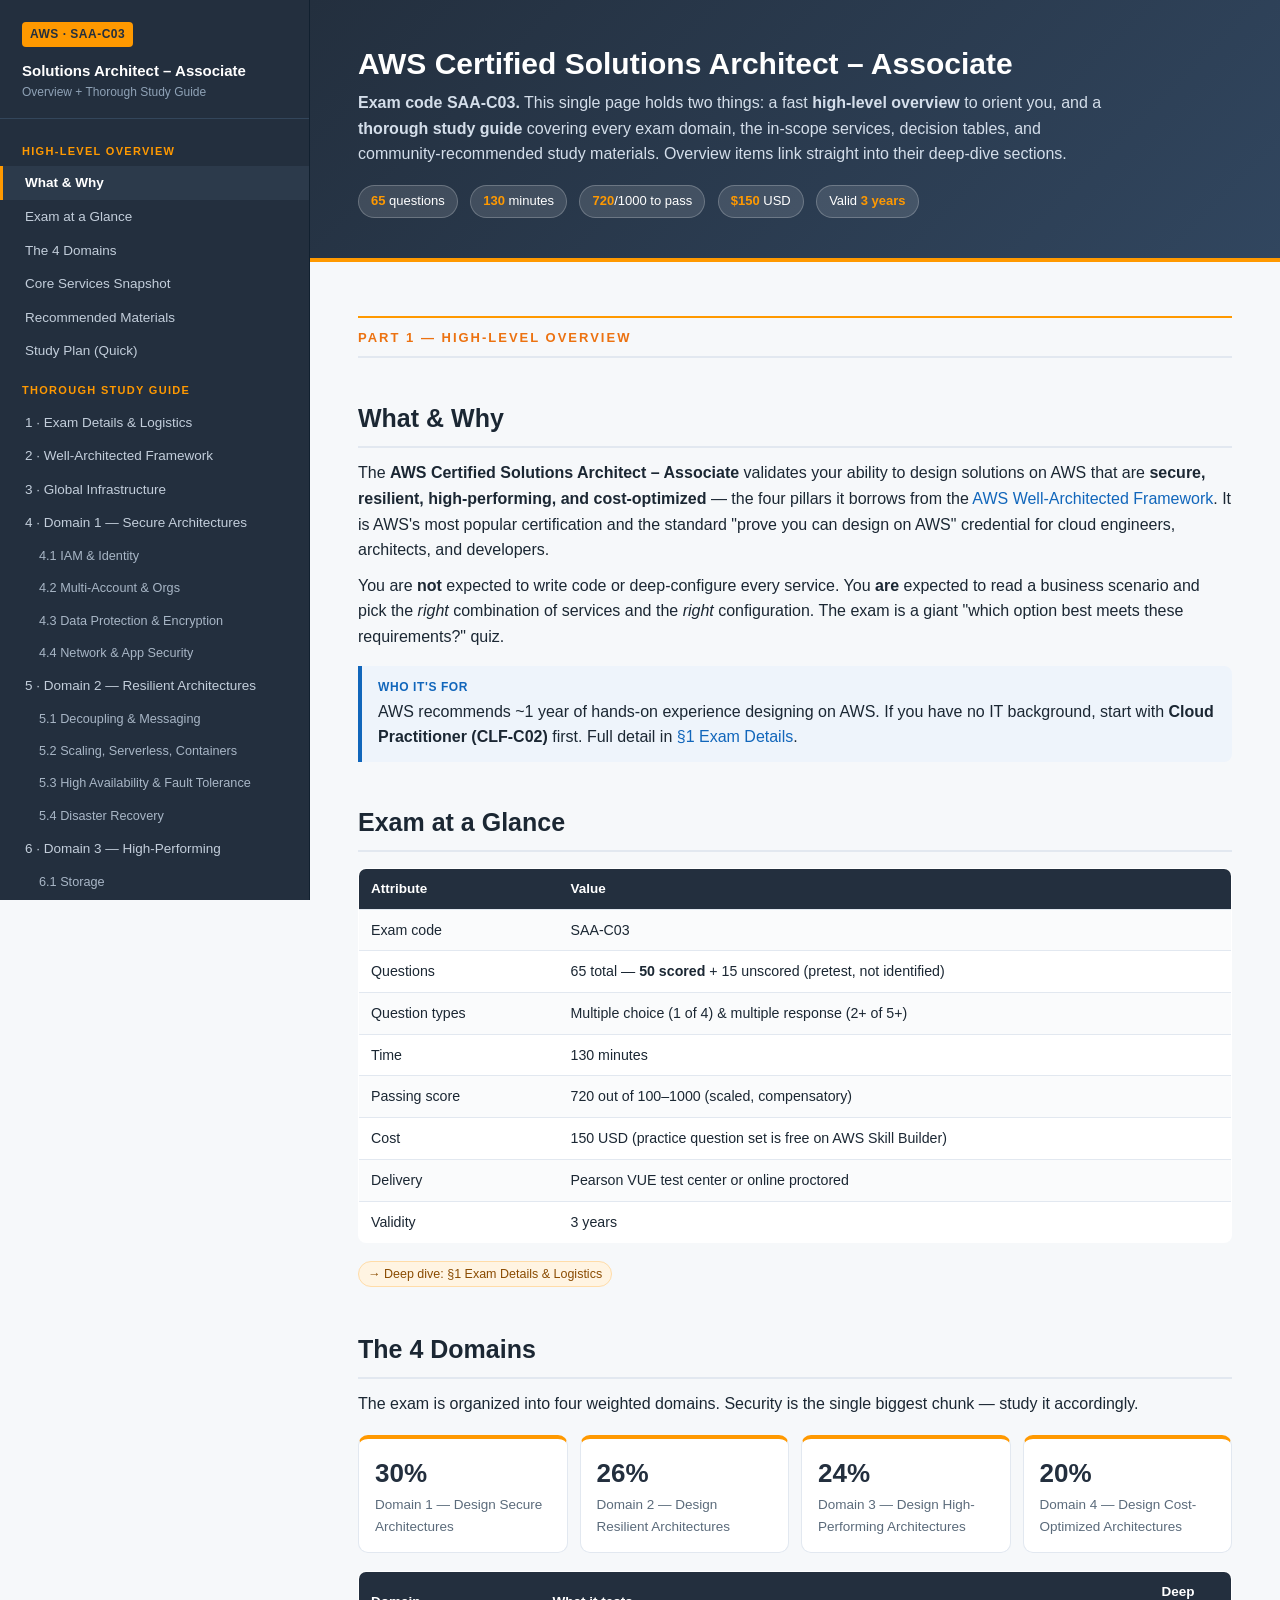
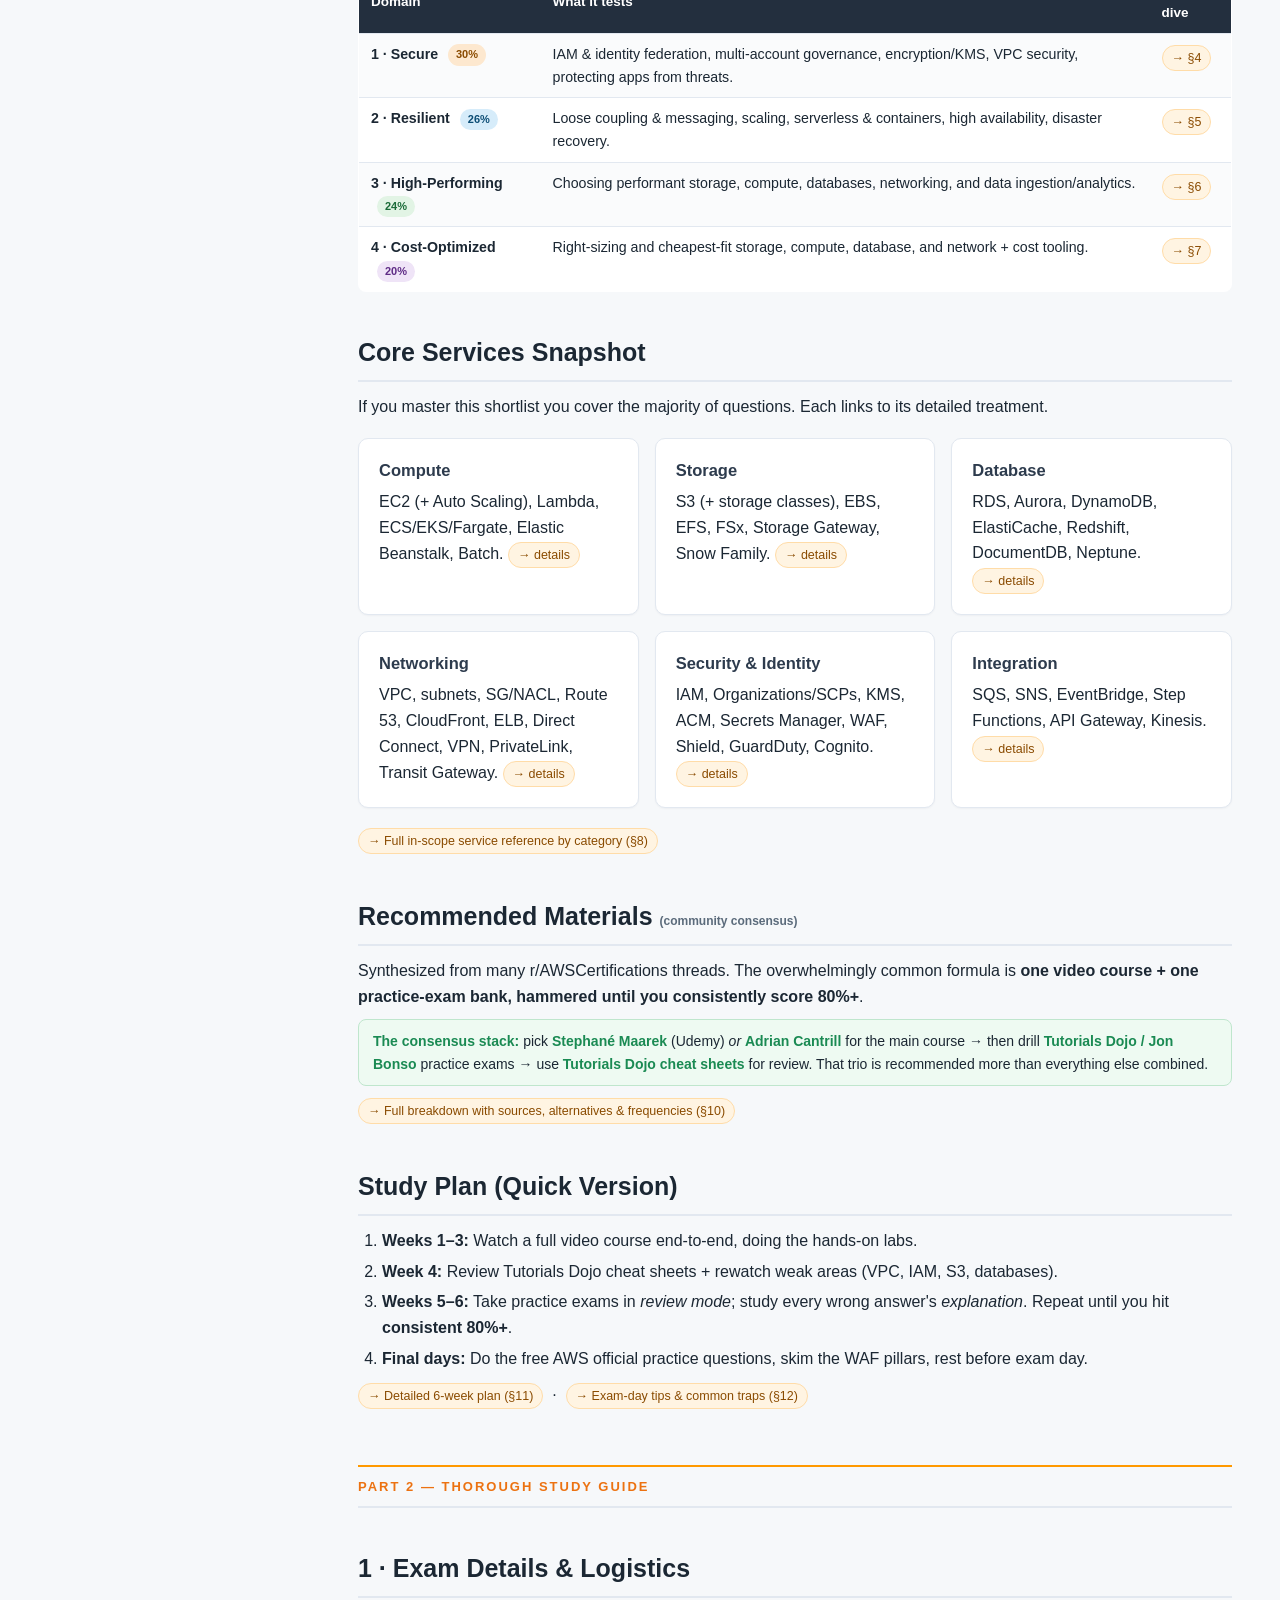
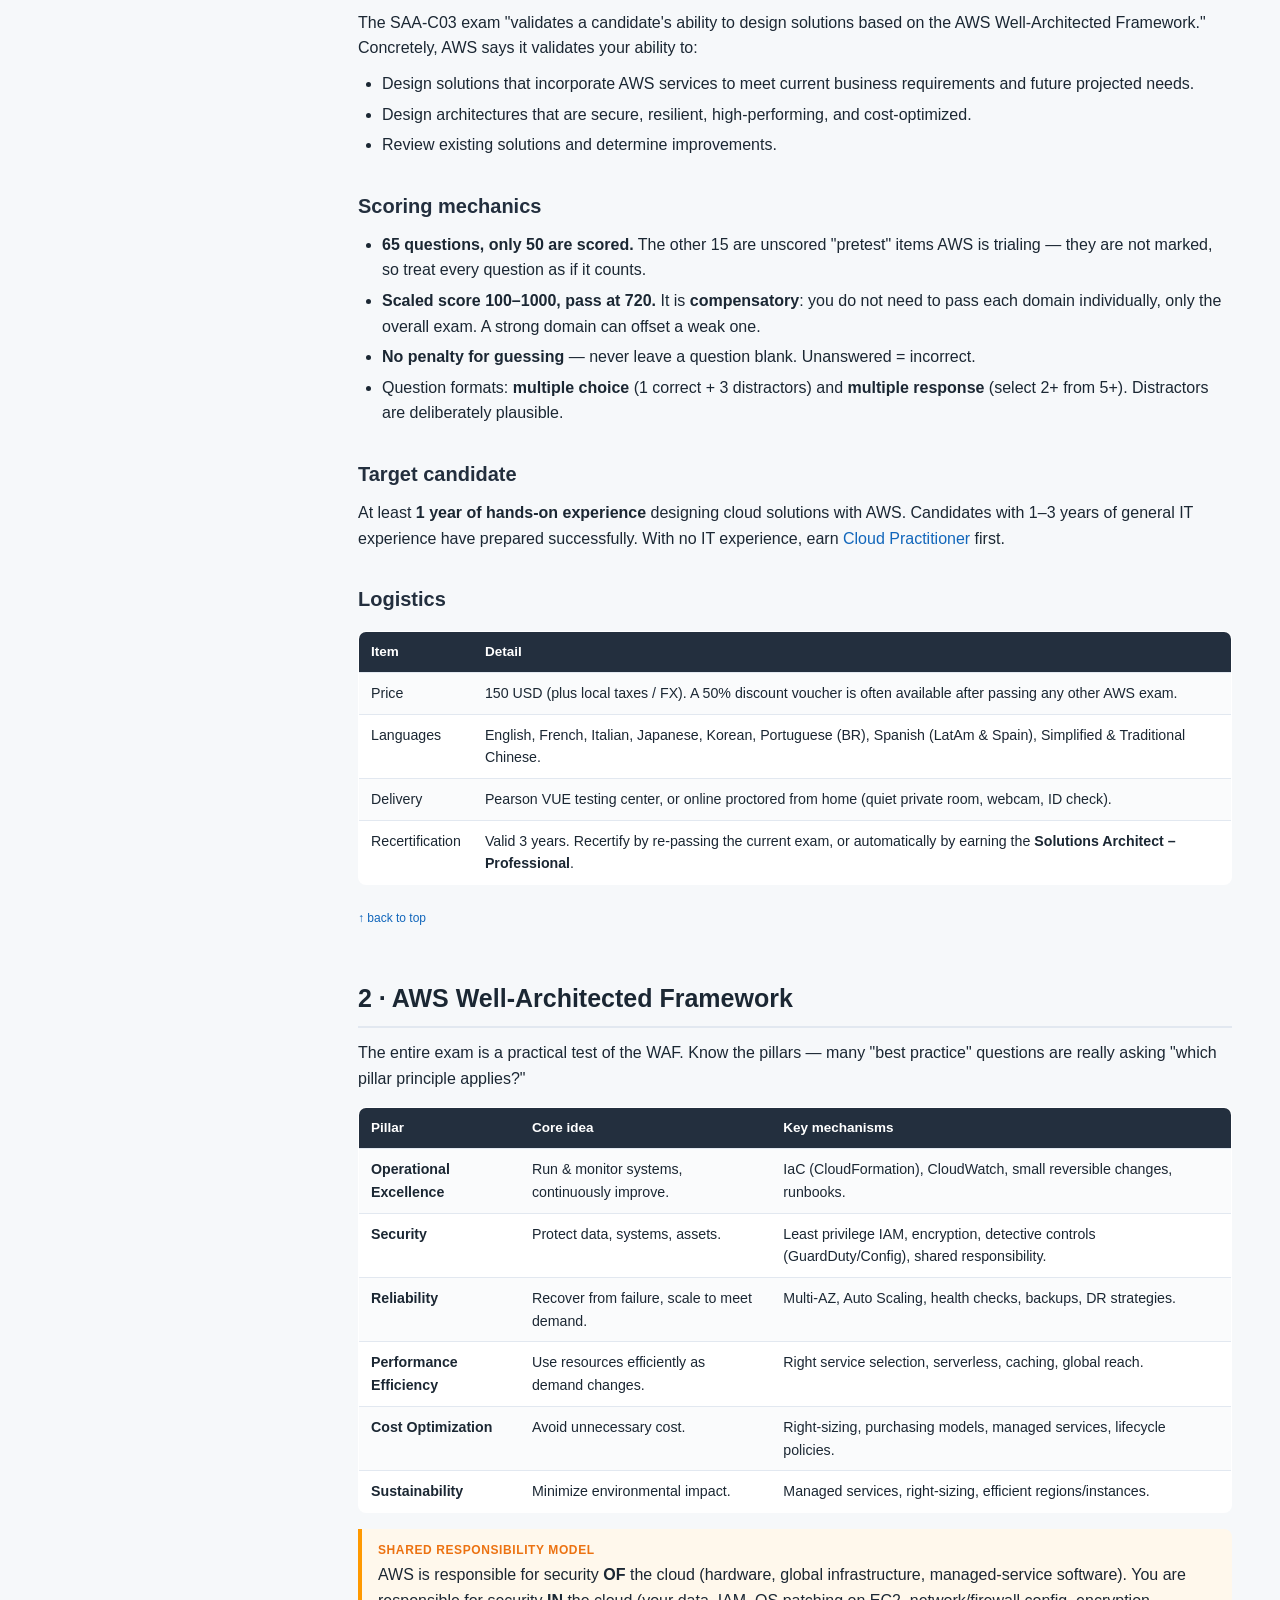
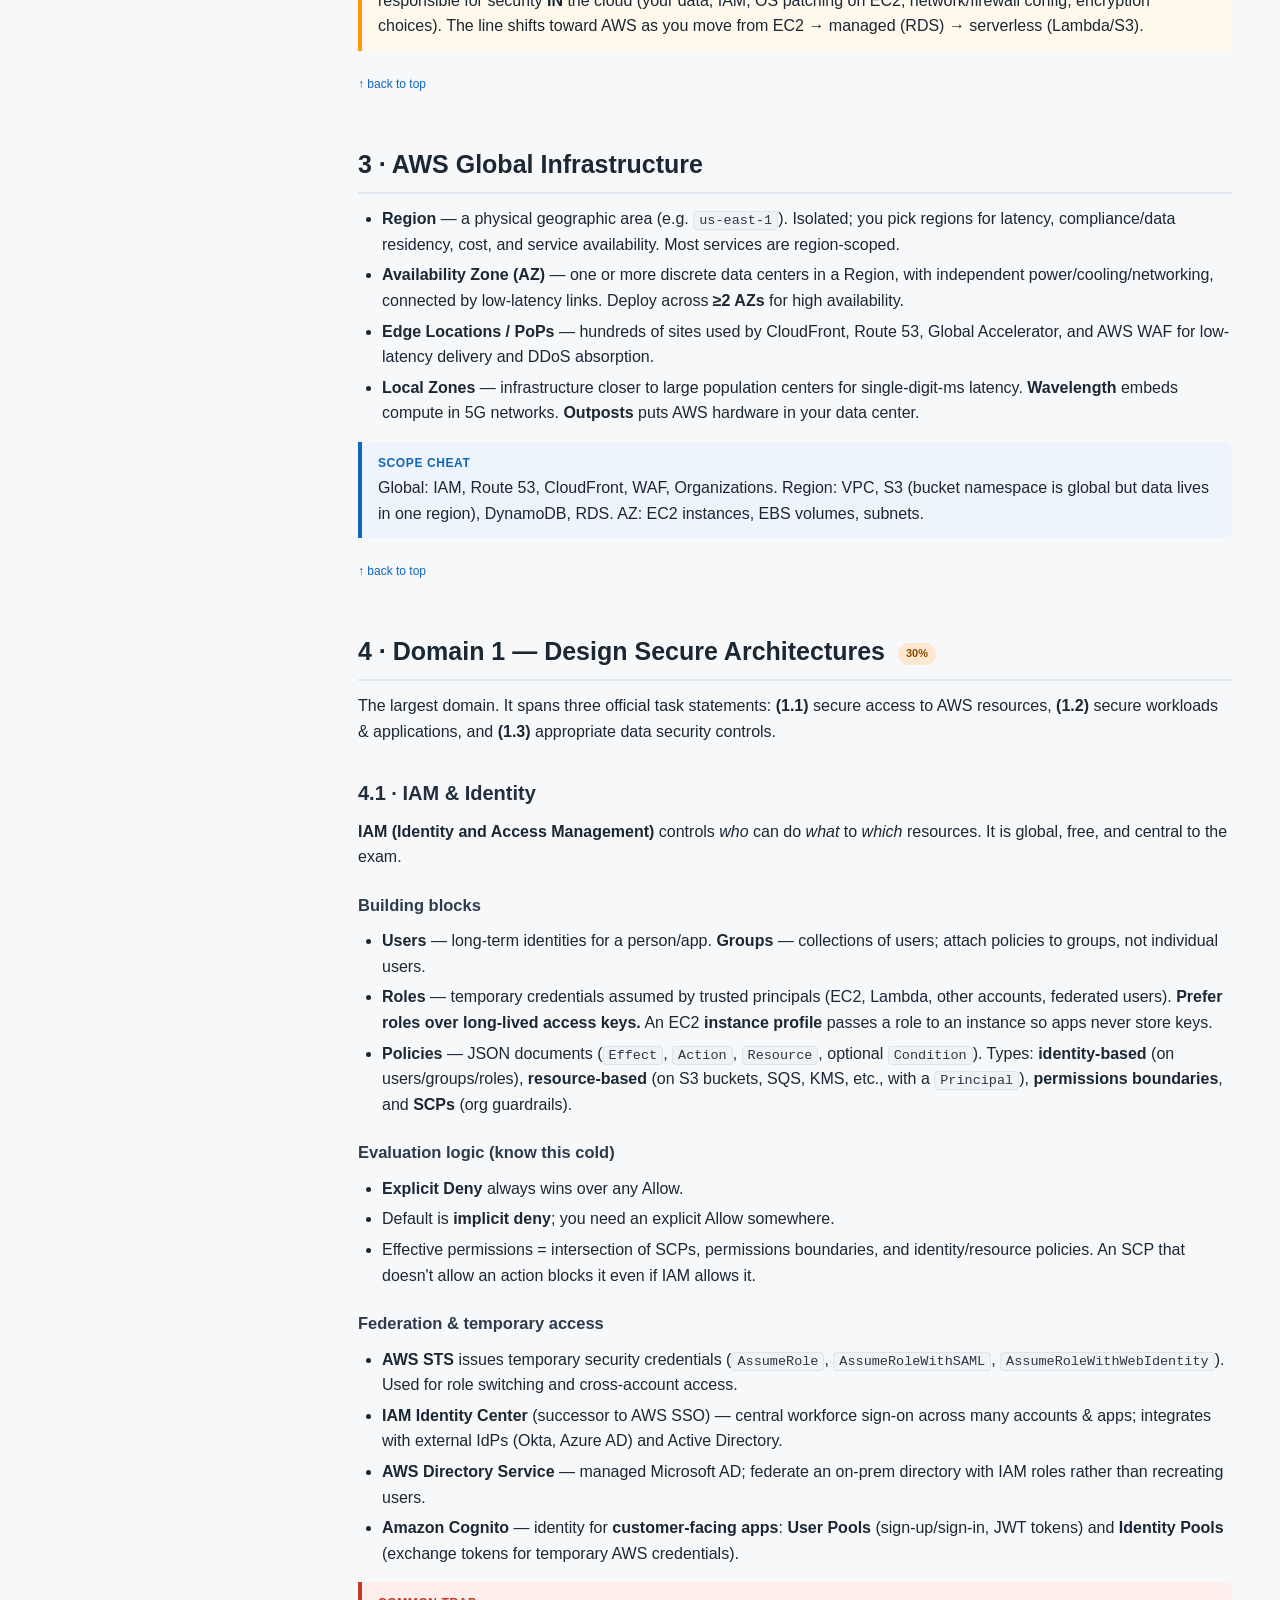
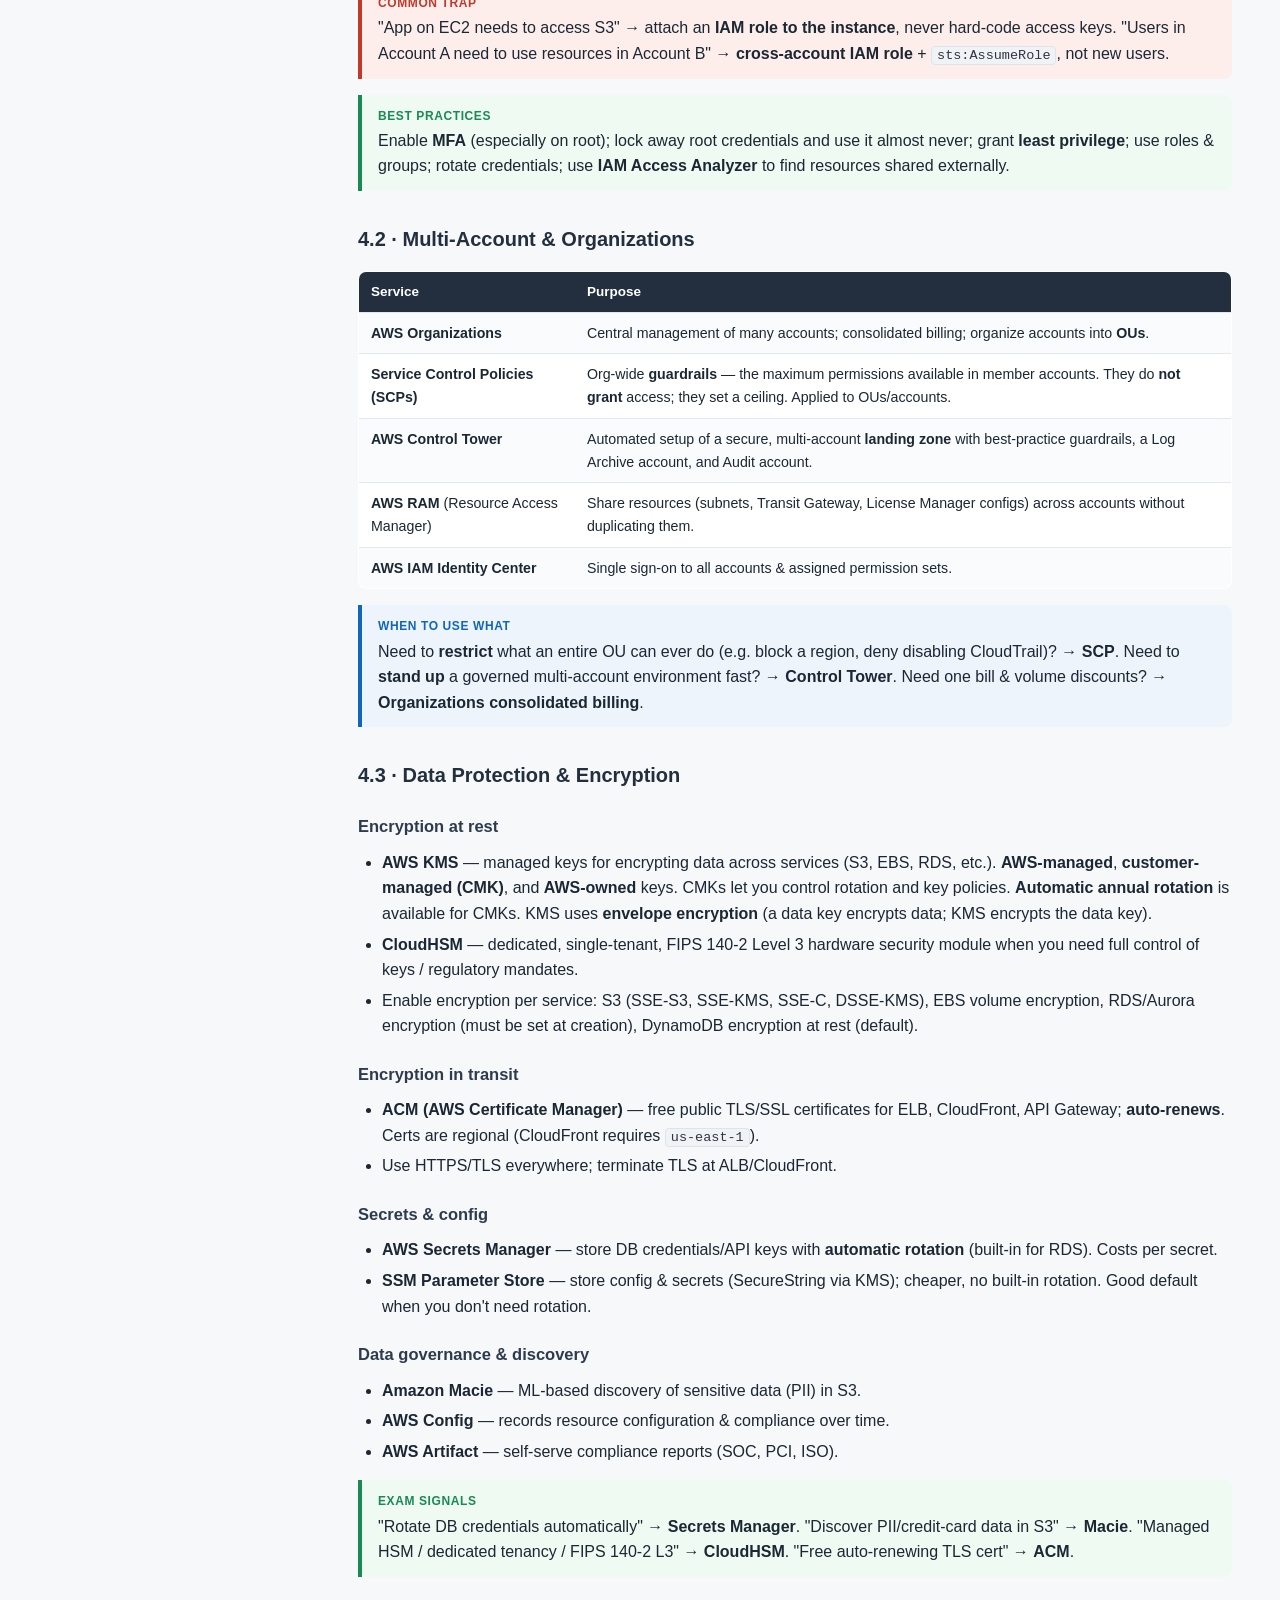
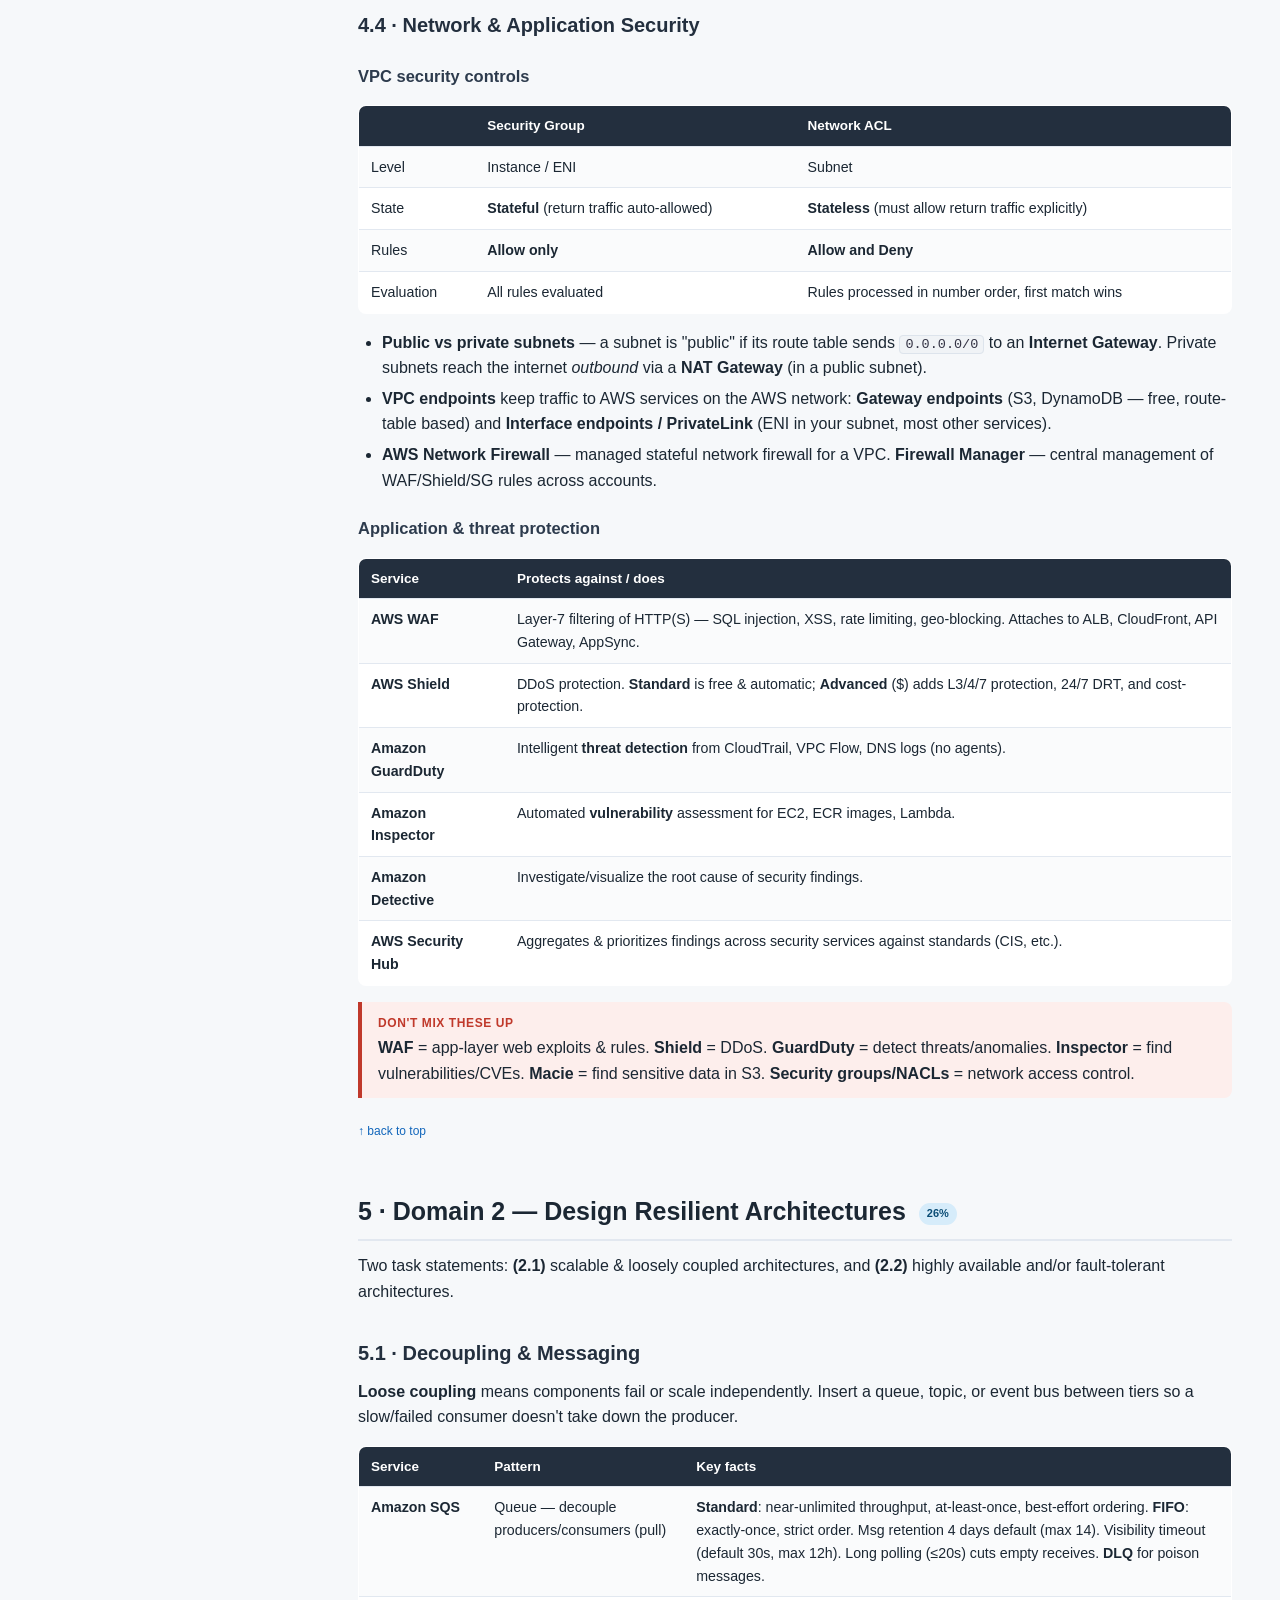
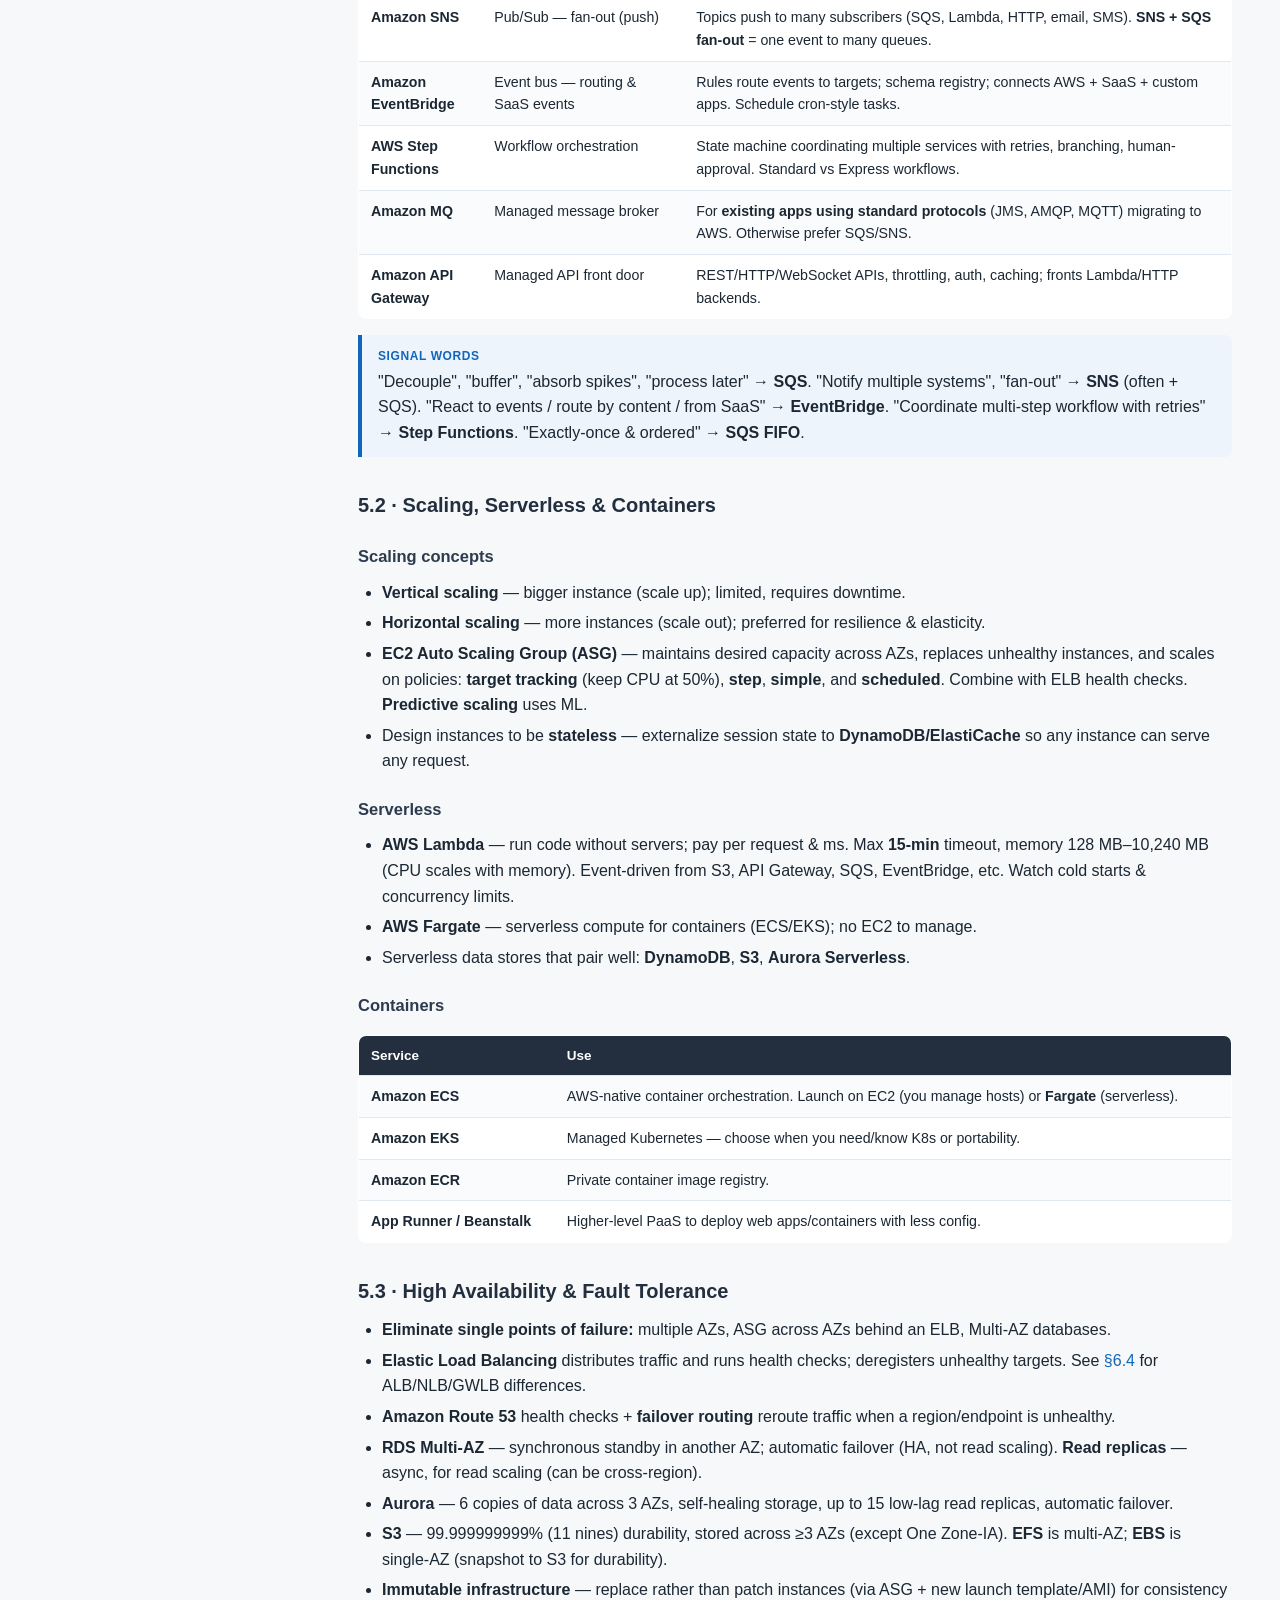
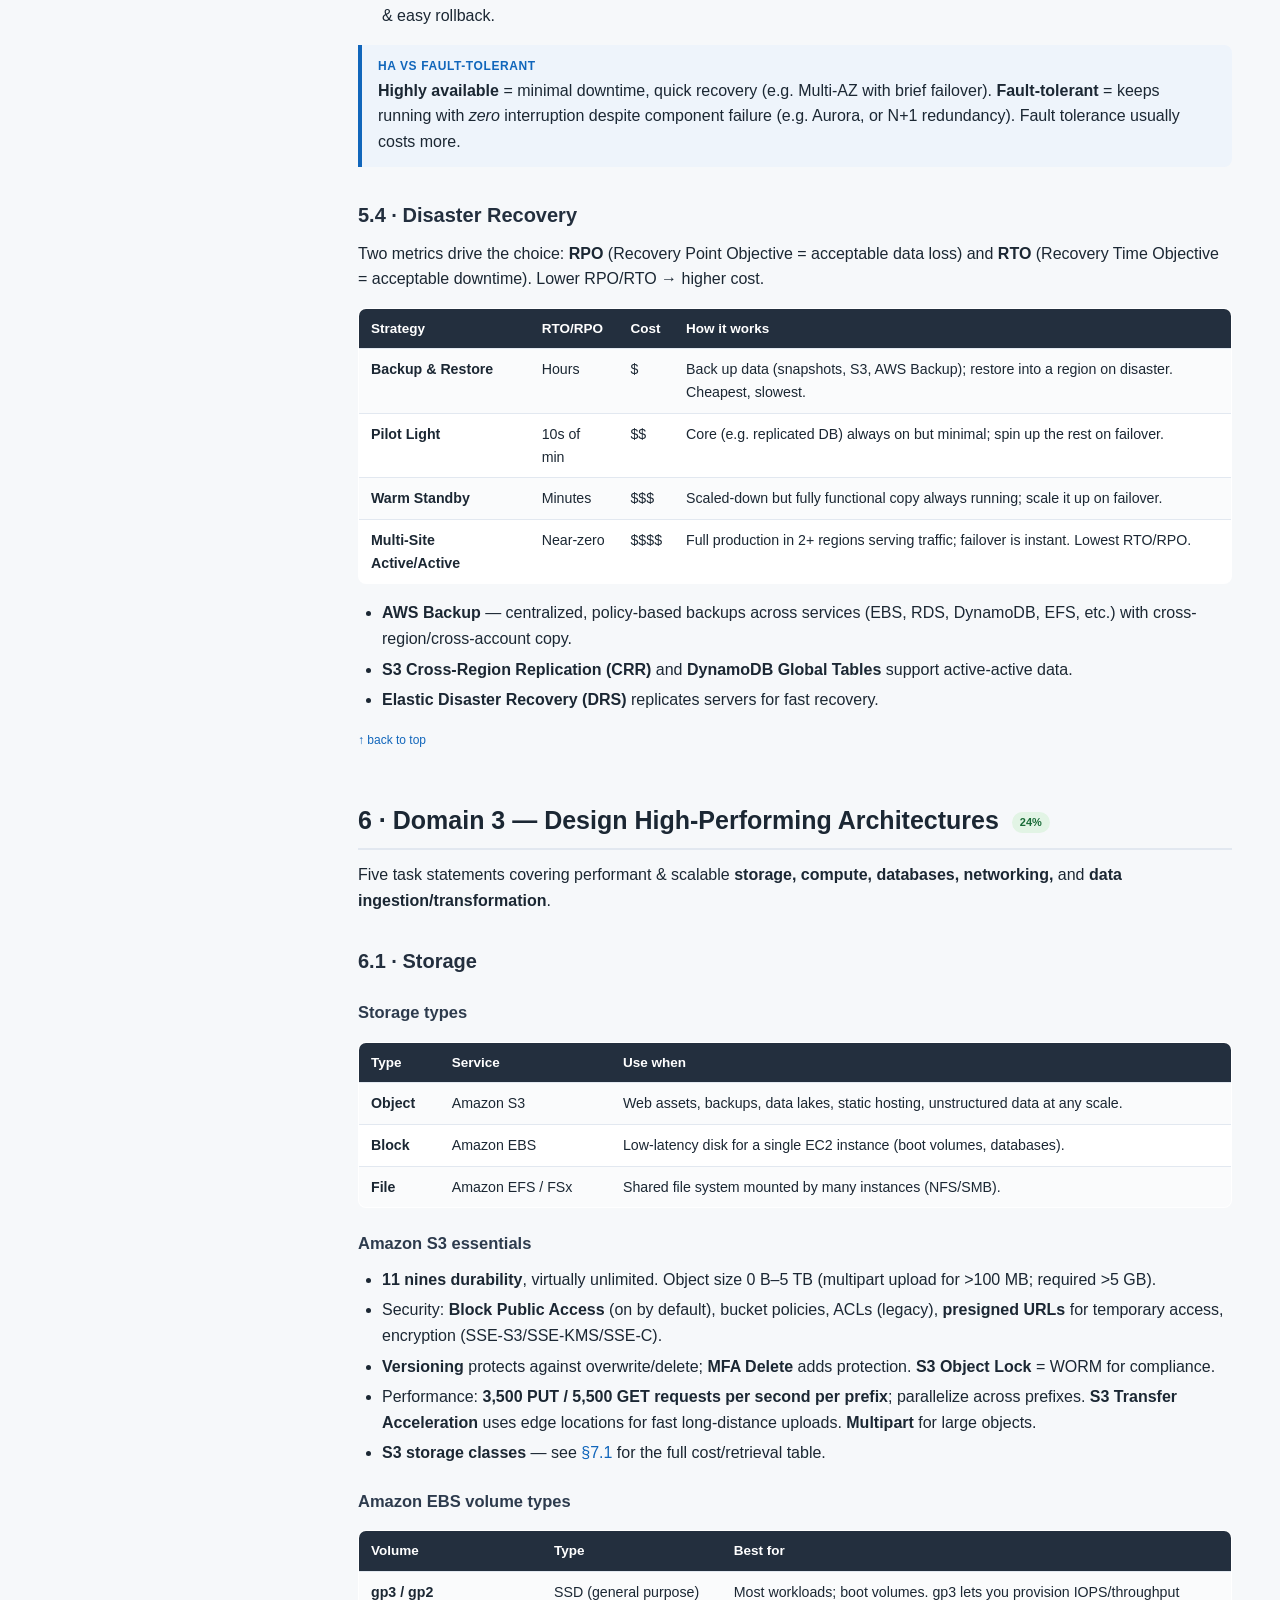
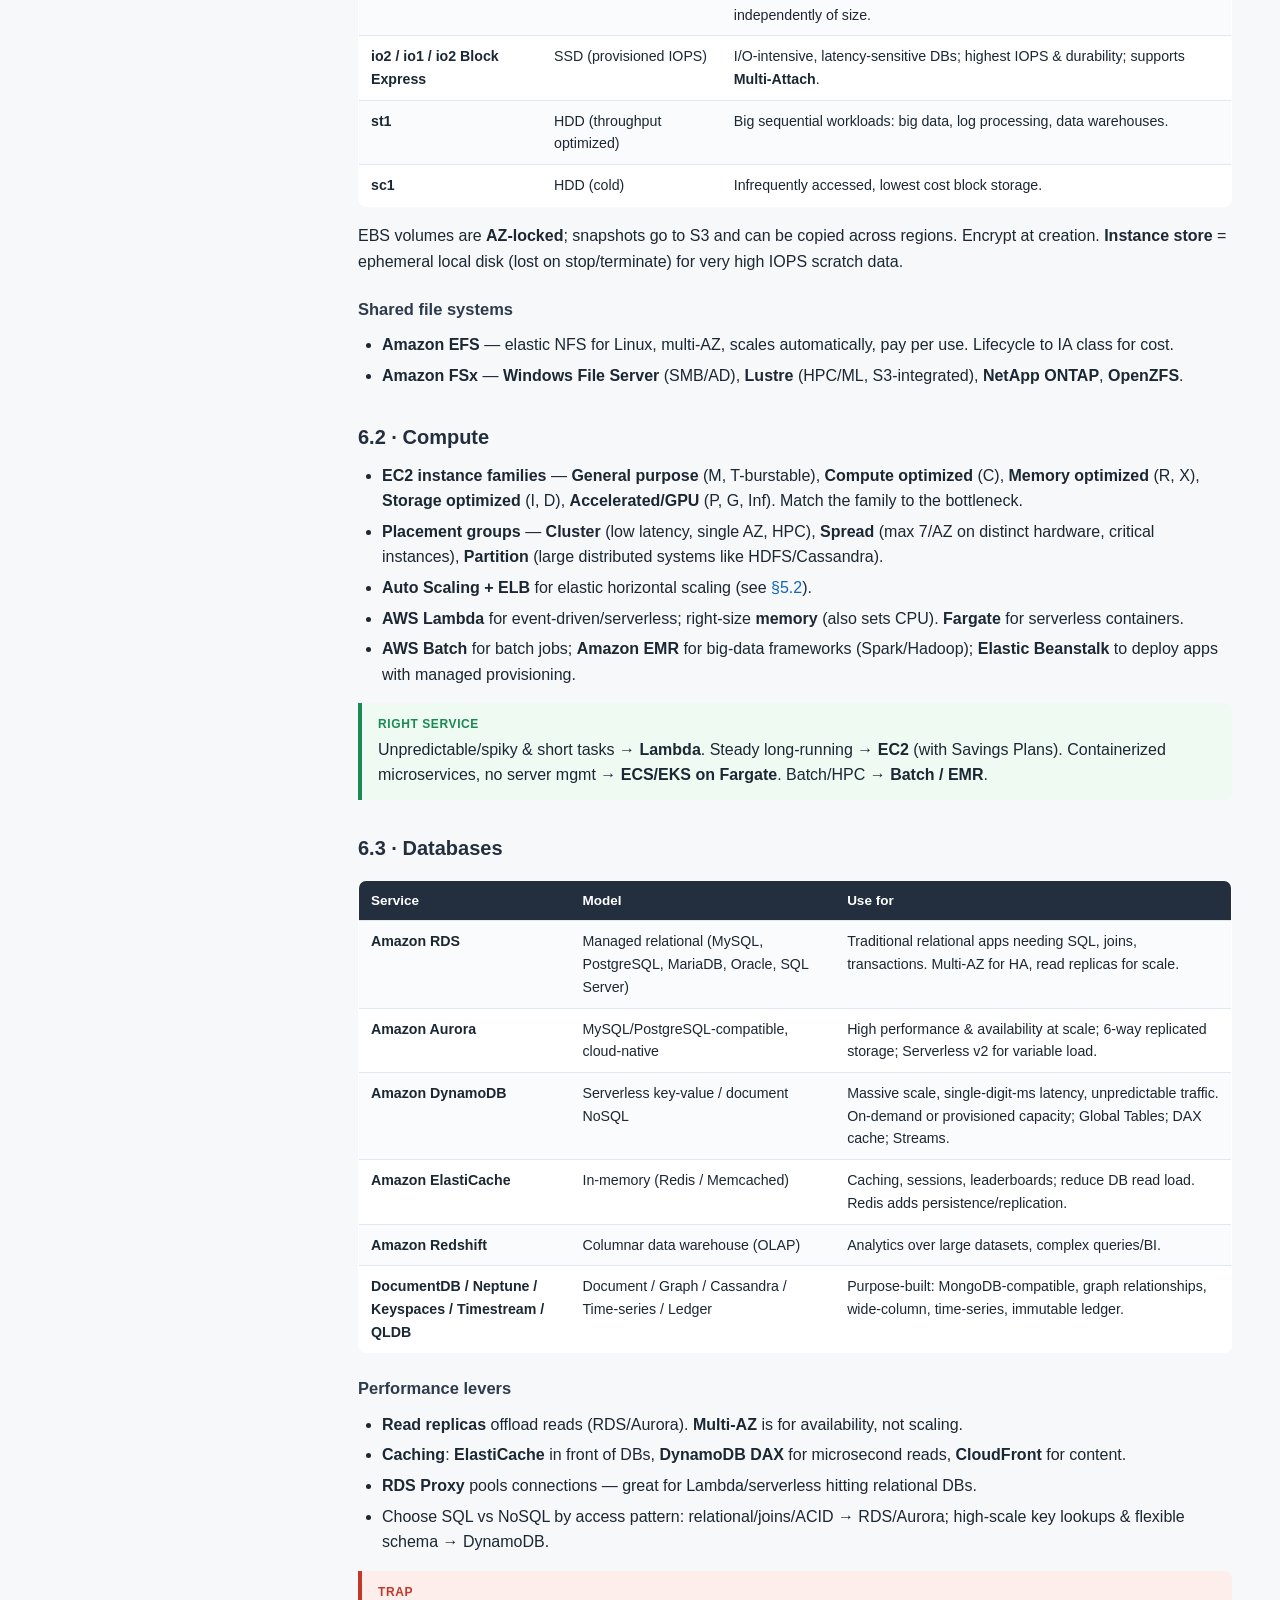
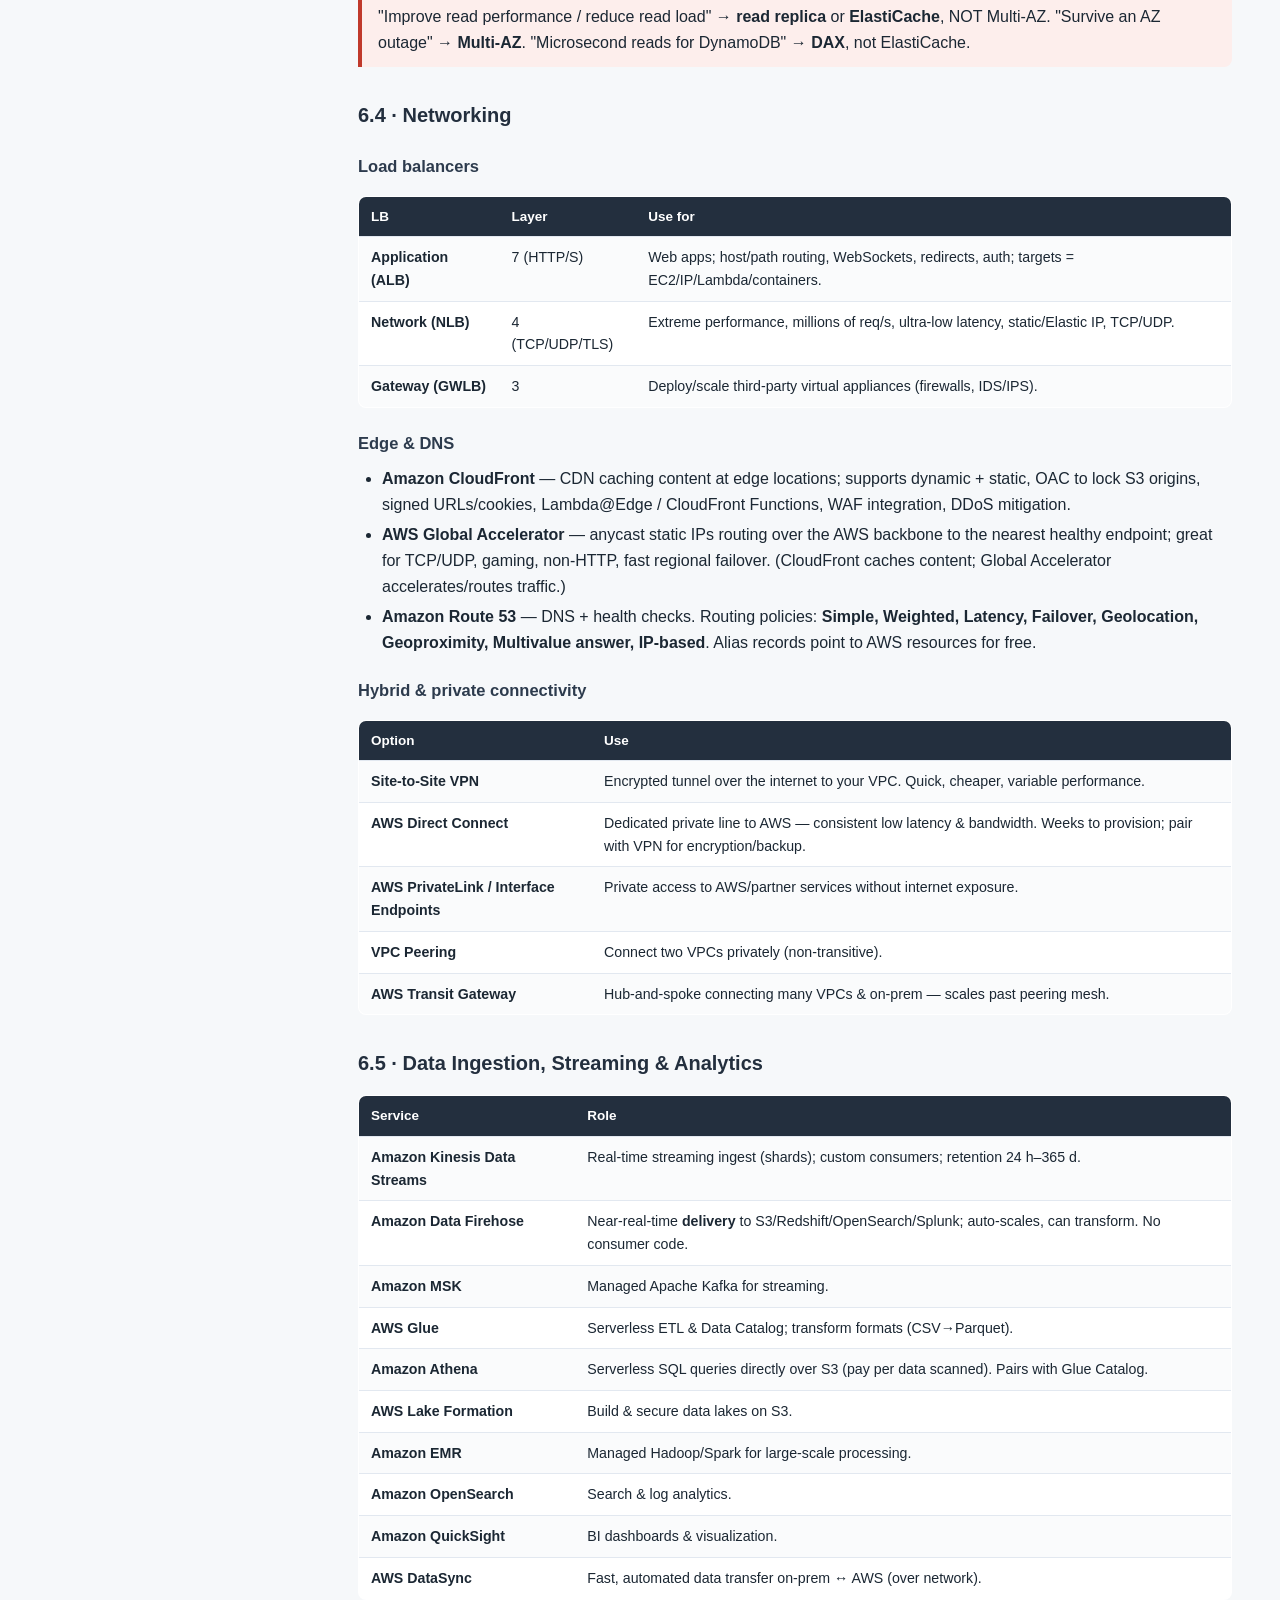
==== index.html @ f679c482 "Add AWS SAA-C03 study guide (overview + thorough guide) Single self-contained index.html with a fixe" ====
<!DOCTYPE html>
<html lang="en">
<head>
<meta charset="UTF-8">
<meta name="viewport" content="width=device-width, initial-scale=1.0">
<title>AWS Certified Solutions Architect – Associate (SAA-C03) — Study Guide</title>
<style>
  :root{
    --aws-navy:#232F3E;
    --aws-navy-2:#2d3b4d;
    --aws-orange:#FF9900;
    --aws-orange-d:#EC7211;
    --ink:#1b2733;
    --muted:#5b6b7b;
    --line:#e2e8f0;
    --bg:#f6f8fa;
    --card:#ffffff;
    --sidebar-w:310px;
    --accent-blue:#1166bb;
    --good:#1a8a53;
    --warn:#b4690e;
    --bad:#c0392b;
    --code-bg:#f0f3f6;
  }
  *{box-sizing:border-box;}
  html{scroll-behavior:smooth;}
  body{
    margin:0;
    font-family:-apple-system,BlinkMacSystemFont,"Segoe UI",Roboto,Helvetica,Arial,sans-serif;
    color:var(--ink);
    background:var(--bg);
    line-height:1.6;
    font-size:16px;
  }
  a{color:var(--accent-blue);text-decoration:none;}
  a:hover{text-decoration:underline;}

  /* ---------- Layout ---------- */
  .layout{display:flex;align-items:flex-start;}
  .sidebar{
    width:var(--sidebar-w);
    min-width:var(--sidebar-w);
    height:100vh;
    position:sticky;
    top:0;
    overflow-y:auto;
    background:var(--aws-navy);
    color:#cfd8e3;
    padding:0 0 40px 0;
    border-right:1px solid #11202f;
  }
  .sidebar::-webkit-scrollbar{width:9px;}
  .sidebar::-webkit-scrollbar-thumb{background:#46586c;border-radius:8px;}
  .sidebar::-webkit-scrollbar-track{background:transparent;}

  .brand{
    padding:20px 22px 16px 22px;
    border-bottom:1px solid #33465b;
    position:sticky;top:0;background:var(--aws-navy);z-index:3;
  }
  .brand .logo{
    display:inline-block;background:var(--aws-orange);color:var(--aws-navy);
    font-weight:800;font-size:12px;letter-spacing:.5px;padding:3px 8px;border-radius:4px;margin-bottom:8px;
  }
  .brand h1{font-size:15px;margin:6px 0 2px 0;color:#fff;line-height:1.3;}
  .brand .sub{font-size:12px;color:#8fa2b6;}

  .toc{padding:10px 0;}
  .toc .group-label{
    font-size:11px;text-transform:uppercase;letter-spacing:1.3px;color:var(--aws-orange);
    padding:14px 22px 6px 22px;font-weight:700;
  }
  .toc a{
    display:block;color:#c3cedb;padding:6px 22px 6px 22px;font-size:13.5px;
    border-left:3px solid transparent;text-decoration:none;transition:all .12s ease;
  }
  .toc a:hover{background:#2c3a4b;color:#fff;text-decoration:none;}
  .toc a.lvl2{padding-left:36px;font-size:12.7px;color:#a8b6c6;}
  .toc a.lvl3{padding-left:50px;font-size:12.3px;color:#93a2b4;}
  .toc a.active{
    background:#2c3a4b;color:#fff;border-left:3px solid var(--aws-orange);font-weight:600;
  }

  /* ---------- Content ---------- */
  .content{
    flex:1;
    min-width:0;
    padding:0 48px 120px 48px;
    max-width:1080px;
    margin:0 auto;
  }
  .hero{
    background:linear-gradient(135deg,var(--aws-navy) 0%,#31465f 100%);
    color:#fff;margin:0 -48px 34px -48px;padding:46px 48px 40px 48px;
    border-bottom:4px solid var(--aws-orange);
  }
  .hero h1{margin:0 0 8px 0;font-size:30px;line-height:1.2;}
  .hero p{margin:6px 0 0 0;color:#d4deea;max-width:760px;}
  .hero .pill{
    display:inline-block;margin-top:18px;margin-right:8px;background:rgba(255,255,255,.12);
    border:1px solid rgba(255,255,255,.22);padding:5px 12px;border-radius:20px;font-size:13px;
  }
  .hero .pill b{color:var(--aws-orange);}

  section{scroll-margin-top:18px;}
  h2.part{
    font-size:13px;letter-spacing:2px;text-transform:uppercase;color:var(--aws-orange-d);
    border-top:2px solid var(--aws-orange);padding-top:10px;margin-top:54px;font-weight:800;
  }
  h2{font-size:25px;margin:40px 0 12px 0;padding-bottom:8px;border-bottom:2px solid var(--line);scroll-margin-top:18px;}
  h3{font-size:20px;margin:32px 0 10px 0;color:var(--aws-navy);scroll-margin-top:18px;}
  h4{font-size:16.5px;margin:22px 0 6px 0;color:var(--aws-navy-2);}
  p{margin:10px 0;}

  ul,ol{margin:10px 0;padding-left:24px;}
  li{margin:5px 0;}

  code{background:var(--code-bg);border:1px solid #dde4ec;border-radius:4px;padding:1px 5px;font-size:13.5px;
    font-family:"SFMono-Regular",Consolas,"Liberation Mono",Menlo,monospace;color:#334;}

  table{border-collapse:collapse;width:100%;margin:16px 0;font-size:14.2px;background:var(--card);
    border:1px solid var(--line);border-radius:8px;overflow:hidden;}
  th{background:var(--aws-navy);color:#fff;text-align:left;padding:9px 12px;font-weight:600;font-size:13.5px;}
  td{padding:9px 12px;border-top:1px solid var(--line);vertical-align:top;}
  tr:nth-child(even) td{background:#fafbfc;}
  table code{font-size:12.8px;}

  .card{background:var(--card);border:1px solid var(--line);border-radius:10px;padding:18px 20px;margin:16px 0;
    box-shadow:0 1px 2px rgba(16,24,40,.04);}

  .grid{display:grid;gap:16px;grid-template-columns:repeat(auto-fill,minmax(250px,1fr));margin:18px 0;}
  .grid .card{margin:0;}
  .grid .card h4{margin-top:0;}

  .callout{border-left:4px solid var(--aws-orange);background:#fff8ec;padding:12px 16px;border-radius:0 8px 8px 0;margin:16px 0;}
  .callout.tip{border-left-color:var(--good);background:#eefaf2;}
  .callout.trap{border-left-color:var(--bad);background:#fdeeec;}
  .callout.note{border-left-color:var(--accent-blue);background:#eef4fb;}
  .callout .lbl{font-weight:700;font-size:12px;letter-spacing:.6px;text-transform:uppercase;display:block;margin-bottom:2px;}
  .callout.tip .lbl{color:var(--good);}
  .callout.trap .lbl{color:var(--bad);}
  .callout.note .lbl{color:var(--accent-blue);}
  .callout .lbl.orange{color:var(--aws-orange-d);}

  .domain-band{display:flex;flex-wrap:wrap;gap:12px;margin:18px 0;}
  .domain-band .db{flex:1;min-width:180px;background:var(--card);border:1px solid var(--line);border-top:4px solid var(--aws-orange);
    border-radius:10px;padding:14px 16px;}
  .domain-band .db .pct{font-size:26px;font-weight:800;color:var(--aws-navy);}
  .domain-band .db .nm{font-size:13.5px;color:var(--muted);}

  .tag{display:inline-block;font-size:11px;font-weight:700;padding:2px 8px;border-radius:20px;margin-left:6px;vertical-align:middle;}
  .tag.d1{background:#fde8cf;color:#8a4b00;}
  .tag.d2{background:#d6ecfa;color:#0b4d75;}
  .tag.d3{background:#e2f4e5;color:#1a6b38;}
  .tag.d4{background:#efe4f7;color:#5f2c86;}

  .backtop{font-size:12px;color:var(--muted);margin-top:8px;display:inline-block;}
  .jump{font-size:12.5px;background:#fff4e2;border:1px solid #ffdca8;color:#8a4b00;padding:2px 9px;border-radius:20px;
    display:inline-block;margin:2px 0;}
  .jump:hover{background:#ffe9c9;text-decoration:none;}

  .kbd{font-size:12px;color:var(--muted);}
  .two-col{display:grid;grid-template-columns:1fr 1fr;gap:16px;}
  @media(max-width:1100px){.two-col{grid-template-columns:1fr;}}

  .legend{font-size:12.5px;color:var(--muted);margin:6px 0 0 0;}
  .star{color:var(--aws-orange);}
  hr.soft{border:none;border-top:1px dashed var(--line);margin:30px 0;}

  .toc-toggle{display:none;}
  @media(max-width:900px){
    .layout{flex-direction:column;}
    .sidebar{position:relative;width:100%;min-width:0;height:auto;max-height:none;border-right:none;}
    .content{padding:0 20px 80px 20px;}
    .hero{margin:0 -20px 24px -20px;padding:32px 20px;}
    .two-col{grid-template-columns:1fr;}
  }
  .footer{margin-top:60px;padding-top:20px;border-top:1px solid var(--line);color:var(--muted);font-size:13px;}
  .rank{display:inline-block;background:var(--aws-orange);color:#fff;font-weight:800;border-radius:6px;
    padding:1px 8px;font-size:12px;margin-right:6px;}
  .consensus{background:#eefaf2;border:1px solid #bfe6cd;border-radius:8px;padding:10px 14px;margin:10px 0;font-size:14px;}
  .consensus b{color:var(--good);}
</style>
</head>
<body>
<div class="layout">

  <!-- ============ SIDEBAR / TOC ============ -->
  <nav class="sidebar" id="sidebar">
    <div class="brand">
      <span class="logo">AWS · SAA-C03</span>
      <h1>Solutions Architect – Associate</h1>
      <div class="sub">Overview + Thorough Study Guide</div>
    </div>
    <div class="toc" id="toc">
      <div class="group-label">High-Level Overview</div>
      <a href="#ov-intro">What & Why</a>
      <a href="#ov-glance">Exam at a Glance</a>
      <a href="#ov-domains">The 4 Domains</a>
      <a href="#ov-services">Core Services Snapshot</a>
      <a href="#ov-materials">Recommended Materials</a>
      <a href="#ov-plan">Study Plan (Quick)</a>

      <div class="group-label">Thorough Study Guide</div>
      <a href="#t-exam">1 · Exam Details &amp; Logistics</a>
      <a href="#t-waf">2 · Well-Architected Framework</a>
      <a href="#t-global">3 · Global Infrastructure</a>

      <a href="#t-d1">4 · Domain 1 — Secure Architectures</a>
      <a href="#d1-iam" class="lvl2">4.1 IAM &amp; Identity</a>
      <a href="#d1-multi" class="lvl2">4.2 Multi-Account &amp; Orgs</a>
      <a href="#d1-data" class="lvl2">4.3 Data Protection &amp; Encryption</a>
      <a href="#d1-net" class="lvl2">4.4 Network &amp; App Security</a>

      <a href="#t-d2">5 · Domain 2 — Resilient Architectures</a>
      <a href="#d2-decouple" class="lvl2">5.1 Decoupling &amp; Messaging</a>
      <a href="#d2-scale" class="lvl2">5.2 Scaling, Serverless, Containers</a>
      <a href="#d2-ha" class="lvl2">5.3 High Availability &amp; Fault Tolerance</a>
      <a href="#d2-dr" class="lvl2">5.4 Disaster Recovery</a>

      <a href="#t-d3">6 · Domain 3 — High-Performing</a>
      <a href="#d3-storage" class="lvl2">6.1 Storage</a>
      <a href="#d3-compute" class="lvl2">6.2 Compute</a>
      <a href="#d3-db" class="lvl2">6.3 Databases</a>
      <a href="#d3-net" class="lvl2">6.4 Networking</a>
      <a href="#d3-data" class="lvl2">6.5 Data Ingestion &amp; Analytics</a>

      <a href="#t-d4">7 · Domain 4 — Cost-Optimized</a>
      <a href="#d4-storage" class="lvl2">7.1 Storage Cost</a>
      <a href="#d4-compute" class="lvl2">7.2 Compute Cost</a>
      <a href="#d4-db" class="lvl2">7.3 Database Cost</a>
      <a href="#d4-net" class="lvl2">7.4 Network Cost</a>
      <a href="#d4-tools" class="lvl2">7.5 Cost Management Tools</a>

      <a href="#t-ref">8 · Service Reference</a>
      <a href="#t-decision">9 · Decision Guides &amp; Tables</a>
      <a href="#t-materials">10 · Study Materials (Reddit)</a>
      <a href="#t-plan">11 · Full Study Plan</a>
      <a href="#t-tips">12 · Exam-Day Tips &amp; Traps</a>
    </div>
  </nav>

  <!-- ============ MAIN CONTENT ============ -->
  <main class="content">

    <div class="hero">
      <h1>AWS Certified Solutions Architect – Associate</h1>
      <p><b>Exam code SAA-C03.</b> This single page holds two things: a fast <b>high-level overview</b> to orient you, and a <b>thorough study guide</b> covering every exam domain, the in-scope services, decision tables, and community-recommended study materials. Overview items link straight into their deep-dive sections.</p>
      <span class="pill"><b>65</b> questions</span>
      <span class="pill"><b>130</b> minutes</span>
      <span class="pill"><b>720</b>/1000 to pass</span>
      <span class="pill"><b>$150</b> USD</span>
      <span class="pill">Valid <b>3 years</b></span>
    </div>

    <!-- ==================================================== -->
    <!-- ====================  OVERVIEW  ===================== -->
    <!-- ==================================================== -->
    <h2 class="part">Part 1 — High-Level Overview</h2>

    <section id="ov-intro">
      <h2>What &amp; Why</h2>
      <p>The <b>AWS Certified Solutions Architect – Associate</b> validates your ability to design solutions on AWS that are <b>secure, resilient, high-performing, and cost-optimized</b> — the four pillars it borrows from the <a href="#t-waf">AWS Well-Architected Framework</a>. It is AWS's most popular certification and the standard "prove you can design on AWS" credential for cloud engineers, architects, and developers.</p>
      <p>You are <b>not</b> expected to write code or deep-configure every service. You <b>are</b> expected to read a business scenario and pick the <i>right</i> combination of services and the <i>right</i> configuration. The exam is a giant "which option best meets these requirements?" quiz.</p>
      <div class="callout note"><span class="lbl">Who it's for</span> AWS recommends ~1 year of hands-on experience designing on AWS. If you have no IT background, start with <b>Cloud Practitioner (CLF-C02)</b> first. Full detail in <a href="#t-exam">§1 Exam Details</a>.</div>
    </section>

    <section id="ov-glance">
      <h2>Exam at a Glance</h2>
      <table>
        <tr><th>Attribute</th><th>Value</th></tr>
        <tr><td>Exam code</td><td>SAA-C03</td></tr>
        <tr><td>Questions</td><td>65 total — <b>50 scored</b> + 15 unscored (pretest, not identified)</td></tr>
        <tr><td>Question types</td><td>Multiple choice (1 of 4) &amp; multiple response (2+ of 5+)</td></tr>
        <tr><td>Time</td><td>130 minutes</td></tr>
        <tr><td>Passing score</td><td>720 out of 100–1000 (scaled, compensatory)</td></tr>
        <tr><td>Cost</td><td>150 USD (practice question set is free on AWS Skill Builder)</td></tr>
        <tr><td>Delivery</td><td>Pearson VUE test center or online proctored</td></tr>
        <tr><td>Validity</td><td>3 years</td></tr>
      </table>
      <p><a class="jump" href="#t-exam">→ Deep dive: §1 Exam Details &amp; Logistics</a></p>
    </section>

    <section id="ov-domains">
      <h2>The 4 Domains</h2>
      <p>The exam is organized into four weighted domains. Security is the single biggest chunk — study it accordingly.</p>
      <div class="domain-band">
        <div class="db"><div class="pct">30%</div><div class="nm">Domain 1 — Design Secure Architectures</div></div>
        <div class="db"><div class="pct">26%</div><div class="nm">Domain 2 — Design Resilient Architectures</div></div>
        <div class="db"><div class="pct">24%</div><div class="nm">Domain 3 — Design High-Performing Architectures</div></div>
        <div class="db"><div class="pct">20%</div><div class="nm">Domain 4 — Design Cost-Optimized Architectures</div></div>
      </div>
      <table>
        <tr><th>Domain</th><th>What it tests</th><th>Deep dive</th></tr>
        <tr><td><b>1 · Secure</b> <span class="tag d1">30%</span></td><td>IAM &amp; identity federation, multi-account governance, encryption/KMS, VPC security, protecting apps from threats.</td><td><a class="jump" href="#t-d1">→ §4</a></td></tr>
        <tr><td><b>2 · Resilient</b> <span class="tag d2">26%</span></td><td>Loose coupling &amp; messaging, scaling, serverless &amp; containers, high availability, disaster recovery.</td><td><a class="jump" href="#t-d2">→ §5</a></td></tr>
        <tr><td><b>3 · High-Performing</b> <span class="tag d3">24%</span></td><td>Choosing performant storage, compute, databases, networking, and data ingestion/analytics.</td><td><a class="jump" href="#t-d3">→ §6</a></td></tr>
        <tr><td><b>4 · Cost-Optimized</b> <span class="tag d4">20%</span></td><td>Right-sizing and cheapest-fit storage, compute, database, and network + cost tooling.</td><td><a class="jump" href="#t-d4">→ §7</a></td></tr>
      </table>
    </section>

    <section id="ov-services">
      <h2>Core Services Snapshot</h2>
      <p>If you master this shortlist you cover the majority of questions. Each links to its detailed treatment.</p>
      <div class="grid">
        <div class="card"><h4>Compute</h4>EC2 (+ Auto Scaling), Lambda, ECS/EKS/Fargate, Elastic Beanstalk, Batch. <a class="jump" href="#d3-compute">→ details</a></div>
        <div class="card"><h4>Storage</h4>S3 (+ storage classes), EBS, EFS, FSx, Storage Gateway, Snow Family. <a class="jump" href="#d3-storage">→ details</a></div>
        <div class="card"><h4>Database</h4>RDS, Aurora, DynamoDB, ElastiCache, Redshift, DocumentDB, Neptune. <a class="jump" href="#d3-db">→ details</a></div>
        <div class="card"><h4>Networking</h4>VPC, subnets, SG/NACL, Route 53, CloudFront, ELB, Direct Connect, VPN, PrivateLink, Transit Gateway. <a class="jump" href="#d3-net">→ details</a></div>
        <div class="card"><h4>Security &amp; Identity</h4>IAM, Organizations/SCPs, KMS, ACM, Secrets Manager, WAF, Shield, GuardDuty, Cognito. <a class="jump" href="#t-d1">→ details</a></div>
        <div class="card"><h4>Integration</h4>SQS, SNS, EventBridge, Step Functions, API Gateway, Kinesis. <a class="jump" href="#d2-decouple">→ details</a></div>
      </div>
      <p><a class="jump" href="#t-ref">→ Full in-scope service reference by category (§8)</a></p>
    </section>

    <section id="ov-materials">
      <h2>Recommended Materials <span class="kbd">(community consensus)</span></h2>
      <p>Synthesized from many r/AWSCertifications threads. The overwhelmingly common formula is <b>one video course + one practice-exam bank, hammered until you consistently score 80%+</b>.</p>
      <div class="consensus"><b>The consensus stack:</b> pick <b>Stephané Maarek</b> (Udemy) <i>or</i> <b>Adrian Cantrill</b> for the main course → then drill <b>Tutorials Dojo / Jon Bonso</b> practice exams → use <b>Tutorials Dojo cheat sheets</b> for review. That trio is recommended more than everything else combined.</div>
      <p><a class="jump" href="#t-materials">→ Full breakdown with sources, alternatives &amp; frequencies (§10)</a></p>
    </section>

    <section id="ov-plan">
      <h2>Study Plan (Quick Version)</h2>
      <ol>
        <li><b>Weeks 1–3:</b> Watch a full video course end-to-end, doing the hands-on labs.</li>
        <li><b>Week 4:</b> Review Tutorials Dojo cheat sheets + rewatch weak areas (VPC, IAM, S3, databases).</li>
        <li><b>Weeks 5–6:</b> Take practice exams in <i>review mode</i>; study every wrong answer's <i>explanation</i>. Repeat until you hit <b>consistent 80%+</b>.</li>
        <li><b>Final days:</b> Do the free AWS official practice questions, skim the WAF pillars, rest before exam day.</li>
      </ol>
      <p><a class="jump" href="#t-plan">→ Detailed 6-week plan (§11)</a> &nbsp;·&nbsp; <a class="jump" href="#t-tips">→ Exam-day tips &amp; common traps (§12)</a></p>
    </section>


    <!-- ==================================================== -->
    <!-- ================  THOROUGH GUIDE  =================== -->
    <!-- ==================================================== -->
    <h2 class="part">Part 2 — Thorough Study Guide</h2>

    <!-- ---------- 1 EXAM DETAILS ---------- -->
    <section id="t-exam">
      <h2>1 · Exam Details &amp; Logistics</h2>
      <p>The SAA-C03 exam "validates a candidate's ability to design solutions based on the AWS Well-Architected Framework." Concretely, AWS says it validates your ability to:</p>
      <ul>
        <li>Design solutions that incorporate AWS services to meet current business requirements and future projected needs.</li>
        <li>Design architectures that are secure, resilient, high-performing, and cost-optimized.</li>
        <li>Review existing solutions and determine improvements.</li>
      </ul>
      <h3>Scoring mechanics</h3>
      <ul>
        <li><b>65 questions, only 50 are scored.</b> The other 15 are unscored "pretest" items AWS is trialing — they are not marked, so treat every question as if it counts.</li>
        <li><b>Scaled score 100–1000, pass at 720.</b> It is <b>compensatory</b>: you do not need to pass each domain individually, only the overall exam. A strong domain can offset a weak one.</li>
        <li><b>No penalty for guessing</b> — never leave a question blank. Unanswered = incorrect.</li>
        <li>Question formats: <b>multiple choice</b> (1 correct + 3 distractors) and <b>multiple response</b> (select 2+ from 5+). Distractors are deliberately plausible.</li>
      </ul>
      <h3>Target candidate</h3>
      <p>At least <b>1 year of hands-on experience</b> designing cloud solutions with AWS. Candidates with 1–3 years of general IT experience have prepared successfully. With no IT experience, earn <a href="https://aws.amazon.com/certification/certified-cloud-practitioner/">Cloud Practitioner</a> first.</p>
      <h3>Logistics</h3>
      <table>
        <tr><th>Item</th><th>Detail</th></tr>
        <tr><td>Price</td><td>150 USD (plus local taxes / FX). A 50% discount voucher is often available after passing any other AWS exam.</td></tr>
        <tr><td>Languages</td><td>English, French, Italian, Japanese, Korean, Portuguese (BR), Spanish (LatAm &amp; Spain), Simplified &amp; Traditional Chinese.</td></tr>
        <tr><td>Delivery</td><td>Pearson VUE testing center, or online proctored from home (quiet private room, webcam, ID check).</td></tr>
        <tr><td>Recertification</td><td>Valid 3 years. Recertify by re-passing the current exam, or automatically by earning the <b>Solutions Architect – Professional</b>.</td></tr>
      </table>
      <p class="backtop"><a href="#top">↑ back to top</a></p>
    </section>

    <!-- ---------- 2 WAF ---------- -->
    <section id="t-waf">
      <h2>2 · AWS Well-Architected Framework</h2>
      <p>The entire exam is a practical test of the WAF. Know the pillars — many "best practice" questions are really asking "which pillar principle applies?"</p>
      <table>
        <tr><th>Pillar</th><th>Core idea</th><th>Key mechanisms</th></tr>
        <tr><td><b>Operational Excellence</b></td><td>Run &amp; monitor systems, continuously improve.</td><td>IaC (CloudFormation), CloudWatch, small reversible changes, runbooks.</td></tr>
        <tr><td><b>Security</b></td><td>Protect data, systems, assets.</td><td>Least privilege IAM, encryption, detective controls (GuardDuty/Config), shared responsibility.</td></tr>
        <tr><td><b>Reliability</b></td><td>Recover from failure, scale to meet demand.</td><td>Multi-AZ, Auto Scaling, health checks, backups, DR strategies.</td></tr>
        <tr><td><b>Performance Efficiency</b></td><td>Use resources efficiently as demand changes.</td><td>Right service selection, serverless, caching, global reach.</td></tr>
        <tr><td><b>Cost Optimization</b></td><td>Avoid unnecessary cost.</td><td>Right-sizing, purchasing models, managed services, lifecycle policies.</td></tr>
        <tr><td><b>Sustainability</b></td><td>Minimize environmental impact.</td><td>Managed services, right-sizing, efficient regions/instances.</td></tr>
      </table>
      <div class="callout"><span class="lbl orange">Shared Responsibility Model</span> AWS is responsible for security <b>OF</b> the cloud (hardware, global infrastructure, managed-service software). You are responsible for security <b>IN</b> the cloud (your data, IAM, OS patching on EC2, network/firewall config, encryption choices). The line shifts toward AWS as you move from EC2 → managed (RDS) → serverless (Lambda/S3).</div>
      <p class="backtop"><a href="#top">↑ back to top</a></p>
    </section>

    <!-- ---------- 3 GLOBAL INFRA ---------- -->
    <section id="t-global">
      <h2>3 · AWS Global Infrastructure</h2>
      <ul>
        <li><b>Region</b> — a physical geographic area (e.g. <code>us-east-1</code>). Isolated; you pick regions for latency, compliance/data residency, cost, and service availability. Most services are region-scoped.</li>
        <li><b>Availability Zone (AZ)</b> — one or more discrete data centers in a Region, with independent power/cooling/networking, connected by low-latency links. Deploy across <b>≥2 AZs</b> for high availability.</li>
        <li><b>Edge Locations / PoPs</b> — hundreds of sites used by CloudFront, Route 53, Global Accelerator, and AWS WAF for low-latency delivery and DDoS absorption.</li>
        <li><b>Local Zones</b> — infrastructure closer to large population centers for single-digit-ms latency. <b>Wavelength</b> embeds compute in 5G networks. <b>Outposts</b> puts AWS hardware in your data center.</li>
      </ul>
      <div class="callout note"><span class="lbl">Scope cheat</span> Global: IAM, Route 53, CloudFront, WAF, Organizations. Region: VPC, S3 (bucket namespace is global but data lives in one region), DynamoDB, RDS. AZ: EC2 instances, EBS volumes, subnets.</div>
      <p class="backtop"><a href="#top">↑ back to top</a></p>
    </section>

    <!-- ================= DOMAIN 1 ================= -->
    <section id="t-d1">
      <h2>4 · Domain 1 — Design Secure Architectures <span class="tag d1">30%</span></h2>
      <p>The largest domain. It spans three official task statements: <b>(1.1)</b> secure access to AWS resources, <b>(1.2)</b> secure workloads &amp; applications, and <b>(1.3)</b> appropriate data security controls.</p>

      <!-- 4.1 IAM -->
      <h3 id="d1-iam">4.1 · IAM &amp; Identity</h3>
      <p><b>IAM (Identity and Access Management)</b> controls <i>who</i> can do <i>what</i> to <i>which</i> resources. It is global, free, and central to the exam.</p>
      <h4>Building blocks</h4>
      <ul>
        <li><b>Users</b> — long-term identities for a person/app. <b>Groups</b> — collections of users; attach policies to groups, not individual users.</li>
        <li><b>Roles</b> — temporary credentials assumed by trusted principals (EC2, Lambda, other accounts, federated users). <b>Prefer roles over long-lived access keys.</b> An EC2 <b>instance profile</b> passes a role to an instance so apps never store keys.</li>
        <li><b>Policies</b> — JSON documents (<code>Effect</code>, <code>Action</code>, <code>Resource</code>, optional <code>Condition</code>). Types: <b>identity-based</b> (on users/groups/roles), <b>resource-based</b> (on S3 buckets, SQS, KMS, etc., with a <code>Principal</code>), <b>permissions boundaries</b>, and <b>SCPs</b> (org guardrails).</li>
      </ul>
      <h4>Evaluation logic (know this cold)</h4>
      <ul>
        <li><b>Explicit Deny</b> always wins over any Allow.</li>
        <li>Default is <b>implicit deny</b>; you need an explicit Allow somewhere.</li>
        <li>Effective permissions = intersection of SCPs, permissions boundaries, and identity/resource policies. An SCP that doesn't allow an action blocks it even if IAM allows it.</li>
      </ul>
      <h4>Federation &amp; temporary access</h4>
      <ul>
        <li><b>AWS STS</b> issues temporary security credentials (<code>AssumeRole</code>, <code>AssumeRoleWithSAML</code>, <code>AssumeRoleWithWebIdentity</code>). Used for role switching and cross-account access.</li>
        <li><b>IAM Identity Center</b> (successor to AWS SSO) — central workforce sign-on across many accounts &amp; apps; integrates with external IdPs (Okta, Azure AD) and Active Directory.</li>
        <li><b>AWS Directory Service</b> — managed Microsoft AD; federate an on-prem directory with IAM roles rather than recreating users.</li>
        <li><b>Amazon Cognito</b> — identity for <b>customer-facing apps</b>: <b>User Pools</b> (sign-up/sign-in, JWT tokens) and <b>Identity Pools</b> (exchange tokens for temporary AWS credentials).</li>
      </ul>
      <div class="callout trap"><span class="lbl">Common trap</span> "App on EC2 needs to access S3" → attach an <b>IAM role to the instance</b>, never hard-code access keys. "Users in Account A need to use resources in Account B" → <b>cross-account IAM role</b> + <code>sts:AssumeRole</code>, not new users.</div>
      <div class="callout tip"><span class="lbl">Best practices</span> Enable <b>MFA</b> (especially on root); lock away root credentials and use it almost never; grant <b>least privilege</b>; use roles &amp; groups; rotate credentials; use <b>IAM Access Analyzer</b> to find resources shared externally.</div>

      <!-- 4.2 Multi-account -->
      <h3 id="d1-multi">4.2 · Multi-Account &amp; Organizations</h3>
      <table>
        <tr><th>Service</th><th>Purpose</th></tr>
        <tr><td><b>AWS Organizations</b></td><td>Central management of many accounts; consolidated billing; organize accounts into <b>OUs</b>.</td></tr>
        <tr><td><b>Service Control Policies (SCPs)</b></td><td>Org-wide <b>guardrails</b> — the maximum permissions available in member accounts. They do <b>not grant</b> access; they set a ceiling. Applied to OUs/accounts.</td></tr>
        <tr><td><b>AWS Control Tower</b></td><td>Automated setup of a secure, multi-account <b>landing zone</b> with best-practice guardrails, a Log Archive account, and Audit account.</td></tr>
        <tr><td><b>AWS RAM</b> (Resource Access Manager)</td><td>Share resources (subnets, Transit Gateway, License Manager configs) across accounts without duplicating them.</td></tr>
        <tr><td><b>AWS IAM Identity Center</b></td><td>Single sign-on to all accounts &amp; assigned permission sets.</td></tr>
      </table>
      <div class="callout note"><span class="lbl">When to use what</span> Need to <b>restrict</b> what an entire OU can ever do (e.g. block a region, deny disabling CloudTrail)? → <b>SCP</b>. Need to <b>stand up</b> a governed multi-account environment fast? → <b>Control Tower</b>. Need one bill &amp; volume discounts? → <b>Organizations consolidated billing</b>.</div>

      <!-- 4.3 Data protection -->
      <h3 id="d1-data">4.3 · Data Protection &amp; Encryption</h3>
      <h4>Encryption at rest</h4>
      <ul>
        <li><b>AWS KMS</b> — managed keys for encrypting data across services (S3, EBS, RDS, etc.). <b>AWS-managed</b>, <b>customer-managed (CMK)</b>, and <b>AWS-owned</b> keys. CMKs let you control rotation and key policies. <b>Automatic annual rotation</b> is available for CMKs. KMS uses <b>envelope encryption</b> (a data key encrypts data; KMS encrypts the data key).</li>
        <li><b>CloudHSM</b> — dedicated, single-tenant, FIPS 140-2 Level 3 hardware security module when you need full control of keys / regulatory mandates.</li>
        <li>Enable encryption per service: S3 (SSE-S3, SSE-KMS, SSE-C, DSSE-KMS), EBS volume encryption, RDS/Aurora encryption (must be set at creation), DynamoDB encryption at rest (default).</li>
      </ul>
      <h4>Encryption in transit</h4>
      <ul>
        <li><b>ACM (AWS Certificate Manager)</b> — free public TLS/SSL certificates for ELB, CloudFront, API Gateway; <b>auto-renews</b>. Certs are regional (CloudFront requires <code>us-east-1</code>).</li>
        <li>Use HTTPS/TLS everywhere; terminate TLS at ALB/CloudFront.</li>
      </ul>
      <h4>Secrets &amp; config</h4>
      <ul>
        <li><b>AWS Secrets Manager</b> — store DB credentials/API keys with <b>automatic rotation</b> (built-in for RDS). Costs per secret.</li>
        <li><b>SSM Parameter Store</b> — store config &amp; secrets (SecureString via KMS); cheaper, no built-in rotation. Good default when you don't need rotation.</li>
      </ul>
      <h4>Data governance &amp; discovery</h4>
      <ul>
        <li><b>Amazon Macie</b> — ML-based discovery of sensitive data (PII) in S3.</li>
        <li><b>AWS Config</b> — records resource configuration &amp; compliance over time.</li>
        <li><b>AWS Artifact</b> — self-serve compliance reports (SOC, PCI, ISO).</li>
      </ul>
      <div class="callout tip"><span class="lbl">Exam signals</span> "Rotate DB credentials automatically" → <b>Secrets Manager</b>. "Discover PII/credit-card data in S3" → <b>Macie</b>. "Managed HSM / dedicated tenancy / FIPS 140-2 L3" → <b>CloudHSM</b>. "Free auto-renewing TLS cert" → <b>ACM</b>.</div>

      <!-- 4.4 Network security -->
      <h3 id="d1-net">4.4 · Network &amp; Application Security</h3>
      <h4>VPC security controls</h4>
      <table>
        <tr><th></th><th>Security Group</th><th>Network ACL</th></tr>
        <tr><td>Level</td><td>Instance / ENI</td><td>Subnet</td></tr>
        <tr><td>State</td><td><b>Stateful</b> (return traffic auto-allowed)</td><td><b>Stateless</b> (must allow return traffic explicitly)</td></tr>
        <tr><td>Rules</td><td><b>Allow only</b></td><td><b>Allow and Deny</b></td></tr>
        <tr><td>Evaluation</td><td>All rules evaluated</td><td>Rules processed in number order, first match wins</td></tr>
      </table>
      <ul>
        <li><b>Public vs private subnets</b> — a subnet is "public" if its route table sends <code>0.0.0.0/0</code> to an <b>Internet Gateway</b>. Private subnets reach the internet <i>outbound</i> via a <b>NAT Gateway</b> (in a public subnet).</li>
        <li><b>VPC endpoints</b> keep traffic to AWS services on the AWS network: <b>Gateway endpoints</b> (S3, DynamoDB — free, route-table based) and <b>Interface endpoints / PrivateLink</b> (ENI in your subnet, most other services).</li>
        <li><b>AWS Network Firewall</b> — managed stateful network firewall for a VPC. <b>Firewall Manager</b> — central management of WAF/Shield/SG rules across accounts.</li>
      </ul>
      <h4>Application &amp; threat protection</h4>
      <table>
        <tr><th>Service</th><th>Protects against / does</th></tr>
        <tr><td><b>AWS WAF</b></td><td>Layer-7 filtering of HTTP(S) — SQL injection, XSS, rate limiting, geo-blocking. Attaches to ALB, CloudFront, API Gateway, AppSync.</td></tr>
        <tr><td><b>AWS Shield</b></td><td>DDoS protection. <b>Standard</b> is free &amp; automatic; <b>Advanced</b> ($) adds L3/4/7 protection, 24/7 DRT, and cost-protection.</td></tr>
        <tr><td><b>Amazon GuardDuty</b></td><td>Intelligent <b>threat detection</b> from CloudTrail, VPC Flow, DNS logs (no agents).</td></tr>
        <tr><td><b>Amazon Inspector</b></td><td>Automated <b>vulnerability</b> assessment for EC2, ECR images, Lambda.</td></tr>
        <tr><td><b>Amazon Detective</b></td><td>Investigate/visualize the root cause of security findings.</td></tr>
        <tr><td><b>AWS Security Hub</b></td><td>Aggregates &amp; prioritizes findings across security services against standards (CIS, etc.).</td></tr>
      </table>
      <div class="callout trap"><span class="lbl">Don't mix these up</span> <b>WAF</b> = app-layer web exploits &amp; rules. <b>Shield</b> = DDoS. <b>GuardDuty</b> = detect threats/anomalies. <b>Inspector</b> = find vulnerabilities/CVEs. <b>Macie</b> = find sensitive data in S3. <b>Security groups/NACLs</b> = network access control.</div>
      <p class="backtop"><a href="#top">↑ back to top</a></p>
    </section>

    <!-- ================= DOMAIN 2 ================= -->
    <section id="t-d2">
      <h2>5 · Domain 2 — Design Resilient Architectures <span class="tag d2">26%</span></h2>
      <p>Two task statements: <b>(2.1)</b> scalable &amp; loosely coupled architectures, and <b>(2.2)</b> highly available and/or fault-tolerant architectures.</p>

      <!-- 5.1 decoupling -->
      <h3 id="d2-decouple">5.1 · Decoupling &amp; Messaging</h3>
      <p><b>Loose coupling</b> means components fail or scale independently. Insert a queue, topic, or event bus between tiers so a slow/failed consumer doesn't take down the producer.</p>
      <table>
        <tr><th>Service</th><th>Pattern</th><th>Key facts</th></tr>
        <tr><td><b>Amazon SQS</b></td><td>Queue — decouple producers/consumers (pull)</td><td><b>Standard</b>: near-unlimited throughput, at-least-once, best-effort ordering. <b>FIFO</b>: exactly-once, strict order. Msg retention 4 days default (max 14). Visibility timeout (default 30s, max 12h). Long polling (≤20s) cuts empty receives. <b>DLQ</b> for poison messages.</td></tr>
        <tr><td><b>Amazon SNS</b></td><td>Pub/Sub — fan-out (push)</td><td>Topics push to many subscribers (SQS, Lambda, HTTP, email, SMS). <b>SNS + SQS fan-out</b> = one event to many queues.</td></tr>
        <tr><td><b>Amazon EventBridge</b></td><td>Event bus — routing &amp; SaaS events</td><td>Rules route events to targets; schema registry; connects AWS + SaaS + custom apps. Schedule cron-style tasks.</td></tr>
        <tr><td><b>AWS Step Functions</b></td><td>Workflow orchestration</td><td>State machine coordinating multiple services with retries, branching, human-approval. Standard vs Express workflows.</td></tr>
        <tr><td><b>Amazon MQ</b></td><td>Managed message broker</td><td>For <b>existing apps using standard protocols</b> (JMS, AMQP, MQTT) migrating to AWS. Otherwise prefer SQS/SNS.</td></tr>
        <tr><td><b>Amazon API Gateway</b></td><td>Managed API front door</td><td>REST/HTTP/WebSocket APIs, throttling, auth, caching; fronts Lambda/HTTP backends.</td></tr>
      </table>
      <div class="callout note"><span class="lbl">Signal words</span> "Decouple", "buffer", "absorb spikes", "process later" → <b>SQS</b>. "Notify multiple systems", "fan-out" → <b>SNS</b> (often + SQS). "React to events / route by content / from SaaS" → <b>EventBridge</b>. "Coordinate multi-step workflow with retries" → <b>Step Functions</b>. "Exactly-once &amp; ordered" → <b>SQS FIFO</b>.</div>

      <!-- 5.2 scaling -->
      <h3 id="d2-scale">5.2 · Scaling, Serverless &amp; Containers</h3>
      <h4>Scaling concepts</h4>
      <ul>
        <li><b>Vertical scaling</b> — bigger instance (scale up); limited, requires downtime.</li>
        <li><b>Horizontal scaling</b> — more instances (scale out); preferred for resilience &amp; elasticity.</li>
        <li><b>EC2 Auto Scaling Group (ASG)</b> — maintains desired capacity across AZs, replaces unhealthy instances, and scales on policies: <b>target tracking</b> (keep CPU at 50%), <b>step</b>, <b>simple</b>, and <b>scheduled</b>. Combine with ELB health checks. <b>Predictive scaling</b> uses ML.</li>
        <li>Design instances to be <b>stateless</b> — externalize session state to <b>DynamoDB/ElastiCache</b> so any instance can serve any request.</li>
      </ul>
      <h4>Serverless</h4>
      <ul>
        <li><b>AWS Lambda</b> — run code without servers; pay per request &amp; ms. Max <b>15-min</b> timeout, memory 128 MB–10,240 MB (CPU scales with memory). Event-driven from S3, API Gateway, SQS, EventBridge, etc. Watch cold starts &amp; concurrency limits.</li>
        <li><b>AWS Fargate</b> — serverless compute for containers (ECS/EKS); no EC2 to manage.</li>
        <li>Serverless data stores that pair well: <b>DynamoDB</b>, <b>S3</b>, <b>Aurora Serverless</b>.</li>
      </ul>
      <h4>Containers</h4>
      <table>
        <tr><th>Service</th><th>Use</th></tr>
        <tr><td><b>Amazon ECS</b></td><td>AWS-native container orchestration. Launch on EC2 (you manage hosts) or <b>Fargate</b> (serverless).</td></tr>
        <tr><td><b>Amazon EKS</b></td><td>Managed Kubernetes — choose when you need/​know K8s or portability.</td></tr>
        <tr><td><b>Amazon ECR</b></td><td>Private container image registry.</td></tr>
        <tr><td><b>App Runner / Beanstalk</b></td><td>Higher-level PaaS to deploy web apps/containers with less config.</td></tr>
      </table>

      <!-- 5.3 HA -->
      <h3 id="d2-ha">5.3 · High Availability &amp; Fault Tolerance</h3>
      <ul>
        <li><b>Eliminate single points of failure:</b> multiple AZs, ASG across AZs behind an ELB, Multi-AZ databases.</li>
        <li><b>Elastic Load Balancing</b> distributes traffic and runs health checks; deregisters unhealthy targets. See <a href="#d3-net">§6.4</a> for ALB/NLB/GWLB differences.</li>
        <li><b>Amazon Route 53</b> health checks + <b>failover routing</b> reroute traffic when a region/endpoint is unhealthy.</li>
        <li><b>RDS Multi-AZ</b> — synchronous standby in another AZ; automatic failover (HA, not read scaling). <b>Read replicas</b> — async, for read scaling (can be cross-region).</li>
        <li><b>Aurora</b> — 6 copies of data across 3 AZs, self-healing storage, up to 15 low-lag read replicas, automatic failover.</li>
        <li><b>S3</b> — 99.999999999% (11 nines) durability, stored across ≥3 AZs (except One Zone-IA). <b>EFS</b> is multi-AZ; <b>EBS</b> is single-AZ (snapshot to S3 for durability).</li>
        <li><b>Immutable infrastructure</b> — replace rather than patch instances (via ASG + new launch template/AMI) for consistency &amp; easy rollback.</li>
      </ul>
      <div class="callout note"><span class="lbl">HA vs Fault-tolerant</span> <b>Highly available</b> = minimal downtime, quick recovery (e.g. Multi-AZ with brief failover). <b>Fault-tolerant</b> = keeps running with <i>zero</i> interruption despite component failure (e.g. Aurora, or N+1 redundancy). Fault tolerance usually costs more.</div>

      <!-- 5.4 DR -->
      <h3 id="d2-dr">5.4 · Disaster Recovery</h3>
      <p>Two metrics drive the choice: <b>RPO</b> (Recovery Point Objective = acceptable data loss) and <b>RTO</b> (Recovery Time Objective = acceptable downtime). Lower RPO/RTO → higher cost.</p>
      <table>
        <tr><th>Strategy</th><th>RTO/RPO</th><th>Cost</th><th>How it works</th></tr>
        <tr><td><b>Backup &amp; Restore</b></td><td>Hours</td><td>$</td><td>Back up data (snapshots, S3, AWS Backup); restore into a region on disaster. Cheapest, slowest.</td></tr>
        <tr><td><b>Pilot Light</b></td><td>10s of min</td><td>$$</td><td>Core (e.g. replicated DB) always on but minimal; spin up the rest on failover.</td></tr>
        <tr><td><b>Warm Standby</b></td><td>Minutes</td><td>$$$</td><td>Scaled-down but fully functional copy always running; scale it up on failover.</td></tr>
        <tr><td><b>Multi-Site Active/Active</b></td><td>Near-zero</td><td>$$$$</td><td>Full production in 2+ regions serving traffic; failover is instant. Lowest RTO/RPO.</td></tr>
      </table>
      <ul>
        <li><b>AWS Backup</b> — centralized, policy-based backups across services (EBS, RDS, DynamoDB, EFS, etc.) with cross-region/cross-account copy.</li>
        <li><b>S3 Cross-Region Replication (CRR)</b> and <b>DynamoDB Global Tables</b> support active-active data.</li>
        <li><b>Elastic Disaster Recovery (DRS)</b> replicates servers for fast recovery.</li>
      </ul>
      <p class="backtop"><a href="#top">↑ back to top</a></p>
    </section>

    <!-- ================= DOMAIN 3 ================= -->
    <section id="t-d3">
      <h2>6 · Domain 3 — Design High-Performing Architectures <span class="tag d3">24%</span></h2>
      <p>Five task statements covering performant &amp; scalable <b>storage, compute, databases, networking,</b> and <b>data ingestion/transformation</b>.</p>

      <!-- 6.1 storage -->
      <h3 id="d3-storage">6.1 · Storage</h3>
      <h4>Storage types</h4>
      <table>
        <tr><th>Type</th><th>Service</th><th>Use when</th></tr>
        <tr><td><b>Object</b></td><td>Amazon S3</td><td>Web assets, backups, data lakes, static hosting, unstructured data at any scale.</td></tr>
        <tr><td><b>Block</b></td><td>Amazon EBS</td><td>Low-latency disk for a single EC2 instance (boot volumes, databases).</td></tr>
        <tr><td><b>File</b></td><td>Amazon EFS / FSx</td><td>Shared file system mounted by many instances (NFS/SMB).</td></tr>
      </table>
      <h4>Amazon S3 essentials</h4>
      <ul>
        <li><b>11 nines durability</b>, virtually unlimited. Object size 0 B–5 TB (multipart upload for &gt;100 MB; required &gt;5 GB).</li>
        <li>Security: <b>Block Public Access</b> (on by default), bucket policies, ACLs (legacy), <b>presigned URLs</b> for temporary access, encryption (SSE-S3/SSE-KMS/SSE-C).</li>
        <li><b>Versioning</b> protects against overwrite/delete; <b>MFA Delete</b> adds protection. <b>S3 Object Lock</b> = WORM for compliance.</li>
        <li>Performance: <b>3,500 PUT / 5,500 GET requests per second per prefix</b>; parallelize across prefixes. <b>S3 Transfer Acceleration</b> uses edge locations for fast long-distance uploads. <b>Multipart</b> for large objects.</li>
        <li><b>S3 storage classes</b> — see <a href="#d4-storage">§7.1</a> for the full cost/retrieval table.</li>
      </ul>
      <h4>Amazon EBS volume types</h4>
      <table>
        <tr><th>Volume</th><th>Type</th><th>Best for</th></tr>
        <tr><td><b>gp3 / gp2</b></td><td>SSD (general purpose)</td><td>Most workloads; boot volumes. gp3 lets you provision IOPS/throughput independently of size.</td></tr>
        <tr><td><b>io2 / io1 / io2 Block Express</b></td><td>SSD (provisioned IOPS)</td><td>I/O-intensive, latency-sensitive DBs; highest IOPS &amp; durability; supports <b>Multi-Attach</b>.</td></tr>
        <tr><td><b>st1</b></td><td>HDD (throughput optimized)</td><td>Big sequential workloads: big data, log processing, data warehouses.</td></tr>
        <tr><td><b>sc1</b></td><td>HDD (cold)</td><td>Infrequently accessed, lowest cost block storage.</td></tr>
      </table>
      <p>EBS volumes are <b>AZ-locked</b>; snapshots go to S3 and can be copied across regions. Encrypt at creation. <b>Instance store</b> = ephemeral local disk (lost on stop/terminate) for very high IOPS scratch data.</p>
      <h4>Shared file systems</h4>
      <ul>
        <li><b>Amazon EFS</b> — elastic NFS for Linux, multi-AZ, scales automatically, pay per use. Lifecycle to IA class for cost.</li>
        <li><b>Amazon FSx</b> — <b>Windows File Server</b> (SMB/AD), <b>Lustre</b> (HPC/ML, S3-integrated), <b>NetApp ONTAP</b>, <b>OpenZFS</b>.</li>
      </ul>

      <!-- 6.2 compute -->
      <h3 id="d3-compute">6.2 · Compute</h3>
      <ul>
        <li><b>EC2 instance families</b> — <b>General purpose</b> (M, T-burstable), <b>Compute optimized</b> (C), <b>Memory optimized</b> (R, X), <b>Storage optimized</b> (I, D), <b>Accelerated/GPU</b> (P, G, Inf). Match the family to the bottleneck.</li>
        <li><b>Placement groups</b> — <b>Cluster</b> (low latency, single AZ, HPC), <b>Spread</b> (max 7/AZ on distinct hardware, critical instances), <b>Partition</b> (large distributed systems like HDFS/Cassandra).</li>
        <li><b>Auto Scaling + ELB</b> for elastic horizontal scaling (see <a href="#d2-scale">§5.2</a>).</li>
        <li><b>AWS Lambda</b> for event-driven/serverless; right-size <b>memory</b> (also sets CPU). <b>Fargate</b> for serverless containers.</li>
        <li><b>AWS Batch</b> for batch jobs; <b>Amazon EMR</b> for big-data frameworks (Spark/Hadoop); <b>Elastic Beanstalk</b> to deploy apps with managed provisioning.</li>
      </ul>
      <div class="callout tip"><span class="lbl">Right service</span> Unpredictable/spiky &amp; short tasks → <b>Lambda</b>. Steady long-running → <b>EC2</b> (with Savings Plans). Containerized microservices, no server mgmt → <b>ECS/EKS on Fargate</b>. Batch/HPC → <b>Batch / EMR</b>.</div>

      <!-- 6.3 databases -->
      <h3 id="d3-db">6.3 · Databases</h3>
      <table>
        <tr><th>Service</th><th>Model</th><th>Use for</th></tr>
        <tr><td><b>Amazon RDS</b></td><td>Managed relational (MySQL, PostgreSQL, MariaDB, Oracle, SQL Server)</td><td>Traditional relational apps needing SQL, joins, transactions. Multi-AZ for HA, read replicas for scale.</td></tr>
        <tr><td><b>Amazon Aurora</b></td><td>MySQL/PostgreSQL-compatible, cloud-native</td><td>High performance &amp; availability at scale; 6-way replicated storage; Serverless v2 for variable load.</td></tr>
        <tr><td><b>Amazon DynamoDB</b></td><td>Serverless key-value / document NoSQL</td><td>Massive scale, single-digit-ms latency, unpredictable traffic. On-demand or provisioned capacity; Global Tables; DAX cache; Streams.</td></tr>
        <tr><td><b>Amazon ElastiCache</b></td><td>In-memory (Redis / Memcached)</td><td>Caching, sessions, leaderboards; reduce DB read load. Redis adds persistence/replication.</td></tr>
        <tr><td><b>Amazon Redshift</b></td><td>Columnar data warehouse (OLAP)</td><td>Analytics over large datasets, complex queries/BI.</td></tr>
        <tr><td><b>DocumentDB / Neptune / Keyspaces / Timestream / QLDB</b></td><td>Document / Graph / Cassandra / Time-series / Ledger</td><td>Purpose-built: MongoDB-compatible, graph relationships, wide-column, time-series, immutable ledger.</td></tr>
      </table>
      <h4>Performance levers</h4>
      <ul>
        <li><b>Read replicas</b> offload reads (RDS/Aurora). <b>Multi-AZ</b> is for availability, not scaling.</li>
        <li><b>Caching</b>: <b>ElastiCache</b> in front of DBs, <b>DynamoDB DAX</b> for microsecond reads, <b>CloudFront</b> for content.</li>
        <li><b>RDS Proxy</b> pools connections — great for Lambda/serverless hitting relational DBs.</li>
        <li>Choose SQL vs NoSQL by access pattern: relational/joins/ACID → RDS/Aurora; high-scale key lookups &amp; flexible schema → DynamoDB.</li>
      </ul>
      <div class="callout trap"><span class="lbl">Trap</span> "Improve read performance / reduce read load" → <b>read replica</b> or <b>ElastiCache</b>, NOT Multi-AZ. "Survive an AZ outage" → <b>Multi-AZ</b>. "Microsecond reads for DynamoDB" → <b>DAX</b>, not ElastiCache.</div>

      <!-- 6.4 networking -->
      <h3 id="d3-net">6.4 · Networking</h3>
      <h4>Load balancers</h4>
      <table>
        <tr><th>LB</th><th>Layer</th><th>Use for</th></tr>
        <tr><td><b>Application (ALB)</b></td><td>7 (HTTP/S)</td><td>Web apps; host/path routing, WebSockets, redirects, auth; targets = EC2/IP/Lambda/containers.</td></tr>
        <tr><td><b>Network (NLB)</b></td><td>4 (TCP/UDP/TLS)</td><td>Extreme performance, millions of req/s, ultra-low latency, static/Elastic IP, TCP/UDP.</td></tr>
        <tr><td><b>Gateway (GWLB)</b></td><td>3</td><td>Deploy/scale third-party virtual appliances (firewalls, IDS/IPS).</td></tr>
      </table>
      <h4>Edge &amp; DNS</h4>
      <ul>
        <li><b>Amazon CloudFront</b> — CDN caching content at edge locations; supports dynamic + static, OAC to lock S3 origins, signed URLs/cookies, Lambda@Edge / CloudFront Functions, WAF integration, DDoS mitigation.</li>
        <li><b>AWS Global Accelerator</b> — anycast static IPs routing over the AWS backbone to the nearest healthy endpoint; great for TCP/UDP, gaming, non-HTTP, fast regional failover. (CloudFront caches content; Global Accelerator accelerates/routes traffic.)</li>
        <li><b>Amazon Route 53</b> — DNS + health checks. Routing policies: <b>Simple, Weighted, Latency, Failover, Geolocation, Geoproximity, Multivalue answer, IP-based</b>. Alias records point to AWS resources for free.</li>
      </ul>
      <h4>Hybrid &amp; private connectivity</h4>
      <table>
        <tr><th>Option</th><th>Use</th></tr>
        <tr><td><b>Site-to-Site VPN</b></td><td>Encrypted tunnel over the internet to your VPC. Quick, cheaper, variable performance.</td></tr>
        <tr><td><b>AWS Direct Connect</b></td><td>Dedicated private line to AWS — consistent low latency &amp; bandwidth. Weeks to provision; pair with VPN for encryption/backup.</td></tr>
        <tr><td><b>AWS PrivateLink / Interface Endpoints</b></td><td>Private access to AWS/partner services without internet exposure.</td></tr>
        <tr><td><b>VPC Peering</b></td><td>Connect two VPCs privately (non-transitive).</td></tr>
        <tr><td><b>AWS Transit Gateway</b></td><td>Hub-and-spoke connecting many VPCs &amp; on-prem — scales past peering mesh.</td></tr>
      </table>

      <!-- 6.5 data -->
      <h3 id="d3-data">6.5 · Data Ingestion, Streaming &amp; Analytics</h3>
      <table>
        <tr><th>Service</th><th>Role</th></tr>
        <tr><td><b>Amazon Kinesis Data Streams</b></td><td>Real-time streaming ingest (shards); custom consumers; retention 24 h–365 d.</td></tr>
        <tr><td><b>Amazon Data Firehose</b></td><td>Near-real-time <b>delivery</b> to S3/Redshift/OpenSearch/Splunk; auto-scales, can transform. No consumer code.</td></tr>
        <tr><td><b>Amazon MSK</b></td><td>Managed Apache Kafka for streaming.</td></tr>
        <tr><td><b>AWS Glue</b></td><td>Serverless ETL &amp; Data Catalog; transform formats (CSV→Parquet).</td></tr>
        <tr><td><b>Amazon Athena</b></td><td>Serverless SQL queries directly over S3 (pay per data scanned). Pairs with Glue Catalog.</td></tr>
        <tr><td><b>AWS Lake Formation</b></td><td>Build &amp; secure data lakes on S3.</td></tr>
        <tr><td><b>Amazon EMR</b></td><td>Managed Hadoop/Spark for large-scale processing.</td></tr>
        <tr><td><b>Amazon OpenSearch</b></td><td>Search &amp; log analytics.</td></tr>
        <tr><td><b>Amazon QuickSight</b></td><td>BI dashboards &amp; visualization.</td></tr>
        <tr><td><b>AWS DataSync</b></td><td>Fast, automated data transfer on-prem ↔ AWS (over network).</td></tr>
      </table>
      <div class="callout note"><span class="lbl">Streaming signals</span> "Deliver streaming data to S3 with no code" → <b>Firehose</b>. "Real-time processing with custom consumers / replay" → <b>Kinesis Data Streams</b>. "Query S3 with SQL, no servers" → <b>Athena</b>. "Serverless ETL" → <b>Glue</b>.</div>
      <p class="backtop"><a href="#top">↑ back to top</a></p>
    </section>

    <!-- ================= DOMAIN 4 ================= -->
    <section id="t-d4">
      <h2>7 · Domain 4 — Design Cost-Optimized Architectures <span class="tag d4">20%</span></h2>
      <p>Four task statements — cost-optimize <b>storage, compute, database,</b> and <b>network</b> — plus the cost-management tooling that spans all of them.</p>

      <!-- 7.1 storage cost -->
      <h3 id="d4-storage">7.1 · Storage Cost Optimization</h3>
      <h4>S3 storage classes</h4>
      <table>
        <tr><th>Class</th><th>Use / access</th><th>Retrieval</th></tr>
        <tr><td><b>S3 Standard</b></td><td>Frequent access, hot data</td><td>ms</td></tr>
        <tr><td><b>S3 Intelligent-Tiering</b></td><td><b>Unknown/changing</b> access — auto-moves objects between tiers; small monitoring fee, no retrieval fees</td><td>ms</td></tr>
        <tr><td><b>S3 Standard-IA</b></td><td>Infrequent but rapid access; multi-AZ</td><td>ms (+ retrieval fee)</td></tr>
        <tr><td><b>S3 One Zone-IA</b></td><td>Infrequent, <b>re-creatable</b> data; single AZ (cheaper, less durable)</td><td>ms (+ retrieval fee)</td></tr>
        <tr><td><b>Glacier Instant Retrieval</b></td><td>Archive needing millisecond access</td><td>ms</td></tr>
        <tr><td><b>Glacier Flexible Retrieval</b></td><td>Archive, rare access</td><td>min–hours (expedited/standard/bulk)</td></tr>
        <tr><td><b>Glacier Deep Archive</b></td><td>Lowest cost, long-term (7–10 yr)</td><td>~12–48 h</td></tr>
      </table>
      <ul>
        <li><b>Lifecycle policies</b> auto-transition objects to cheaper tiers and expire them on a schedule.</li>
        <li>Pick <b>Intelligent-Tiering</b> when access patterns are unknown/variable — it avoids retrieval-fee surprises.</li>
        <li><b>EBS/EFS</b>: use gp3 over gp2 (cheaper + tunable); EFS lifecycle to IA; delete unattached volumes &amp; old snapshots.</li>
        <li>Move data with the cheapest fit: <b>DataSync</b> (online), <b>Snow Family</b> (offline, large/limited-bandwidth), <b>Storage Gateway</b> (hybrid).</li>
      </ul>

      <!-- 7.2 compute cost -->
      <h3 id="d4-compute">7.2 · Compute Cost Optimization — Purchasing Options</h3>
      <table>
        <tr><th>Option</th><th>Discount</th><th>Best for</th></tr>
        <tr><td><b>On-Demand</b></td><td>—</td><td>Short-term, spiky, unpredictable, or dev/test. No commitment.</td></tr>
        <tr><td><b>Savings Plans</b></td><td>up to ~72%</td><td>Commit to $/hour for 1 or 3 yrs. <b>Compute SP</b> (flexible across EC2/Fargate/Lambda &amp; region) or <b>EC2 Instance SP</b> (deeper, family-locked).</td></tr>
        <tr><td><b>Reserved Instances</b></td><td>up to ~72%</td><td>Steady-state 1/3-yr commitment to specific instance attributes. Standard (max discount) vs Convertible (flexible).</td></tr>
        <tr><td><b>Spot Instances</b></td><td>up to ~90%</td><td>Fault-tolerant, interruptible, stateless (batch, CI, big data). 2-minute interruption notice.</td></tr>
        <tr><td><b>Dedicated Hosts / Instances</b></td><td>premium</td><td>Compliance, licensing (BYOL), isolation.</td></tr>
      </table>
      <ul>
        <li><b>Right-size</b> with <b>Compute Optimizer</b> &amp; CloudWatch; don't over-provision.</li>
        <li>Prefer <b>serverless/managed</b> (Lambda, Fargate) to pay only for use and drop idle capacity.</li>
        <li><b>Auto Scaling</b> to match demand; schedule non-prod to shut down off-hours; use <b>EC2 hibernation</b> where relevant.</li>
      </ul>
      <div class="callout tip"><span class="lbl">Purchasing signal</span> Steady 24/7 baseline → <b>Savings Plans / RIs</b>. Bursty, interruption-tolerant → <b>Spot</b>. Unknown/short-lived → <b>On-Demand</b>. Mix: baseline on RIs/SP + burst on Spot/On-Demand.</div>

      <!-- 7.3 db cost -->
      <h3 id="d4-db">7.3 · Database Cost Optimization</h3>
      <ul>
        <li>Use <b>Reserved Instances</b> for steady RDS/Redshift; <b>Aurora Serverless v2</b> or <b>DynamoDB on-demand</b> for variable/spiky load.</li>
        <li>Right-size instances, use appropriate storage (gp3), and set <b>backup/snapshot retention</b> policies to avoid runaway storage cost.</li>
        <li>Offload reads to <b>read replicas</b>/<b>caching</b> instead of a bigger primary.</li>
        <li>Pick the <b>right engine/type</b>: DynamoDB (serverless, pay-per-request) can be far cheaper than a large always-on RDS for key-value workloads; columnar (Redshift) for analytics; time-series (Timestream) for metrics.</li>
      </ul>

      <!-- 7.4 net cost -->
      <h3 id="d4-net">7.4 · Network Cost Optimization</h3>
      <ul>
        <li><b>Data transfer</b> is a top hidden cost. <b>Same-AZ private-IP traffic is free</b>; cross-AZ &amp; cross-region &amp; internet egress cost money. Keep chatty components in the same AZ where availability allows.</li>
        <li><b>VPC endpoints</b> (esp. free <b>Gateway endpoints</b> for S3/DynamoDB) avoid NAT Gateway data-processing charges and internet egress.</li>
        <li><b>NAT Gateway</b> costs per hour + per GB — a single shared NAT is cheaper but less HA than one-per-AZ; balance cost vs resilience.</li>
        <li><b>CloudFront</b> reduces origin egress cost and improves performance for repeat content.</li>
        <li><b>Direct Connect</b> can lower data-transfer rates vs internet for large sustained volumes.</li>
      </ul>

      <!-- 7.5 cost tools -->
      <h3 id="d4-tools">7.5 · Cost Management Tools</h3>
      <table>
        <tr><th>Tool</th><th>Purpose</th></tr>
        <tr><td><b>AWS Cost Explorer</b></td><td>Visualize &amp; analyze spend and usage trends; RI/SP recommendations.</td></tr>
        <tr><td><b>AWS Budgets</b></td><td>Set custom cost/usage budgets and alert when thresholds are exceeded/forecast to be.</td></tr>
        <tr><td><b>AWS Cost and Usage Report (CUR)</b></td><td>Most granular billing data → S3 for deep analysis (Athena/QuickSight).</td></tr>
        <tr><td><b>Cost Allocation Tags</b></td><td>Tag resources to break down cost by team/project/env.</td></tr>
        <tr><td><b>AWS Trusted Advisor</b></td><td>Checks across cost, performance, security, fault tolerance, limits (idle resources, underused RIs).</td></tr>
        <tr><td><b>Consolidated Billing (Organizations)</b></td><td>One bill for many accounts + volume/RI/SP sharing discounts.</td></tr>
      </table>
      <p class="backtop"><a href="#top">↑ back to top</a></p>
    </section>

    <!-- ================= 8 SERVICE REFERENCE ================= -->
    <section id="t-ref">
      <h2>8 · In-Scope Service Reference (by category)</h2>
      <p>The official SAA-C03 in-scope list. Focus first on the <span class="star">★</span> heavy-hitters that dominate questions.</p>
      <div class="two-col">
        <div class="card"><h4>Compute</h4>EC2 <span class="star">★</span>, EC2 Auto Scaling <span class="star">★</span>, Elastic Beanstalk, AWS Batch, Outposts, Wavelength, VMware Cloud on AWS, Serverless Application Repository.</div>
        <div class="card"><h4>Serverless &amp; Containers</h4>Lambda <span class="star">★</span>, Fargate <span class="star">★</span>, ECS <span class="star">★</span>, EKS, ECR, AppSync, ECS/EKS Anywhere &amp; Distro.</div>
        <div class="card"><h4>Storage</h4>S3 <span class="star">★</span>, EBS <span class="star">★</span>, EFS <span class="star">★</span>, FSx <span class="star">★</span>, S3 Glacier, Storage Gateway, AWS Backup.</div>
        <div class="card"><h4>Database</h4>RDS <span class="star">★</span>, Aurora <span class="star">★</span>, DynamoDB <span class="star">★</span>, ElastiCache <span class="star">★</span>, Redshift, DocumentDB, Neptune, Keyspaces.</div>
        <div class="card"><h4>Networking &amp; Content Delivery</h4>VPC <span class="star">★</span>, Route 53 <span class="star">★</span>, CloudFront <span class="star">★</span>, ELB <span class="star">★</span>, Direct Connect, Site-to-Site VPN, Client VPN, PrivateLink, Transit Gateway, Global Accelerator.</div>
        <div class="card"><h4>Security, Identity &amp; Compliance</h4>IAM <span class="star">★</span>, IAM Identity Center, Organizations <span class="star">★</span>, KMS <span class="star">★</span>, ACM, Secrets Manager <span class="star">★</span>, Cognito, WAF <span class="star">★</span>, Shield, GuardDuty, Inspector, Macie, Detective, Security Hub, Firewall Manager, Network Firewall, CloudHSM, Directory Service, RAM, Artifact, Audit Manager.</div>
        <div class="card"><h4>Application Integration</h4>SQS <span class="star">★</span>, SNS <span class="star">★</span>, EventBridge <span class="star">★</span>, Step Functions, Amazon MQ, AppFlow, AppSync.</div>
        <div class="card"><h4>Analytics</h4>Athena <span class="star">★</span>, Kinesis <span class="star">★</span>, Data Firehose, Glue <span class="star">★</span>, EMR, Redshift, Lake Formation, OpenSearch, MSK, QuickSight, Data Exchange.</div>
        <div class="card"><h4>Management &amp; Governance</h4>CloudWatch <span class="star">★</span>, CloudFormation <span class="star">★</span>, CloudTrail <span class="star">★</span>, Config, Organizations, Control Tower, Systems Manager, Trusted Advisor, Compute Optimizer, Service Catalog, License Manager, Health Dashboard, Well-Architected Tool, Managed Grafana/Prometheus.</div>
        <div class="card"><h4>Migration &amp; Transfer</h4>DataSync <span class="star">★</span>, Snow Family <span class="star">★</span>, DMS, Application Migration Service, Transfer Family.</div>
        <div class="card"><h4>Cost Management</h4>Cost Explorer, Budgets, Cost &amp; Usage Report, Savings Plans.</div>
        <div class="card"><h4>Front-End / ML / Media</h4>API Gateway <span class="star">★</span>, Amplify, Device Farm; Comprehend, Rekognition, Textract, Transcribe, Translate, Polly, Lex, Kendra, SageMaker; Elastic Transcoder, Kinesis Video Streams.</div>
      </div>
      <p class="backtop"><a href="#top">↑ back to top</a></p>
    </section>

    <!-- ================= 9 DECISION GUIDES ================= -->
    <section id="t-decision">
      <h2>9 · Decision Guides &amp; "Which Service?" Tables</h2>
      <p>The exam constantly asks you to choose between similar services. Memorize these discriminators.</p>

      <h4>Messaging / decoupling</h4>
      <table>
        <tr><th>Need</th><th>Choose</th></tr>
        <tr><td>Buffer work, decouple, retry, one consumer group</td><td>SQS (Standard) </td></tr>
        <tr><td>Strict order &amp; exactly-once</td><td>SQS FIFO</td></tr>
        <tr><td>Fan-out one message to many subscribers</td><td>SNS (often SNS→SQS)</td></tr>
        <tr><td>Route events by content, SaaS/AWS events, scheduling</td><td>EventBridge</td></tr>
        <tr><td>Orchestrate multi-step workflow with state</td><td>Step Functions</td></tr>
        <tr><td>Migrate app using JMS/AMQP/MQTT broker</td><td>Amazon MQ</td></tr>
      </table>

      <h4>Storage &amp; file</h4>
      <table>
        <tr><th>Need</th><th>Choose</th></tr>
        <tr><td>Object store / data lake / static site</td><td>S3</td></tr>
        <tr><td>Block disk for one EC2 instance</td><td>EBS</td></tr>
        <tr><td>Shared POSIX file system, Linux, multi-AZ</td><td>EFS</td></tr>
        <tr><td>Windows/SMB shared files with AD</td><td>FSx for Windows</td></tr>
        <tr><td>HPC / ML high-throughput scratch, S3-linked</td><td>FSx for Lustre</td></tr>
        <tr><td>Archive, cheapest, hours-OK retrieval</td><td>S3 Glacier Deep Archive</td></tr>
        <tr><td>Unknown access pattern</td><td>S3 Intelligent-Tiering</td></tr>
        <tr><td>Move PBs offline / poor bandwidth</td><td>Snow Family</td></tr>
        <tr><td>Hybrid on-prem cache to S3</td><td>Storage Gateway</td></tr>
      </table>

      <h4>Databases</h4>
      <table>
        <tr><th>Need</th><th>Choose</th></tr>
        <tr><td>Relational, managed, standard engines</td><td>RDS</td></tr>
        <tr><td>Relational at scale, high availability</td><td>Aurora</td></tr>
        <tr><td>Key-value / document, massive scale, serverless</td><td>DynamoDB</td></tr>
        <tr><td>Sub-ms caching / sessions</td><td>ElastiCache (Redis)</td></tr>
        <tr><td>Microsecond reads for DynamoDB</td><td>DAX</td></tr>
        <tr><td>Analytics / data warehouse (OLAP)</td><td>Redshift</td></tr>
        <tr><td>Graph relationships</td><td>Neptune</td></tr>
        <tr><td>MongoDB-compatible</td><td>DocumentDB</td></tr>
      </table>

      <h4>Networking &amp; edge</h4>
      <table>
        <tr><th>Need</th><th>Choose</th></tr>
        <tr><td>HTTP/HTTPS routing (path/host), web apps</td><td>ALB</td></tr>
        <tr><td>Extreme perf, TCP/UDP, static IP</td><td>NLB</td></tr>
        <tr><td>Cache &amp; deliver content globally</td><td>CloudFront</td></tr>
        <tr><td>Static anycast IP, route TCP/UDP to nearest region, fast failover</td><td>Global Accelerator</td></tr>
        <tr><td>Dedicated private low-latency link on-prem</td><td>Direct Connect</td></tr>
        <tr><td>Quick encrypted tunnel over internet</td><td>Site-to-Site VPN</td></tr>
        <tr><td>Private access to a service, no internet</td><td>PrivateLink / Interface endpoint</td></tr>
        <tr><td>Connect many VPCs + on-prem centrally</td><td>Transit Gateway</td></tr>
      </table>

      <h4>Security service by job</h4>
      <table>
        <tr><th>Job</th><th>Service</th></tr>
        <tr><td>Block web exploits (SQLi/XSS), rate-limit</td><td>WAF</td></tr>
        <tr><td>DDoS protection</td><td>Shield (Advanced for big/L7)</td></tr>
        <tr><td>Detect threats/anomalies from logs</td><td>GuardDuty</td></tr>
        <tr><td>Scan for software vulnerabilities/CVEs</td><td>Inspector</td></tr>
        <tr><td>Find sensitive data (PII) in S3</td><td>Macie</td></tr>
        <tr><td>Rotate DB/API secrets automatically</td><td>Secrets Manager</td></tr>
        <tr><td>Manage encryption keys</td><td>KMS (CloudHSM if dedicated/FIPS-L3)</td></tr>
        <tr><td>Customer sign-up/sign-in identity</td><td>Cognito</td></tr>
      </table>
      <p class="backtop"><a href="#top">↑ back to top</a></p>
    </section>

    <!-- ================= 10 STUDY MATERIALS ================= -->
    <section id="t-materials">
      <h2>10 · Recommended Study Materials <span class="kbd">(Reddit consensus)</span></h2>
      <p id="materials-note"><i>The community research is being finalized. Below is the strong, well-established consensus; this section is refreshed with the latest sourced Reddit findings once the research pass completes.</i></p>

      <div class="consensus"><b>TL;DR consensus stack:</b> 1 video course (<b>Maarek</b> or <b>Cantrill</b>) → drill <b>Tutorials Dojo (Jon Bonso)</b> practice exams to a consistent <b>80%+</b> → review with <b>Tutorials Dojo cheat sheets</b> → finish with the <b>free official AWS practice questions</b>.</div>

      <h3>Video courses</h3>
      <table>
        <tr><th>Course</th><th>Why people pick it</th><th>Trade-off</th></tr>
        <tr><td><span class="rank">#1</span><b>Stephané Maarek</b> — Ultimate AWS SAA-C03 (Udemy)</td><td>Most-recommended overall. Concise, exam-focused, frequently updated, cheap on Udemy sale (~$15). Great pace to "pass efficiently".</td><td>Less deep hands-on than Cantrill.</td></tr>
        <tr><td><span class="rank">#1</span><b>Adrian Cantrill</b> — AWS SAA-C03</td><td>Deepest hands-on labs &amp; conceptual understanding; loved by those who want to truly <i>get it</i>, not just pass.</td><td>Longer; more time investment.</td></tr>
        <tr><td>freeCodeCamp / AWS Skill Builder</td><td>Free options; Skill Builder has the official Exam Prep plan &amp; free practice question set.</td><td>Skill Builder alone is thin; supplement with practice exams.</td></tr>
      </table>
      <p class="legend">Consensus: Maarek if you want the fastest efficient path; Cantrill if you want depth/hands-on. Many do <b>Cantrill for learning + Maarek as a fast refresher</b>, or either course + heavy practice exams.</p>

      <h3>Practice exams <span class="tag d1">most important</span></h3>
      <div class="consensus"><b>Near-universal:</b> <b>Tutorials Dojo (Jon Bonso) practice exams</b> are the single most-recommended resource on r/AWSCertifications. Their explanations teach the "why," and the difficulty mirrors (or exceeds) the real exam. Also popular: Maarek's practice tests as a second bank.</div>

      <h3>Review aids &amp; free resources</h3>
      <ul>
        <li><b>Tutorials Dojo cheat sheets</b> — condensed comparison notes; excellent final-week review.</li>
        <li><b>AWS Skill Builder</b> — official free digital training + free "Official Practice Question Set" for SAA-C03.</li>
        <li><b>AWS Whitepapers/FAQs</b> — Well-Architected Framework, plus S3/EC2/VPC/RDS FAQs for edge cases.</li>
        <li><b>Hands-on</b> — a free-tier account; build a VPC, launch EC2 behind an ALB with an ASG, host a site on S3+CloudFront, spin up RDS Multi-AZ.</li>
      </ul>

      <h3>How Redditors actually pass</h3>
      <ul>
        <li>Watch one full course once (don't over-collect courses).</li>
        <li>Then <b>practice exams are ~70% of the value</b> — take them in review mode and study every explanation, right or wrong.</li>
        <li>Iterate until you consistently score <b>80%+</b> across fresh sets, then book the exam.</li>
        <li>Typical timeline: <b>4–8 weeks</b> part-time; faster with prior AWS/IT experience.</li>
      </ul>
      <p class="backtop"><a href="#top">↑ back to top</a></p>
    </section>

    <!-- ================= 11 STUDY PLAN ================= -->
    <section id="t-plan">
      <h2>11 · Full Study Plan (≈6 weeks part-time)</h2>
      <table>
        <tr><th>Phase</th><th>Focus</th><th>Actions</th></tr>
        <tr><td><b>Week 1–2</b><br>Foundations</td><td>Global infra, IAM, VPC, EC2, S3</td><td>Work through the first half of your video course. Build: a VPC with public/private subnets, an EC2 in it, an S3 bucket. Learn IAM users/roles/policies hands-on.</td></tr>
        <tr><td><b>Week 3</b><br>Core services</td><td>Databases, ELB/ASG, decoupling</td><td>Finish the course. Build an ALB + Auto Scaling Group; launch RDS Multi-AZ; wire up an SQS queue + Lambda.</td></tr>
        <tr><td><b>Week 4</b><br>Depth &amp; breadth</td><td>Security, DR, cost, edge, data</td><td>Study Domains 1 &amp; 4 deeply (highest + trickiest). Read the WAF pillars. Review Tutorials Dojo cheat sheets for service comparisons.</td></tr>
        <tr><td><b>Week 5</b><br>Practice</td><td>Practice exams (review mode)</td><td>Take Tutorials Dojo sets. For every question (right or wrong) read the explanation. Log weak areas &amp; re-study them.</td></tr>
        <tr><td><b>Week 6</b><br>Polish</td><td>Consistency &amp; gaps</td><td>Retake exams until <b>consistent 80%+</b>. Do the free official AWS practice questions. Skim FAQs for S3, EC2, VPC, RDS. Light review, then rest.</td></tr>
      </table>
      <div class="callout tip"><span class="lbl">Readiness bar</span> You're ready when you consistently score <b>≥80%</b> on <i>fresh</i> practice sets and can explain <i>why</i> the wrong answers are wrong — not just recognize the right one.</div>
      <p class="backtop"><a href="#top">↑ back to top</a></p>
    </section>

    <!-- ================= 12 TIPS ================= -->
    <section id="t-tips">
      <h2>12 · Exam-Day Tips &amp; Common Traps</h2>
      <h4>Technique</h4>
      <ul>
        <li><b>Read the last sentence first.</b> Identify what's actually optimized for: <i>cost</i>, <i>least operational overhead</i>, <i>highest availability</i>, <i>lowest latency</i>, <i>most secure</i>. The "best" answer changes with that keyword.</li>
        <li><b>Eliminate distractors.</b> Usually 2 options are clearly wrong; decide between the last 2 on the optimization keyword.</li>
        <li><b>"Least operational overhead / managed"</b> → favor <b>serverless/managed</b> (Lambda, Fargate, Aurora Serverless, S3, managed services) over self-managed EC2.</li>
        <li><b>Flag &amp; move on.</b> 130 min / 65 Q ≈ 2 min each. Don't sink 8 minutes on one — flag it, keep pace, return later.</li>
        <li><b>Never leave blanks</b> — no penalty for guessing.</li>
      </ul>
      <h4>Recurring traps</h4>
      <ul>
        <li><b>Multi-AZ ≠ read scaling.</b> Multi-AZ = availability; read replicas/caching = read performance.</li>
        <li><b>Security Group vs NACL:</b> SG stateful/allow-only/instance; NACL stateless/allow+deny/subnet.</li>
        <li><b>Gateway endpoint</b> (S3/DynamoDB, free) vs <b>Interface endpoint</b> (PrivateLink, ENI, paid).</li>
        <li><b>CloudFront</b> (cache content) vs <b>Global Accelerator</b> (route/accelerate traffic, static IPs).</li>
        <li><b>SCPs don't grant</b> permissions — they cap them. You still need IAM allows.</li>
        <li><b>Spot</b> only for interruption-tolerant workloads; not for a stateful primary DB.</li>
        <li><b>KMS</b> for managed keys; <b>CloudHSM</b> only when "dedicated/single-tenant/FIPS 140-2 Level 3."</li>
        <li><b>EBS is single-AZ</b>; use snapshots (to S3) or EFS for multi-AZ/shared.</li>
        <li><b>Kinesis Data Streams</b> (custom real-time consumers/replay) vs <b>Firehose</b> (no-code delivery to stores).</li>
      </ul>
      <div class="callout note"><span class="lbl">Keyword → intent</span> "decouple/buffer" = SQS · "notify many" = SNS · "highly available" = Multi-AZ/multi-AZ ASG · "durable/archive" = S3/Glacier · "cheapest transfer of PBs" = Snow · "no servers to manage" = serverless · "cross-account guardrails" = SCP · "temporary credentials" = IAM role/STS.</div>

      <div class="footer">
        <p><b>Sources:</b> AWS official exam page &amp; SAA-C03 exam guide (docs.aws.amazon.com), the four content-domain task statements, and the in-scope services list; study-material recommendations synthesized from r/AWSCertifications community consensus. Always verify service limits &amp; pricing against current AWS docs before the exam — figures here are study aids, not guarantees.</p>
        <p>Built as a personal study aid for the AWS Certified Solutions Architect – Associate (SAA-C03) exam. Not affiliated with or endorsed by AWS.</p>
      </div>
      <p class="backtop"><a href="#top">↑ back to top</a></p>
    </section>

  </main>
</div>

<a id="top"></a>
<script>
  // Scrollspy: highlight the TOC link for the section currently in view.
  (function(){
    var tocLinks = Array.prototype.slice.call(document.querySelectorAll('#toc a'));
    var map = {};
    tocLinks.forEach(function(a){
      var id = a.getAttribute('href').slice(1);
      var el = document.getElementById(id);
      if(el) map[id] = a;
    });
    var ids = Object.keys(map);
    function onScroll(){
      var pos = window.scrollY + 120;
      var currentId = ids[0];
      for(var i=0;i<ids.length;i++){
        var el = document.getElementById(ids[i]);
        if(el && el.offsetTop <= pos) currentId = ids[i];
      }
      tocLinks.forEach(function(a){ a.classList.remove('active'); });
      if(map[currentId]){
        map[currentId].classList.add('active');
        // keep active link visible in the sidebar
        var sb = document.getElementById('sidebar');
        var link = map[currentId];
        var lt = link.offsetTop, lb = lt + link.offsetHeight;
        if(lt < sb.scrollTop || lb > sb.scrollTop + sb.clientHeight){
          sb.scrollTop = lt - sb.clientHeight/2;
        }
      }
    }
    var ticking=false;
    window.addEventListener('scroll',function(){
      if(!ticking){ window.requestAnimationFrame(function(){onScroll();ticking=false;}); ticking=true; }
    });
    onScroll();
  })();
</script>
</body>
</html>
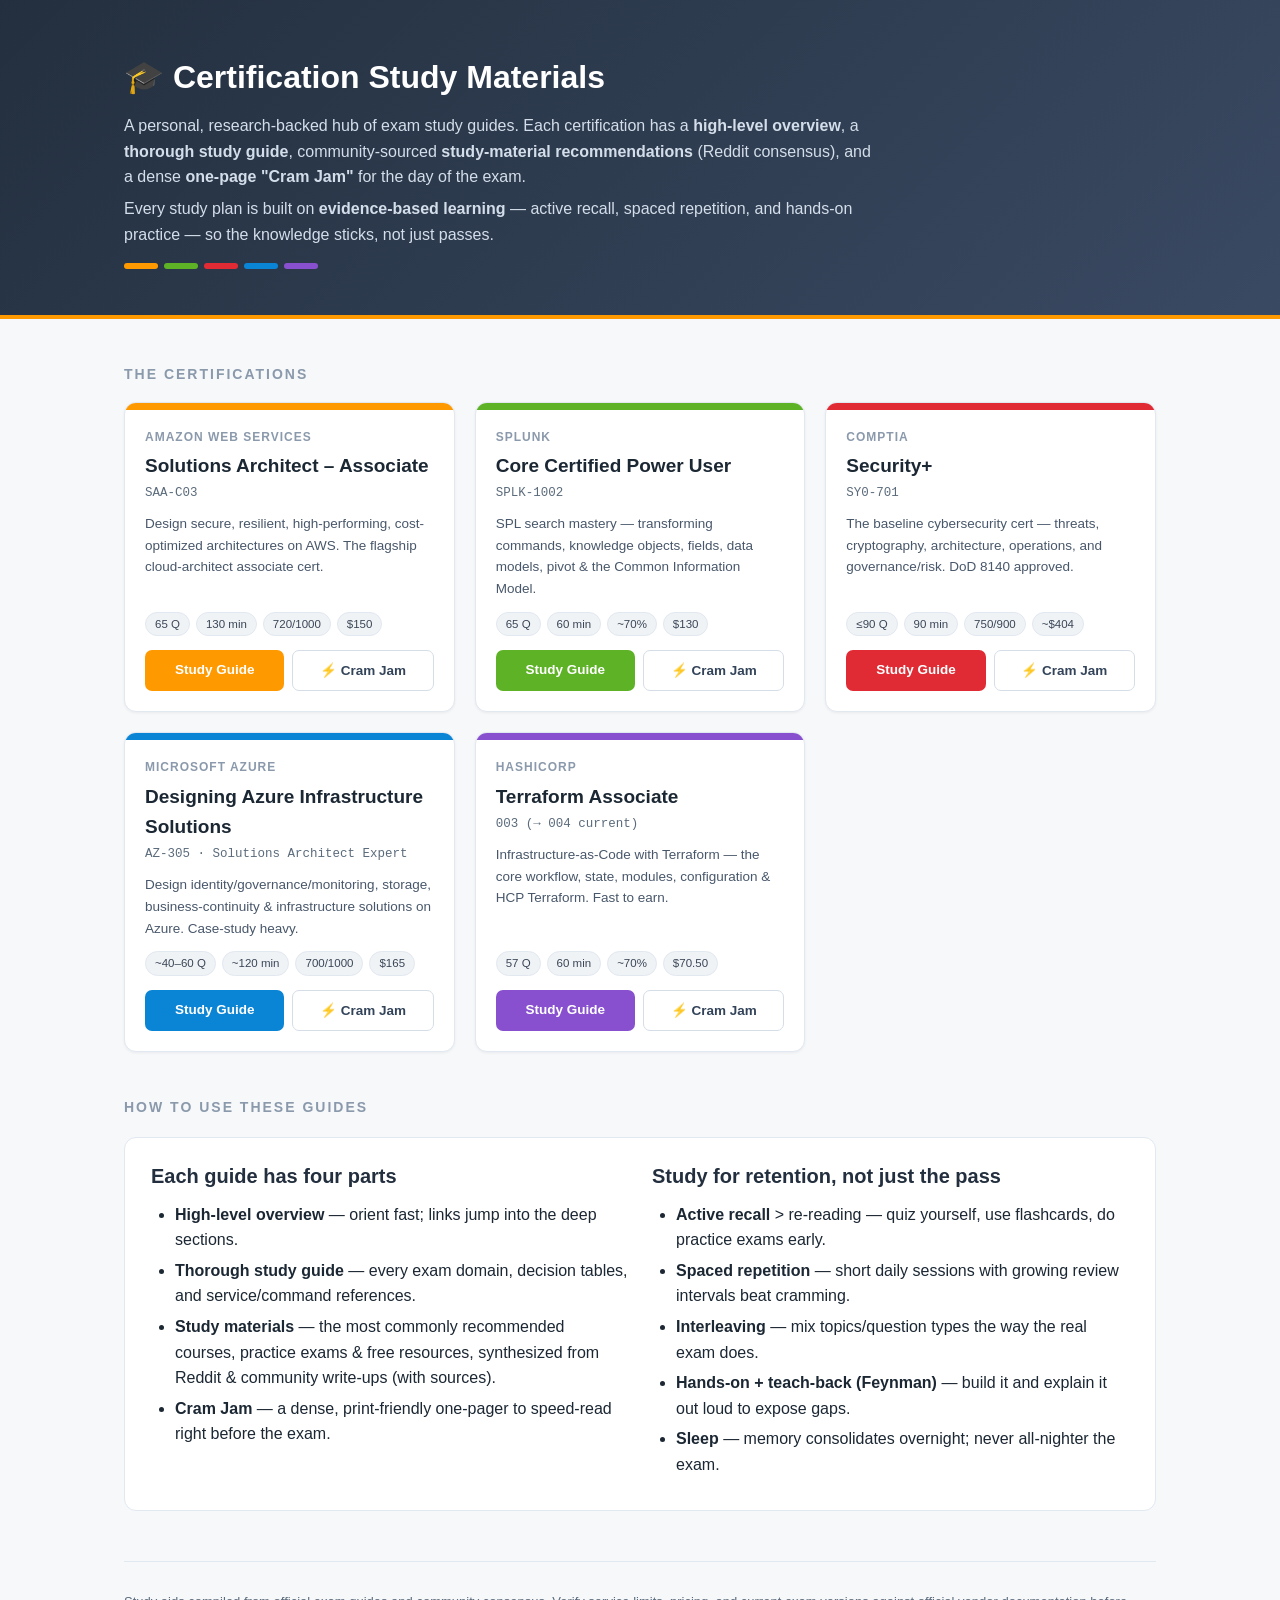
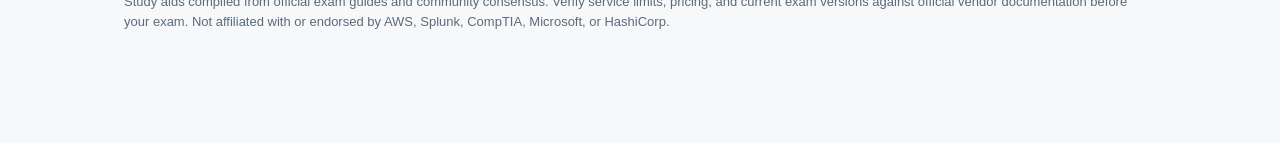
==== commit 929e3ef2: "Restructure into multi-cert hub; SAA -> subfolder; shared assets - Rename intent: repo is now study-" ====
--- a/index.html
+++ b/index.html
@@ -3,973 +3,172 @@
 <head>
 <meta charset="UTF-8">
 <meta name="viewport" content="width=device-width, initial-scale=1.0">
-<title>AWS Certified Solutions Architect – Associate (SAA-C03) — Study Guide</title>
+<title>Certification Study Materials — Hub</title>
+<link rel="stylesheet" href="assets/style.css">
 <style>
-  :root{
-    --aws-navy:#232F3E;
-    --aws-navy-2:#2d3b4d;
-    --aws-orange:#FF9900;
-    --aws-orange-d:#EC7211;
-    --ink:#1b2733;
-    --muted:#5b6b7b;
-    --line:#e2e8f0;
-    --bg:#f6f8fa;
-    --card:#ffffff;
-    --sidebar-w:310px;
-    --accent-blue:#1166bb;
-    --good:#1a8a53;
-    --warn:#b4690e;
-    --bad:#c0392b;
-    --code-bg:#f0f3f6;
-  }
-  *{box-sizing:border-box;}
-  html{scroll-behavior:smooth;}
-  body{
-    margin:0;
-    font-family:-apple-system,BlinkMacSystemFont,"Segoe UI",Roboto,Helvetica,Arial,sans-serif;
-    color:var(--ink);
-    background:var(--bg);
-    line-height:1.6;
-    font-size:16px;
-  }
-  a{color:var(--accent-blue);text-decoration:none;}
-  a:hover{text-decoration:underline;}
-
-  /* ---------- Layout ---------- */
-  .layout{display:flex;align-items:flex-start;}
-  .sidebar{
-    width:var(--sidebar-w);
-    min-width:var(--sidebar-w);
-    height:100vh;
-    position:sticky;
-    top:0;
-    overflow-y:auto;
-    background:var(--aws-navy);
-    color:#cfd8e3;
-    padding:0 0 40px 0;
-    border-right:1px solid #11202f;
-  }
-  .sidebar::-webkit-scrollbar{width:9px;}
-  .sidebar::-webkit-scrollbar-thumb{background:#46586c;border-radius:8px;}
-  .sidebar::-webkit-scrollbar-track{background:transparent;}
-
-  .brand{
-    padding:20px 22px 16px 22px;
-    border-bottom:1px solid #33465b;
-    position:sticky;top:0;background:var(--aws-navy);z-index:3;
-  }
-  .brand .logo{
-    display:inline-block;background:var(--aws-orange);color:var(--aws-navy);
-    font-weight:800;font-size:12px;letter-spacing:.5px;padding:3px 8px;border-radius:4px;margin-bottom:8px;
-  }
-  .brand h1{font-size:15px;margin:6px 0 2px 0;color:#fff;line-height:1.3;}
-  .brand .sub{font-size:12px;color:#8fa2b6;}
-
-  .toc{padding:10px 0;}
-  .toc .group-label{
-    font-size:11px;text-transform:uppercase;letter-spacing:1.3px;color:var(--aws-orange);
-    padding:14px 22px 6px 22px;font-weight:700;
-  }
-  .toc a{
-    display:block;color:#c3cedb;padding:6px 22px 6px 22px;font-size:13.5px;
-    border-left:3px solid transparent;text-decoration:none;transition:all .12s ease;
-  }
-  .toc a:hover{background:#2c3a4b;color:#fff;text-decoration:none;}
-  .toc a.lvl2{padding-left:36px;font-size:12.7px;color:#a8b6c6;}
-  .toc a.lvl3{padding-left:50px;font-size:12.3px;color:#93a2b4;}
-  .toc a.active{
-    background:#2c3a4b;color:#fff;border-left:3px solid var(--aws-orange);font-weight:600;
-  }
-
-  /* ---------- Content ---------- */
-  .content{
-    flex:1;
-    min-width:0;
-    padding:0 48px 120px 48px;
-    max-width:1080px;
-    margin:0 auto;
-  }
-  .hero{
-    background:linear-gradient(135deg,var(--aws-navy) 0%,#31465f 100%);
-    color:#fff;margin:0 -48px 34px -48px;padding:46px 48px 40px 48px;
-    border-bottom:4px solid var(--aws-orange);
-  }
-  .hero h1{margin:0 0 8px 0;font-size:30px;line-height:1.2;}
-  .hero p{margin:6px 0 0 0;color:#d4deea;max-width:760px;}
-  .hero .pill{
-    display:inline-block;margin-top:18px;margin-right:8px;background:rgba(255,255,255,.12);
-    border:1px solid rgba(255,255,255,.22);padding:5px 12px;border-radius:20px;font-size:13px;
-  }
-  .hero .pill b{color:var(--aws-orange);}
-
-  section{scroll-margin-top:18px;}
-  h2.part{
-    font-size:13px;letter-spacing:2px;text-transform:uppercase;color:var(--aws-orange-d);
-    border-top:2px solid var(--aws-orange);padding-top:10px;margin-top:54px;font-weight:800;
-  }
-  h2{font-size:25px;margin:40px 0 12px 0;padding-bottom:8px;border-bottom:2px solid var(--line);scroll-margin-top:18px;}
-  h3{font-size:20px;margin:32px 0 10px 0;color:var(--aws-navy);scroll-margin-top:18px;}
-  h4{font-size:16.5px;margin:22px 0 6px 0;color:var(--aws-navy-2);}
-  p{margin:10px 0;}
-
-  ul,ol{margin:10px 0;padding-left:24px;}
-  li{margin:5px 0;}
-
-  code{background:var(--code-bg);border:1px solid #dde4ec;border-radius:4px;padding:1px 5px;font-size:13.5px;
-    font-family:"SFMono-Regular",Consolas,"Liberation Mono",Menlo,monospace;color:#334;}
-
-  table{border-collapse:collapse;width:100%;margin:16px 0;font-size:14.2px;background:var(--card);
-    border:1px solid var(--line);border-radius:8px;overflow:hidden;}
-  th{background:var(--aws-navy);color:#fff;text-align:left;padding:9px 12px;font-weight:600;font-size:13.5px;}
-  td{padding:9px 12px;border-top:1px solid var(--line);vertical-align:top;}
-  tr:nth-child(even) td{background:#fafbfc;}
-  table code{font-size:12.8px;}
-
-  .card{background:var(--card);border:1px solid var(--line);border-radius:10px;padding:18px 20px;margin:16px 0;
-    box-shadow:0 1px 2px rgba(16,24,40,.04);}
-
-  .grid{display:grid;gap:16px;grid-template-columns:repeat(auto-fill,minmax(250px,1fr));margin:18px 0;}
-  .grid .card{margin:0;}
-  .grid .card h4{margin-top:0;}
-
-  .callout{border-left:4px solid var(--aws-orange);background:#fff8ec;padding:12px 16px;border-radius:0 8px 8px 0;margin:16px 0;}
-  .callout.tip{border-left-color:var(--good);background:#eefaf2;}
-  .callout.trap{border-left-color:var(--bad);background:#fdeeec;}
-  .callout.note{border-left-color:var(--accent-blue);background:#eef4fb;}
-  .callout .lbl{font-weight:700;font-size:12px;letter-spacing:.6px;text-transform:uppercase;display:block;margin-bottom:2px;}
-  .callout.tip .lbl{color:var(--good);}
-  .callout.trap .lbl{color:var(--bad);}
-  .callout.note .lbl{color:var(--accent-blue);}
-  .callout .lbl.orange{color:var(--aws-orange-d);}
-
-  .domain-band{display:flex;flex-wrap:wrap;gap:12px;margin:18px 0;}
-  .domain-band .db{flex:1;min-width:180px;background:var(--card);border:1px solid var(--line);border-top:4px solid var(--aws-orange);
-    border-radius:10px;padding:14px 16px;}
-  .domain-band .db .pct{font-size:26px;font-weight:800;color:var(--aws-navy);}
-  .domain-band .db .nm{font-size:13.5px;color:var(--muted);}
-
-  .tag{display:inline-block;font-size:11px;font-weight:700;padding:2px 8px;border-radius:20px;margin-left:6px;vertical-align:middle;}
-  .tag.d1{background:#fde8cf;color:#8a4b00;}
-  .tag.d2{background:#d6ecfa;color:#0b4d75;}
-  .tag.d3{background:#e2f4e5;color:#1a6b38;}
-  .tag.d4{background:#efe4f7;color:#5f2c86;}
-
-  .backtop{font-size:12px;color:var(--muted);margin-top:8px;display:inline-block;}
-  .jump{font-size:12.5px;background:#fff4e2;border:1px solid #ffdca8;color:#8a4b00;padding:2px 9px;border-radius:20px;
-    display:inline-block;margin:2px 0;}
-  .jump:hover{background:#ffe9c9;text-decoration:none;}
-
-  .kbd{font-size:12px;color:var(--muted);}
-  .two-col{display:grid;grid-template-columns:1fr 1fr;gap:16px;}
-  @media(max-width:1100px){.two-col{grid-template-columns:1fr;}}
-
-  .legend{font-size:12.5px;color:var(--muted);margin:6px 0 0 0;}
-  .star{color:var(--aws-orange);}
-  hr.soft{border:none;border-top:1px dashed var(--line);margin:30px 0;}
-
-  .toc-toggle{display:none;}
-  @media(max-width:900px){
-    .layout{flex-direction:column;}
-    .sidebar{position:relative;width:100%;min-width:0;height:auto;max-height:none;border-right:none;}
-    .content{padding:0 20px 80px 20px;}
-    .hero{margin:0 -20px 24px -20px;padding:32px 20px;}
-    .two-col{grid-template-columns:1fr;}
-  }
-  .footer{margin-top:60px;padding-top:20px;border-top:1px solid var(--line);color:var(--muted);font-size:13px;}
-  .rank{display:inline-block;background:var(--aws-orange);color:#fff;font-weight:800;border-radius:6px;
-    padding:1px 8px;font-size:12px;margin-right:6px;}
-  .consensus{background:#eefaf2;border:1px solid #bfe6cd;border-radius:8px;padding:10px 14px;margin:10px 0;font-size:14px;}
-  .consensus b{color:var(--good);}
+  .hubwrap{max-width:1080px;margin:0 auto;padding:0 24px 100px 24px;}
+  .hubhero{background:linear-gradient(135deg,#232F3E 0%,#3a4a63 100%);color:#fff;margin:0 -24px 0 -24px;
+    padding:52px 32px 46px 32px;border-bottom:4px solid var(--accent);}
+  .hubhero h1{font-size:32px;margin:0 0 10px 0;}
+  .hubhero p{color:#d4deea;max-width:760px;margin:6px 0;}
+  .hubhero .accents{margin-top:16px;display:flex;gap:6px;flex-wrap:wrap;}
+  .hubhero .dot{width:34px;height:6px;border-radius:4px;display:inline-block;}
+  .section-h{font-size:14px;letter-spacing:2px;text-transform:uppercase;color:#8a99ab;font-weight:800;
+    margin:44px 0 6px 0;}
+  .cert-grid{display:grid;gap:20px;grid-template-columns:repeat(auto-fill,minmax(320px,1fr));margin-top:16px;}
+  .cert{background:#fff;border:1px solid var(--line);border-radius:12px;overflow:hidden;
+    box-shadow:0 1px 3px rgba(16,24,40,.06);display:flex;flex-direction:column;transition:transform .12s,box-shadow .12s;}
+  .cert:hover{transform:translateY(-3px);box-shadow:0 6px 18px rgba(16,24,40,.12);}
+  .cert .top{height:7px;}
+  .cert .body{padding:18px 20px 20px 20px;flex:1;display:flex;flex-direction:column;}
+  .cert .prov{font-size:12px;text-transform:uppercase;letter-spacing:1px;color:#8a99ab;font-weight:700;}
+  .cert h3{margin:4px 0 2px 0;font-size:19px;color:var(--ink);}
+  .cert .code{font-size:12.5px;color:var(--muted);font-family:Consolas,monospace;}
+  .cert p.desc{font-size:13.5px;color:#48576a;margin:10px 0 12px 0;flex:1;}
+  .cert .facts{display:flex;flex-wrap:wrap;gap:6px;margin-bottom:14px;}
+  .cert .facts span{font-size:11.5px;background:#f0f3f6;border:1px solid #e2e8f0;border-radius:20px;padding:2px 9px;color:#3a4656;}
+  .cert .links{display:flex;gap:8px;}
+  .cert .links a{flex:1;text-align:center;padding:9px 10px;border-radius:7px;font-size:13.5px;font-weight:700;text-decoration:none;}
+  .cert .links .guide{color:#fff;}
+  .cert .links .cram{background:#fff;border:1px solid #d5dde6;color:#33445a;}
+  .cert .links .cram:hover{background:#f5f8fb;}
+  .how{background:#fff;border:1px solid var(--line);border-radius:12px;padding:22px 26px;margin-top:18px;}
+  .how h3{margin-top:0;}
+  .how .cols2{display:grid;grid-template-columns:1fr 1fr;gap:24px;}
+  @media(max-width:760px){.how .cols2{grid-template-columns:1fr;}}
+  .foot{margin-top:50px;padding-top:20px;border-top:1px solid var(--line);color:var(--muted);font-size:13px;}
 </style>
 </head>
 <body>
-<div class="layout">
+  <div class="hubhero">
+    <div class="hubwrap" style="padding-bottom:0;">
+      <h1>🎓 Certification Study Materials</h1>
+      <p>A personal, research-backed hub of exam study guides. Each certification has a <b>high-level overview</b>, a <b>thorough study guide</b>, community-sourced <b>study-material recommendations</b> (Reddit consensus), and a dense <b>one-page "Cram Jam"</b> for the day of the exam.</p>
+      <p>Every study plan is built on <b>evidence-based learning</b> — active recall, spaced repetition, and hands-on practice — so the knowledge sticks, not just passes.</p>
+      <div class="accents">
+        <span class="dot" style="background:#FF9900"></span>
+        <span class="dot" style="background:#5EB226"></span>
+        <span class="dot" style="background:#E02B34"></span>
+        <span class="dot" style="background:#0A84D4"></span>
+        <span class="dot" style="background:#8850CF"></span>
+      </div>
+    </div>
+  </div>
 
-  <!-- ============ SIDEBAR / TOC ============ -->
-  <nav class="sidebar" id="sidebar">
-    <div class="brand">
-      <span class="logo">AWS · SAA-C03</span>
-      <h1>Solutions Architect – Associate</h1>
-      <div class="sub">Overview + Thorough Study Guide</div>
-    </div>
-    <div class="toc" id="toc">
-      <div class="group-label">High-Level Overview</div>
-      <a href="#ov-intro">What & Why</a>
-      <a href="#ov-glance">Exam at a Glance</a>
-      <a href="#ov-domains">The 4 Domains</a>
-      <a href="#ov-services">Core Services Snapshot</a>
-      <a href="#ov-materials">Recommended Materials</a>
-      <a href="#ov-plan">Study Plan (Quick)</a>
+  <div class="hubwrap">
+    <div class="section-h">The Certifications</div>
+    <div class="cert-grid">
 
-      <div class="group-label">Thorough Study Guide</div>
-      <a href="#t-exam">1 · Exam Details &amp; Logistics</a>
-      <a href="#t-waf">2 · Well-Architected Framework</a>
-      <a href="#t-global">3 · Global Infrastructure</a>
+      <!-- AWS SAA -->
+      <div class="cert">
+        <div class="top" style="background:#FF9900"></div>
+        <div class="body">
+          <div class="prov">Amazon Web Services</div>
+          <h3>Solutions Architect – Associate</h3>
+          <div class="code">SAA-C03</div>
+          <p class="desc">Design secure, resilient, high-performing, cost-optimized architectures on AWS. The flagship cloud-architect associate cert.</p>
+          <div class="facts"><span>65 Q</span><span>130 min</span><span>720/1000</span><span>$150</span></div>
+          <div class="links">
+            <a class="guide" style="background:#FF9900" href="saa/index.html">Study Guide</a>
+            <a class="cram" href="saa/cram.html">⚡ Cram Jam</a>
+          </div>
+        </div>
+      </div>
 
-      <a href="#t-d1">4 · Domain 1 — Secure Architectures</a>
-      <a href="#d1-iam" class="lvl2">4.1 IAM &amp; Identity</a>
-      <a href="#d1-multi" class="lvl2">4.2 Multi-Account &amp; Orgs</a>
-      <a href="#d1-data" class="lvl2">4.3 Data Protection &amp; Encryption</a>
-      <a href="#d1-net" class="lvl2">4.4 Network &amp; App Security</a>
+      <!-- Splunk -->
+      <div class="cert">
+        <div class="top" style="background:#5EB226"></div>
+        <div class="body">
+          <div class="prov">Splunk</div>
+          <h3>Core Certified Power User</h3>
+          <div class="code">SPLK-1002</div>
+          <p class="desc">SPL search mastery — transforming commands, knowledge objects, fields, data models, pivot &amp; the Common Information Model.</p>
+          <div class="facts"><span>65 Q</span><span>60 min</span><span>~70%</span><span>$130</span></div>
+          <div class="links">
+            <a class="guide" style="background:#5EB226" href="splunk-power-user/index.html">Study Guide</a>
+            <a class="cram" href="splunk-power-user/cram.html">⚡ Cram Jam</a>
+          </div>
+        </div>
+      </div>
 
-      <a href="#t-d2">5 · Domain 2 — Resilient Architectures</a>
-      <a href="#d2-decouple" class="lvl2">5.1 Decoupling &amp; Messaging</a>
-      <a href="#d2-scale" class="lvl2">5.2 Scaling, Serverless, Containers</a>
-      <a href="#d2-ha" class="lvl2">5.3 High Availability &amp; Fault Tolerance</a>
-      <a href="#d2-dr" class="lvl2">5.4 Disaster Recovery</a>
+      <!-- Security+ -->
+      <div class="cert">
+        <div class="top" style="background:#E02B34"></div>
+        <div class="body">
+          <div class="prov">CompTIA</div>
+          <h3>Security+</h3>
+          <div class="code">SY0-701</div>
+          <p class="desc">The baseline cybersecurity cert — threats, cryptography, architecture, operations, and governance/risk. DoD 8140 approved.</p>
+          <div class="facts"><span>≤90 Q</span><span>90 min</span><span>750/900</span><span>~$404</span></div>
+          <div class="links">
+            <a class="guide" style="background:#E02B34" href="security-plus/index.html">Study Guide</a>
+            <a class="cram" href="security-plus/cram.html">⚡ Cram Jam</a>
+          </div>
+        </div>
+      </div>
 
-      <a href="#t-d3">6 · Domain 3 — High-Performing</a>
-      <a href="#d3-storage" class="lvl2">6.1 Storage</a>
-      <a href="#d3-compute" class="lvl2">6.2 Compute</a>
-      <a href="#d3-db" class="lvl2">6.3 Databases</a>
-      <a href="#d3-net" class="lvl2">6.4 Networking</a>
-      <a href="#d3-data" class="lvl2">6.5 Data Ingestion &amp; Analytics</a>
+      <!-- AZ-305 -->
+      <div class="cert">
+        <div class="top" style="background:#0A84D4"></div>
+        <div class="body">
+          <div class="prov">Microsoft Azure</div>
+          <h3>Designing Azure Infrastructure Solutions</h3>
+          <div class="code">AZ-305 · Solutions Architect Expert</div>
+          <p class="desc">Design identity/governance/monitoring, storage, business-continuity &amp; infrastructure solutions on Azure. Case-study heavy.</p>
+          <div class="facts"><span>~40–60 Q</span><span>~120 min</span><span>700/1000</span><span>$165</span></div>
+          <div class="links">
+            <a class="guide" style="background:#0A84D4" href="az-305/index.html">Study Guide</a>
+            <a class="cram" href="az-305/cram.html">⚡ Cram Jam</a>
+          </div>
+        </div>
+      </div>
 
-      <a href="#t-d4">7 · Domain 4 — Cost-Optimized</a>
-      <a href="#d4-storage" class="lvl2">7.1 Storage Cost</a>
-      <a href="#d4-compute" class="lvl2">7.2 Compute Cost</a>
-      <a href="#d4-db" class="lvl2">7.3 Database Cost</a>
-      <a href="#d4-net" class="lvl2">7.4 Network Cost</a>
-      <a href="#d4-tools" class="lvl2">7.5 Cost Management Tools</a>
+      <!-- Terraform -->
+      <div class="cert">
+        <div class="top" style="background:#8850CF"></div>
+        <div class="body">
+          <div class="prov">HashiCorp</div>
+          <h3>Terraform Associate</h3>
+          <div class="code">003 (→ 004 current)</div>
+          <p class="desc">Infrastructure-as-Code with Terraform — the core workflow, state, modules, configuration &amp; HCP Terraform. Fast to earn.</p>
+          <div class="facts"><span>57 Q</span><span>60 min</span><span>~70%</span><span>$70.50</span></div>
+          <div class="links">
+            <a class="guide" style="background:#8850CF" href="terraform-associate/index.html">Study Guide</a>
+            <a class="cram" href="terraform-associate/cram.html">⚡ Cram Jam</a>
+          </div>
+        </div>
+      </div>
 
-      <a href="#t-ref">8 · Service Reference</a>
-      <a href="#t-decision">9 · Decision Guides &amp; Tables</a>
-      <a href="#t-materials">10 · Study Materials (Reddit)</a>
-      <a href="#t-plan">11 · Full Study Plan</a>
-      <a href="#t-tips">12 · Exam-Day Tips &amp; Traps</a>
-    </div>
-  </nav>
-
-  <!-- ============ MAIN CONTENT ============ -->
-  <main class="content">
-
-    <div class="hero">
-      <h1>AWS Certified Solutions Architect – Associate</h1>
-      <p><b>Exam code SAA-C03.</b> This single page holds two things: a fast <b>high-level overview</b> to orient you, and a <b>thorough study guide</b> covering every exam domain, the in-scope services, decision tables, and community-recommended study materials. Overview items link straight into their deep-dive sections.</p>
-      <span class="pill"><b>65</b> questions</span>
-      <span class="pill"><b>130</b> minutes</span>
-      <span class="pill"><b>720</b>/1000 to pass</span>
-      <span class="pill"><b>$150</b> USD</span>
-      <span class="pill">Valid <b>3 years</b></span>
     </div>
 
-    <!-- ==================================================== -->
-    <!-- ====================  OVERVIEW  ===================== -->
-    <!-- ==================================================== -->
-    <h2 class="part">Part 1 — High-Level Overview</h2>
+    <div class="section-h">How to Use These Guides</div>
+    <div class="how">
+      <div class="cols2">
+        <div>
+          <h3>Each guide has four parts</h3>
+          <ul>
+            <li><b>High-level overview</b> — orient fast; links jump into the deep sections.</li>
+            <li><b>Thorough study guide</b> — every exam domain, decision tables, and service/command references.</li>
+            <li><b>Study materials</b> — the most commonly recommended courses, practice exams &amp; free resources, synthesized from Reddit &amp; community write-ups (with sources).</li>
+            <li><b>Cram Jam</b> — a dense, print-friendly one-pager to speed-read right before the exam.</li>
+          </ul>
+        </div>
+        <div>
+          <h3>Study for retention, not just the pass</h3>
+          <ul>
+            <li><b>Active recall</b> &gt; re-reading — quiz yourself, use flashcards, do practice exams early.</li>
+            <li><b>Spaced repetition</b> — short daily sessions with growing review intervals beat cramming.</li>
+            <li><b>Interleaving</b> — mix topics/question types the way the real exam does.</li>
+            <li><b>Hands-on + teach-back (Feynman)</b> — build it and explain it out loud to expose gaps.</li>
+            <li><b>Sleep</b> — memory consolidates overnight; never all-nighter the exam.</li>
+          </ul>
+        </div>
+      </div>
+    </div>
 
-    <section id="ov-intro">
-      <h2>What &amp; Why</h2>
-      <p>The <b>AWS Certified Solutions Architect – Associate</b> validates your ability to design solutions on AWS that are <b>secure, resilient, high-performing, and cost-optimized</b> — the four pillars it borrows from the <a href="#t-waf">AWS Well-Architected Framework</a>. It is AWS's most popular certification and the standard "prove you can design on AWS" credential for cloud engineers, architects, and developers.</p>
-      <p>You are <b>not</b> expected to write code or deep-configure every service. You <b>are</b> expected to read a business scenario and pick the <i>right</i> combination of services and the <i>right</i> configuration. The exam is a giant "which option best meets these requirements?" quiz.</p>
-      <div class="callout note"><span class="lbl">Who it's for</span> AWS recommends ~1 year of hands-on experience designing on AWS. If you have no IT background, start with <b>Cloud Practitioner (CLF-C02)</b> first. Full detail in <a href="#t-exam">§1 Exam Details</a>.</div>
-    </section>
-
-    <section id="ov-glance">
-      <h2>Exam at a Glance</h2>
-      <table>
-        <tr><th>Attribute</th><th>Value</th></tr>
-        <tr><td>Exam code</td><td>SAA-C03</td></tr>
-        <tr><td>Questions</td><td>65 total — <b>50 scored</b> + 15 unscored (pretest, not identified)</td></tr>
-        <tr><td>Question types</td><td>Multiple choice (1 of 4) &amp; multiple response (2+ of 5+)</td></tr>
-        <tr><td>Time</td><td>130 minutes</td></tr>
-        <tr><td>Passing score</td><td>720 out of 100–1000 (scaled, compensatory)</td></tr>
-        <tr><td>Cost</td><td>150 USD (practice question set is free on AWS Skill Builder)</td></tr>
-        <tr><td>Delivery</td><td>Pearson VUE test center or online proctored</td></tr>
-        <tr><td>Validity</td><td>3 years</td></tr>
-      </table>
-      <p><a class="jump" href="#t-exam">→ Deep dive: §1 Exam Details &amp; Logistics</a></p>
-    </section>
-
-    <section id="ov-domains">
-      <h2>The 4 Domains</h2>
-      <p>The exam is organized into four weighted domains. Security is the single biggest chunk — study it accordingly.</p>
-      <div class="domain-band">
-        <div class="db"><div class="pct">30%</div><div class="nm">Domain 1 — Design Secure Architectures</div></div>
-        <div class="db"><div class="pct">26%</div><div class="nm">Domain 2 — Design Resilient Architectures</div></div>
-        <div class="db"><div class="pct">24%</div><div class="nm">Domain 3 — Design High-Performing Architectures</div></div>
-        <div class="db"><div class="pct">20%</div><div class="nm">Domain 4 — Design Cost-Optimized Architectures</div></div>
-      </div>
-      <table>
-        <tr><th>Domain</th><th>What it tests</th><th>Deep dive</th></tr>
-        <tr><td><b>1 · Secure</b> <span class="tag d1">30%</span></td><td>IAM &amp; identity federation, multi-account governance, encryption/KMS, VPC security, protecting apps from threats.</td><td><a class="jump" href="#t-d1">→ §4</a></td></tr>
-        <tr><td><b>2 · Resilient</b> <span class="tag d2">26%</span></td><td>Loose coupling &amp; messaging, scaling, serverless &amp; containers, high availability, disaster recovery.</td><td><a class="jump" href="#t-d2">→ §5</a></td></tr>
-        <tr><td><b>3 · High-Performing</b> <span class="tag d3">24%</span></td><td>Choosing performant storage, compute, databases, networking, and data ingestion/analytics.</td><td><a class="jump" href="#t-d3">→ §6</a></td></tr>
-        <tr><td><b>4 · Cost-Optimized</b> <span class="tag d4">20%</span></td><td>Right-sizing and cheapest-fit storage, compute, database, and network + cost tooling.</td><td><a class="jump" href="#t-d4">→ §7</a></td></tr>
-      </table>
-    </section>
-
-    <section id="ov-services">
-      <h2>Core Services Snapshot</h2>
-      <p>If you master this shortlist you cover the majority of questions. Each links to its detailed treatment.</p>
-      <div class="grid">
-        <div class="card"><h4>Compute</h4>EC2 (+ Auto Scaling), Lambda, ECS/EKS/Fargate, Elastic Beanstalk, Batch. <a class="jump" href="#d3-compute">→ details</a></div>
-        <div class="card"><h4>Storage</h4>S3 (+ storage classes), EBS, EFS, FSx, Storage Gateway, Snow Family. <a class="jump" href="#d3-storage">→ details</a></div>
-        <div class="card"><h4>Database</h4>RDS, Aurora, DynamoDB, ElastiCache, Redshift, DocumentDB, Neptune. <a class="jump" href="#d3-db">→ details</a></div>
-        <div class="card"><h4>Networking</h4>VPC, subnets, SG/NACL, Route 53, CloudFront, ELB, Direct Connect, VPN, PrivateLink, Transit Gateway. <a class="jump" href="#d3-net">→ details</a></div>
-        <div class="card"><h4>Security &amp; Identity</h4>IAM, Organizations/SCPs, KMS, ACM, Secrets Manager, WAF, Shield, GuardDuty, Cognito. <a class="jump" href="#t-d1">→ details</a></div>
-        <div class="card"><h4>Integration</h4>SQS, SNS, EventBridge, Step Functions, API Gateway, Kinesis. <a class="jump" href="#d2-decouple">→ details</a></div>
-      </div>
-      <p><a class="jump" href="#t-ref">→ Full in-scope service reference by category (§8)</a></p>
-    </section>
-
-    <section id="ov-materials">
-      <h2>Recommended Materials <span class="kbd">(community consensus)</span></h2>
-      <p>Synthesized from many r/AWSCertifications threads. The overwhelmingly common formula is <b>one video course + one practice-exam bank, hammered until you consistently score 80%+</b>.</p>
-      <div class="consensus"><b>The consensus stack:</b> pick <b>Stephané Maarek</b> (Udemy) <i>or</i> <b>Adrian Cantrill</b> for the main course → then drill <b>Tutorials Dojo / Jon Bonso</b> practice exams → use <b>Tutorials Dojo cheat sheets</b> for review. That trio is recommended more than everything else combined.</div>
-      <p><a class="jump" href="#t-materials">→ Full breakdown with sources, alternatives &amp; frequencies (§10)</a></p>
-    </section>
-
-    <section id="ov-plan">
-      <h2>Study Plan (Quick Version)</h2>
-      <ol>
-        <li><b>Weeks 1–3:</b> Watch a full video course end-to-end, doing the hands-on labs.</li>
-        <li><b>Week 4:</b> Review Tutorials Dojo cheat sheets + rewatch weak areas (VPC, IAM, S3, databases).</li>
-        <li><b>Weeks 5–6:</b> Take practice exams in <i>review mode</i>; study every wrong answer's <i>explanation</i>. Repeat until you hit <b>consistent 80%+</b>.</li>
-        <li><b>Final days:</b> Do the free AWS official practice questions, skim the WAF pillars, rest before exam day.</li>
-      </ol>
-      <p><a class="jump" href="#t-plan">→ Detailed 6-week plan (§11)</a> &nbsp;·&nbsp; <a class="jump" href="#t-tips">→ Exam-day tips &amp; common traps (§12)</a></p>
-    </section>
-
-
-    <!-- ==================================================== -->
-    <!-- ================  THOROUGH GUIDE  =================== -->
-    <!-- ==================================================== -->
-    <h2 class="part">Part 2 — Thorough Study Guide</h2>
-
-    <!-- ---------- 1 EXAM DETAILS ---------- -->
-    <section id="t-exam">
-      <h2>1 · Exam Details &amp; Logistics</h2>
-      <p>The SAA-C03 exam "validates a candidate's ability to design solutions based on the AWS Well-Architected Framework." Concretely, AWS says it validates your ability to:</p>
-      <ul>
-        <li>Design solutions that incorporate AWS services to meet current business requirements and future projected needs.</li>
-        <li>Design architectures that are secure, resilient, high-performing, and cost-optimized.</li>
-        <li>Review existing solutions and determine improvements.</li>
-      </ul>
-      <h3>Scoring mechanics</h3>
-      <ul>
-        <li><b>65 questions, only 50 are scored.</b> The other 15 are unscored "pretest" items AWS is trialing — they are not marked, so treat every question as if it counts.</li>
-        <li><b>Scaled score 100–1000, pass at 720.</b> It is <b>compensatory</b>: you do not need to pass each domain individually, only the overall exam. A strong domain can offset a weak one.</li>
-        <li><b>No penalty for guessing</b> — never leave a question blank. Unanswered = incorrect.</li>
-        <li>Question formats: <b>multiple choice</b> (1 correct + 3 distractors) and <b>multiple response</b> (select 2+ from 5+). Distractors are deliberately plausible.</li>
-      </ul>
-      <h3>Target candidate</h3>
-      <p>At least <b>1 year of hands-on experience</b> designing cloud solutions with AWS. Candidates with 1–3 years of general IT experience have prepared successfully. With no IT experience, earn <a href="https://aws.amazon.com/certification/certified-cloud-practitioner/">Cloud Practitioner</a> first.</p>
-      <h3>Logistics</h3>
-      <table>
-        <tr><th>Item</th><th>Detail</th></tr>
-        <tr><td>Price</td><td>150 USD (plus local taxes / FX). A 50% discount voucher is often available after passing any other AWS exam.</td></tr>
-        <tr><td>Languages</td><td>English, French, Italian, Japanese, Korean, Portuguese (BR), Spanish (LatAm &amp; Spain), Simplified &amp; Traditional Chinese.</td></tr>
-        <tr><td>Delivery</td><td>Pearson VUE testing center, or online proctored from home (quiet private room, webcam, ID check).</td></tr>
-        <tr><td>Recertification</td><td>Valid 3 years. Recertify by re-passing the current exam, or automatically by earning the <b>Solutions Architect – Professional</b>.</td></tr>
-      </table>
-      <p class="backtop"><a href="#top">↑ back to top</a></p>
-    </section>
-
-    <!-- ---------- 2 WAF ---------- -->
-    <section id="t-waf">
-      <h2>2 · AWS Well-Architected Framework</h2>
-      <p>The entire exam is a practical test of the WAF. Know the pillars — many "best practice" questions are really asking "which pillar principle applies?"</p>
-      <table>
-        <tr><th>Pillar</th><th>Core idea</th><th>Key mechanisms</th></tr>
-        <tr><td><b>Operational Excellence</b></td><td>Run &amp; monitor systems, continuously improve.</td><td>IaC (CloudFormation), CloudWatch, small reversible changes, runbooks.</td></tr>
-        <tr><td><b>Security</b></td><td>Protect data, systems, assets.</td><td>Least privilege IAM, encryption, detective controls (GuardDuty/Config), shared responsibility.</td></tr>
-        <tr><td><b>Reliability</b></td><td>Recover from failure, scale to meet demand.</td><td>Multi-AZ, Auto Scaling, health checks, backups, DR strategies.</td></tr>
-        <tr><td><b>Performance Efficiency</b></td><td>Use resources efficiently as demand changes.</td><td>Right service selection, serverless, caching, global reach.</td></tr>
-        <tr><td><b>Cost Optimization</b></td><td>Avoid unnecessary cost.</td><td>Right-sizing, purchasing models, managed services, lifecycle policies.</td></tr>
-        <tr><td><b>Sustainability</b></td><td>Minimize environmental impact.</td><td>Managed services, right-sizing, efficient regions/instances.</td></tr>
-      </table>
-      <div class="callout"><span class="lbl orange">Shared Responsibility Model</span> AWS is responsible for security <b>OF</b> the cloud (hardware, global infrastructure, managed-service software). You are responsible for security <b>IN</b> the cloud (your data, IAM, OS patching on EC2, network/firewall config, encryption choices). The line shifts toward AWS as you move from EC2 → managed (RDS) → serverless (Lambda/S3).</div>
-      <p class="backtop"><a href="#top">↑ back to top</a></p>
-    </section>
-
-    <!-- ---------- 3 GLOBAL INFRA ---------- -->
-    <section id="t-global">
-      <h2>3 · AWS Global Infrastructure</h2>
-      <ul>
-        <li><b>Region</b> — a physical geographic area (e.g. <code>us-east-1</code>). Isolated; you pick regions for latency, compliance/data residency, cost, and service availability. Most services are region-scoped.</li>
-        <li><b>Availability Zone (AZ)</b> — one or more discrete data centers in a Region, with independent power/cooling/networking, connected by low-latency links. Deploy across <b>≥2 AZs</b> for high availability.</li>
-        <li><b>Edge Locations / PoPs</b> — hundreds of sites used by CloudFront, Route 53, Global Accelerator, and AWS WAF for low-latency delivery and DDoS absorption.</li>
-        <li><b>Local Zones</b> — infrastructure closer to large population centers for single-digit-ms latency. <b>Wavelength</b> embeds compute in 5G networks. <b>Outposts</b> puts AWS hardware in your data center.</li>
-      </ul>
-      <div class="callout note"><span class="lbl">Scope cheat</span> Global: IAM, Route 53, CloudFront, WAF, Organizations. Region: VPC, S3 (bucket namespace is global but data lives in one region), DynamoDB, RDS. AZ: EC2 instances, EBS volumes, subnets.</div>
-      <p class="backtop"><a href="#top">↑ back to top</a></p>
-    </section>
-
-    <!-- ================= DOMAIN 1 ================= -->
-    <section id="t-d1">
-      <h2>4 · Domain 1 — Design Secure Architectures <span class="tag d1">30%</span></h2>
-      <p>The largest domain. It spans three official task statements: <b>(1.1)</b> secure access to AWS resources, <b>(1.2)</b> secure workloads &amp; applications, and <b>(1.3)</b> appropriate data security controls.</p>
-
-      <!-- 4.1 IAM -->
-      <h3 id="d1-iam">4.1 · IAM &amp; Identity</h3>
-      <p><b>IAM (Identity and Access Management)</b> controls <i>who</i> can do <i>what</i> to <i>which</i> resources. It is global, free, and central to the exam.</p>
-      <h4>Building blocks</h4>
-      <ul>
-        <li><b>Users</b> — long-term identities for a person/app. <b>Groups</b> — collections of users; attach policies to groups, not individual users.</li>
-        <li><b>Roles</b> — temporary credentials assumed by trusted principals (EC2, Lambda, other accounts, federated users). <b>Prefer roles over long-lived access keys.</b> An EC2 <b>instance profile</b> passes a role to an instance so apps never store keys.</li>
-        <li><b>Policies</b> — JSON documents (<code>Effect</code>, <code>Action</code>, <code>Resource</code>, optional <code>Condition</code>). Types: <b>identity-based</b> (on users/groups/roles), <b>resource-based</b> (on S3 buckets, SQS, KMS, etc., with a <code>Principal</code>), <b>permissions boundaries</b>, and <b>SCPs</b> (org guardrails).</li>
-      </ul>
-      <h4>Evaluation logic (know this cold)</h4>
-      <ul>
-        <li><b>Explicit Deny</b> always wins over any Allow.</li>
-        <li>Default is <b>implicit deny</b>; you need an explicit Allow somewhere.</li>
-        <li>Effective permissions = intersection of SCPs, permissions boundaries, and identity/resource policies. An SCP that doesn't allow an action blocks it even if IAM allows it.</li>
-      </ul>
-      <h4>Federation &amp; temporary access</h4>
-      <ul>
-        <li><b>AWS STS</b> issues temporary security credentials (<code>AssumeRole</code>, <code>AssumeRoleWithSAML</code>, <code>AssumeRoleWithWebIdentity</code>). Used for role switching and cross-account access.</li>
-        <li><b>IAM Identity Center</b> (successor to AWS SSO) — central workforce sign-on across many accounts &amp; apps; integrates with external IdPs (Okta, Azure AD) and Active Directory.</li>
-        <li><b>AWS Directory Service</b> — managed Microsoft AD; federate an on-prem directory with IAM roles rather than recreating users.</li>
-        <li><b>Amazon Cognito</b> — identity for <b>customer-facing apps</b>: <b>User Pools</b> (sign-up/sign-in, JWT tokens) and <b>Identity Pools</b> (exchange tokens for temporary AWS credentials).</li>
-      </ul>
-      <div class="callout trap"><span class="lbl">Common trap</span> "App on EC2 needs to access S3" → attach an <b>IAM role to the instance</b>, never hard-code access keys. "Users in Account A need to use resources in Account B" → <b>cross-account IAM role</b> + <code>sts:AssumeRole</code>, not new users.</div>
-      <div class="callout tip"><span class="lbl">Best practices</span> Enable <b>MFA</b> (especially on root); lock away root credentials and use it almost never; grant <b>least privilege</b>; use roles &amp; groups; rotate credentials; use <b>IAM Access Analyzer</b> to find resources shared externally.</div>
-
-      <!-- 4.2 Multi-account -->
-      <h3 id="d1-multi">4.2 · Multi-Account &amp; Organizations</h3>
-      <table>
-        <tr><th>Service</th><th>Purpose</th></tr>
-        <tr><td><b>AWS Organizations</b></td><td>Central management of many accounts; consolidated billing; organize accounts into <b>OUs</b>.</td></tr>
-        <tr><td><b>Service Control Policies (SCPs)</b></td><td>Org-wide <b>guardrails</b> — the maximum permissions available in member accounts. They do <b>not grant</b> access; they set a ceiling. Applied to OUs/accounts.</td></tr>
-        <tr><td><b>AWS Control Tower</b></td><td>Automated setup of a secure, multi-account <b>landing zone</b> with best-practice guardrails, a Log Archive account, and Audit account.</td></tr>
-        <tr><td><b>AWS RAM</b> (Resource Access Manager)</td><td>Share resources (subnets, Transit Gateway, License Manager configs) across accounts without duplicating them.</td></tr>
-        <tr><td><b>AWS IAM Identity Center</b></td><td>Single sign-on to all accounts &amp; assigned permission sets.</td></tr>
-      </table>
-      <div class="callout note"><span class="lbl">When to use what</span> Need to <b>restrict</b> what an entire OU can ever do (e.g. block a region, deny disabling CloudTrail)? → <b>SCP</b>. Need to <b>stand up</b> a governed multi-account environment fast? → <b>Control Tower</b>. Need one bill &amp; volume discounts? → <b>Organizations consolidated billing</b>.</div>
-
-      <!-- 4.3 Data protection -->
-      <h3 id="d1-data">4.3 · Data Protection &amp; Encryption</h3>
-      <h4>Encryption at rest</h4>
-      <ul>
-        <li><b>AWS KMS</b> — managed keys for encrypting data across services (S3, EBS, RDS, etc.). <b>AWS-managed</b>, <b>customer-managed (CMK)</b>, and <b>AWS-owned</b> keys. CMKs let you control rotation and key policies. <b>Automatic annual rotation</b> is available for CMKs. KMS uses <b>envelope encryption</b> (a data key encrypts data; KMS encrypts the data key).</li>
-        <li><b>CloudHSM</b> — dedicated, single-tenant, FIPS 140-2 Level 3 hardware security module when you need full control of keys / regulatory mandates.</li>
-        <li>Enable encryption per service: S3 (SSE-S3, SSE-KMS, SSE-C, DSSE-KMS), EBS volume encryption, RDS/Aurora encryption (must be set at creation), DynamoDB encryption at rest (default).</li>
-      </ul>
-      <h4>Encryption in transit</h4>
-      <ul>
-        <li><b>ACM (AWS Certificate Manager)</b> — free public TLS/SSL certificates for ELB, CloudFront, API Gateway; <b>auto-renews</b>. Certs are regional (CloudFront requires <code>us-east-1</code>).</li>
-        <li>Use HTTPS/TLS everywhere; terminate TLS at ALB/CloudFront.</li>
-      </ul>
-      <h4>Secrets &amp; config</h4>
-      <ul>
-        <li><b>AWS Secrets Manager</b> — store DB credentials/API keys with <b>automatic rotation</b> (built-in for RDS). Costs per secret.</li>
-        <li><b>SSM Parameter Store</b> — store config &amp; secrets (SecureString via KMS); cheaper, no built-in rotation. Good default when you don't need rotation.</li>
-      </ul>
-      <h4>Data governance &amp; discovery</h4>
-      <ul>
-        <li><b>Amazon Macie</b> — ML-based discovery of sensitive data (PII) in S3.</li>
-        <li><b>AWS Config</b> — records resource configuration &amp; compliance over time.</li>
-        <li><b>AWS Artifact</b> — self-serve compliance reports (SOC, PCI, ISO).</li>
-      </ul>
-      <div class="callout tip"><span class="lbl">Exam signals</span> "Rotate DB credentials automatically" → <b>Secrets Manager</b>. "Discover PII/credit-card data in S3" → <b>Macie</b>. "Managed HSM / dedicated tenancy / FIPS 140-2 L3" → <b>CloudHSM</b>. "Free auto-renewing TLS cert" → <b>ACM</b>.</div>
-
-      <!-- 4.4 Network security -->
-      <h3 id="d1-net">4.4 · Network &amp; Application Security</h3>
-      <h4>VPC security controls</h4>
-      <table>
-        <tr><th></th><th>Security Group</th><th>Network ACL</th></tr>
-        <tr><td>Level</td><td>Instance / ENI</td><td>Subnet</td></tr>
-        <tr><td>State</td><td><b>Stateful</b> (return traffic auto-allowed)</td><td><b>Stateless</b> (must allow return traffic explicitly)</td></tr>
-        <tr><td>Rules</td><td><b>Allow only</b></td><td><b>Allow and Deny</b></td></tr>
-        <tr><td>Evaluation</td><td>All rules evaluated</td><td>Rules processed in number order, first match wins</td></tr>
-      </table>
-      <ul>
-        <li><b>Public vs private subnets</b> — a subnet is "public" if its route table sends <code>0.0.0.0/0</code> to an <b>Internet Gateway</b>. Private subnets reach the internet <i>outbound</i> via a <b>NAT Gateway</b> (in a public subnet).</li>
-        <li><b>VPC endpoints</b> keep traffic to AWS services on the AWS network: <b>Gateway endpoints</b> (S3, DynamoDB — free, route-table based) and <b>Interface endpoints / PrivateLink</b> (ENI in your subnet, most other services).</li>
-        <li><b>AWS Network Firewall</b> — managed stateful network firewall for a VPC. <b>Firewall Manager</b> — central management of WAF/Shield/SG rules across accounts.</li>
-      </ul>
-      <h4>Application &amp; threat protection</h4>
-      <table>
-        <tr><th>Service</th><th>Protects against / does</th></tr>
-        <tr><td><b>AWS WAF</b></td><td>Layer-7 filtering of HTTP(S) — SQL injection, XSS, rate limiting, geo-blocking. Attaches to ALB, CloudFront, API Gateway, AppSync.</td></tr>
-        <tr><td><b>AWS Shield</b></td><td>DDoS protection. <b>Standard</b> is free &amp; automatic; <b>Advanced</b> ($) adds L3/4/7 protection, 24/7 DRT, and cost-protection.</td></tr>
-        <tr><td><b>Amazon GuardDuty</b></td><td>Intelligent <b>threat detection</b> from CloudTrail, VPC Flow, DNS logs (no agents).</td></tr>
-        <tr><td><b>Amazon Inspector</b></td><td>Automated <b>vulnerability</b> assessment for EC2, ECR images, Lambda.</td></tr>
-        <tr><td><b>Amazon Detective</b></td><td>Investigate/visualize the root cause of security findings.</td></tr>
-        <tr><td><b>AWS Security Hub</b></td><td>Aggregates &amp; prioritizes findings across security services against standards (CIS, etc.).</td></tr>
-      </table>
-      <div class="callout trap"><span class="lbl">Don't mix these up</span> <b>WAF</b> = app-layer web exploits &amp; rules. <b>Shield</b> = DDoS. <b>GuardDuty</b> = detect threats/anomalies. <b>Inspector</b> = find vulnerabilities/CVEs. <b>Macie</b> = find sensitive data in S3. <b>Security groups/NACLs</b> = network access control.</div>
-      <p class="backtop"><a href="#top">↑ back to top</a></p>
-    </section>
-
-    <!-- ================= DOMAIN 2 ================= -->
-    <section id="t-d2">
-      <h2>5 · Domain 2 — Design Resilient Architectures <span class="tag d2">26%</span></h2>
-      <p>Two task statements: <b>(2.1)</b> scalable &amp; loosely coupled architectures, and <b>(2.2)</b> highly available and/or fault-tolerant architectures.</p>
-
-      <!-- 5.1 decoupling -->
-      <h3 id="d2-decouple">5.1 · Decoupling &amp; Messaging</h3>
-      <p><b>Loose coupling</b> means components fail or scale independently. Insert a queue, topic, or event bus between tiers so a slow/failed consumer doesn't take down the producer.</p>
-      <table>
-        <tr><th>Service</th><th>Pattern</th><th>Key facts</th></tr>
-        <tr><td><b>Amazon SQS</b></td><td>Queue — decouple producers/consumers (pull)</td><td><b>Standard</b>: near-unlimited throughput, at-least-once, best-effort ordering. <b>FIFO</b>: exactly-once, strict order. Msg retention 4 days default (max 14). Visibility timeout (default 30s, max 12h). Long polling (≤20s) cuts empty receives. <b>DLQ</b> for poison messages.</td></tr>
-        <tr><td><b>Amazon SNS</b></td><td>Pub/Sub — fan-out (push)</td><td>Topics push to many subscribers (SQS, Lambda, HTTP, email, SMS). <b>SNS + SQS fan-out</b> = one event to many queues.</td></tr>
-        <tr><td><b>Amazon EventBridge</b></td><td>Event bus — routing &amp; SaaS events</td><td>Rules route events to targets; schema registry; connects AWS + SaaS + custom apps. Schedule cron-style tasks.</td></tr>
-        <tr><td><b>AWS Step Functions</b></td><td>Workflow orchestration</td><td>State machine coordinating multiple services with retries, branching, human-approval. Standard vs Express workflows.</td></tr>
-        <tr><td><b>Amazon MQ</b></td><td>Managed message broker</td><td>For <b>existing apps using standard protocols</b> (JMS, AMQP, MQTT) migrating to AWS. Otherwise prefer SQS/SNS.</td></tr>
-        <tr><td><b>Amazon API Gateway</b></td><td>Managed API front door</td><td>REST/HTTP/WebSocket APIs, throttling, auth, caching; fronts Lambda/HTTP backends.</td></tr>
-      </table>
-      <div class="callout note"><span class="lbl">Signal words</span> "Decouple", "buffer", "absorb spikes", "process later" → <b>SQS</b>. "Notify multiple systems", "fan-out" → <b>SNS</b> (often + SQS). "React to events / route by content / from SaaS" → <b>EventBridge</b>. "Coordinate multi-step workflow with retries" → <b>Step Functions</b>. "Exactly-once &amp; ordered" → <b>SQS FIFO</b>.</div>
-
-      <!-- 5.2 scaling -->
-      <h3 id="d2-scale">5.2 · Scaling, Serverless &amp; Containers</h3>
-      <h4>Scaling concepts</h4>
-      <ul>
-        <li><b>Vertical scaling</b> — bigger instance (scale up); limited, requires downtime.</li>
-        <li><b>Horizontal scaling</b> — more instances (scale out); preferred for resilience &amp; elasticity.</li>
-        <li><b>EC2 Auto Scaling Group (ASG)</b> — maintains desired capacity across AZs, replaces unhealthy instances, and scales on policies: <b>target tracking</b> (keep CPU at 50%), <b>step</b>, <b>simple</b>, and <b>scheduled</b>. Combine with ELB health checks. <b>Predictive scaling</b> uses ML.</li>
-        <li>Design instances to be <b>stateless</b> — externalize session state to <b>DynamoDB/ElastiCache</b> so any instance can serve any request.</li>
-      </ul>
-      <h4>Serverless</h4>
-      <ul>
-        <li><b>AWS Lambda</b> — run code without servers; pay per request &amp; ms. Max <b>15-min</b> timeout, memory 128 MB–10,240 MB (CPU scales with memory). Event-driven from S3, API Gateway, SQS, EventBridge, etc. Watch cold starts &amp; concurrency limits.</li>
-        <li><b>AWS Fargate</b> — serverless compute for containers (ECS/EKS); no EC2 to manage.</li>
-        <li>Serverless data stores that pair well: <b>DynamoDB</b>, <b>S3</b>, <b>Aurora Serverless</b>.</li>
-      </ul>
-      <h4>Containers</h4>
-      <table>
-        <tr><th>Service</th><th>Use</th></tr>
-        <tr><td><b>Amazon ECS</b></td><td>AWS-native container orchestration. Launch on EC2 (you manage hosts) or <b>Fargate</b> (serverless).</td></tr>
-        <tr><td><b>Amazon EKS</b></td><td>Managed Kubernetes — choose when you need/​know K8s or portability.</td></tr>
-        <tr><td><b>Amazon ECR</b></td><td>Private container image registry.</td></tr>
-        <tr><td><b>App Runner / Beanstalk</b></td><td>Higher-level PaaS to deploy web apps/containers with less config.</td></tr>
-      </table>
-
-      <!-- 5.3 HA -->
-      <h3 id="d2-ha">5.3 · High Availability &amp; Fault Tolerance</h3>
-      <ul>
-        <li><b>Eliminate single points of failure:</b> multiple AZs, ASG across AZs behind an ELB, Multi-AZ databases.</li>
-        <li><b>Elastic Load Balancing</b> distributes traffic and runs health checks; deregisters unhealthy targets. See <a href="#d3-net">§6.4</a> for ALB/NLB/GWLB differences.</li>
-        <li><b>Amazon Route 53</b> health checks + <b>failover routing</b> reroute traffic when a region/endpoint is unhealthy.</li>
-        <li><b>RDS Multi-AZ</b> — synchronous standby in another AZ; automatic failover (HA, not read scaling). <b>Read replicas</b> — async, for read scaling (can be cross-region).</li>
-        <li><b>Aurora</b> — 6 copies of data across 3 AZs, self-healing storage, up to 15 low-lag read replicas, automatic failover.</li>
-        <li><b>S3</b> — 99.999999999% (11 nines) durability, stored across ≥3 AZs (except One Zone-IA). <b>EFS</b> is multi-AZ; <b>EBS</b> is single-AZ (snapshot to S3 for durability).</li>
-        <li><b>Immutable infrastructure</b> — replace rather than patch instances (via ASG + new launch template/AMI) for consistency &amp; easy rollback.</li>
-      </ul>
-      <div class="callout note"><span class="lbl">HA vs Fault-tolerant</span> <b>Highly available</b> = minimal downtime, quick recovery (e.g. Multi-AZ with brief failover). <b>Fault-tolerant</b> = keeps running with <i>zero</i> interruption despite component failure (e.g. Aurora, or N+1 redundancy). Fault tolerance usually costs more.</div>
-
-      <!-- 5.4 DR -->
-      <h3 id="d2-dr">5.4 · Disaster Recovery</h3>
-      <p>Two metrics drive the choice: <b>RPO</b> (Recovery Point Objective = acceptable data loss) and <b>RTO</b> (Recovery Time Objective = acceptable downtime). Lower RPO/RTO → higher cost.</p>
-      <table>
-        <tr><th>Strategy</th><th>RTO/RPO</th><th>Cost</th><th>How it works</th></tr>
-        <tr><td><b>Backup &amp; Restore</b></td><td>Hours</td><td>$</td><td>Back up data (snapshots, S3, AWS Backup); restore into a region on disaster. Cheapest, slowest.</td></tr>
-        <tr><td><b>Pilot Light</b></td><td>10s of min</td><td>$$</td><td>Core (e.g. replicated DB) always on but minimal; spin up the rest on failover.</td></tr>
-        <tr><td><b>Warm Standby</b></td><td>Minutes</td><td>$$$</td><td>Scaled-down but fully functional copy always running; scale it up on failover.</td></tr>
-        <tr><td><b>Multi-Site Active/Active</b></td><td>Near-zero</td><td>$$$$</td><td>Full production in 2+ regions serving traffic; failover is instant. Lowest RTO/RPO.</td></tr>
-      </table>
-      <ul>
-        <li><b>AWS Backup</b> — centralized, policy-based backups across services (EBS, RDS, DynamoDB, EFS, etc.) with cross-region/cross-account copy.</li>
-        <li><b>S3 Cross-Region Replication (CRR)</b> and <b>DynamoDB Global Tables</b> support active-active data.</li>
-        <li><b>Elastic Disaster Recovery (DRS)</b> replicates servers for fast recovery.</li>
-      </ul>
-      <p class="backtop"><a href="#top">↑ back to top</a></p>
-    </section>
-
-    <!-- ================= DOMAIN 3 ================= -->
-    <section id="t-d3">
-      <h2>6 · Domain 3 — Design High-Performing Architectures <span class="tag d3">24%</span></h2>
-      <p>Five task statements covering performant &amp; scalable <b>storage, compute, databases, networking,</b> and <b>data ingestion/transformation</b>.</p>
-
-      <!-- 6.1 storage -->
-      <h3 id="d3-storage">6.1 · Storage</h3>
-      <h4>Storage types</h4>
-      <table>
-        <tr><th>Type</th><th>Service</th><th>Use when</th></tr>
-        <tr><td><b>Object</b></td><td>Amazon S3</td><td>Web assets, backups, data lakes, static hosting, unstructured data at any scale.</td></tr>
-        <tr><td><b>Block</b></td><td>Amazon EBS</td><td>Low-latency disk for a single EC2 instance (boot volumes, databases).</td></tr>
-        <tr><td><b>File</b></td><td>Amazon EFS / FSx</td><td>Shared file system mounted by many instances (NFS/SMB).</td></tr>
-      </table>
-      <h4>Amazon S3 essentials</h4>
-      <ul>
-        <li><b>11 nines durability</b>, virtually unlimited. Object size 0 B–5 TB (multipart upload for &gt;100 MB; required &gt;5 GB).</li>
-        <li>Security: <b>Block Public Access</b> (on by default), bucket policies, ACLs (legacy), <b>presigned URLs</b> for temporary access, encryption (SSE-S3/SSE-KMS/SSE-C).</li>
-        <li><b>Versioning</b> protects against overwrite/delete; <b>MFA Delete</b> adds protection. <b>S3 Object Lock</b> = WORM for compliance.</li>
-        <li>Performance: <b>3,500 PUT / 5,500 GET requests per second per prefix</b>; parallelize across prefixes. <b>S3 Transfer Acceleration</b> uses edge locations for fast long-distance uploads. <b>Multipart</b> for large objects.</li>
-        <li><b>S3 storage classes</b> — see <a href="#d4-storage">§7.1</a> for the full cost/retrieval table.</li>
-      </ul>
-      <h4>Amazon EBS volume types</h4>
-      <table>
-        <tr><th>Volume</th><th>Type</th><th>Best for</th></tr>
-        <tr><td><b>gp3 / gp2</b></td><td>SSD (general purpose)</td><td>Most workloads; boot volumes. gp3 lets you provision IOPS/throughput independently of size.</td></tr>
-        <tr><td><b>io2 / io1 / io2 Block Express</b></td><td>SSD (provisioned IOPS)</td><td>I/O-intensive, latency-sensitive DBs; highest IOPS &amp; durability; supports <b>Multi-Attach</b>.</td></tr>
-        <tr><td><b>st1</b></td><td>HDD (throughput optimized)</td><td>Big sequential workloads: big data, log processing, data warehouses.</td></tr>
-        <tr><td><b>sc1</b></td><td>HDD (cold)</td><td>Infrequently accessed, lowest cost block storage.</td></tr>
-      </table>
-      <p>EBS volumes are <b>AZ-locked</b>; snapshots go to S3 and can be copied across regions. Encrypt at creation. <b>Instance store</b> = ephemeral local disk (lost on stop/terminate) for very high IOPS scratch data.</p>
-      <h4>Shared file systems</h4>
-      <ul>
-        <li><b>Amazon EFS</b> — elastic NFS for Linux, multi-AZ, scales automatically, pay per use. Lifecycle to IA class for cost.</li>
-        <li><b>Amazon FSx</b> — <b>Windows File Server</b> (SMB/AD), <b>Lustre</b> (HPC/ML, S3-integrated), <b>NetApp ONTAP</b>, <b>OpenZFS</b>.</li>
-      </ul>
-
-      <!-- 6.2 compute -->
-      <h3 id="d3-compute">6.2 · Compute</h3>
-      <ul>
-        <li><b>EC2 instance families</b> — <b>General purpose</b> (M, T-burstable), <b>Compute optimized</b> (C), <b>Memory optimized</b> (R, X), <b>Storage optimized</b> (I, D), <b>Accelerated/GPU</b> (P, G, Inf). Match the family to the bottleneck.</li>
-        <li><b>Placement groups</b> — <b>Cluster</b> (low latency, single AZ, HPC), <b>Spread</b> (max 7/AZ on distinct hardware, critical instances), <b>Partition</b> (large distributed systems like HDFS/Cassandra).</li>
-        <li><b>Auto Scaling + ELB</b> for elastic horizontal scaling (see <a href="#d2-scale">§5.2</a>).</li>
-        <li><b>AWS Lambda</b> for event-driven/serverless; right-size <b>memory</b> (also sets CPU). <b>Fargate</b> for serverless containers.</li>
-        <li><b>AWS Batch</b> for batch jobs; <b>Amazon EMR</b> for big-data frameworks (Spark/Hadoop); <b>Elastic Beanstalk</b> to deploy apps with managed provisioning.</li>
-      </ul>
-      <div class="callout tip"><span class="lbl">Right service</span> Unpredictable/spiky &amp; short tasks → <b>Lambda</b>. Steady long-running → <b>EC2</b> (with Savings Plans). Containerized microservices, no server mgmt → <b>ECS/EKS on Fargate</b>. Batch/HPC → <b>Batch / EMR</b>.</div>
-
-      <!-- 6.3 databases -->
-      <h3 id="d3-db">6.3 · Databases</h3>
-      <table>
-        <tr><th>Service</th><th>Model</th><th>Use for</th></tr>
-        <tr><td><b>Amazon RDS</b></td><td>Managed relational (MySQL, PostgreSQL, MariaDB, Oracle, SQL Server)</td><td>Traditional relational apps needing SQL, joins, transactions. Multi-AZ for HA, read replicas for scale.</td></tr>
-        <tr><td><b>Amazon Aurora</b></td><td>MySQL/PostgreSQL-compatible, cloud-native</td><td>High performance &amp; availability at scale; 6-way replicated storage; Serverless v2 for variable load.</td></tr>
-        <tr><td><b>Amazon DynamoDB</b></td><td>Serverless key-value / document NoSQL</td><td>Massive scale, single-digit-ms latency, unpredictable traffic. On-demand or provisioned capacity; Global Tables; DAX cache; Streams.</td></tr>
-        <tr><td><b>Amazon ElastiCache</b></td><td>In-memory (Redis / Memcached)</td><td>Caching, sessions, leaderboards; reduce DB read load. Redis adds persistence/replication.</td></tr>
-        <tr><td><b>Amazon Redshift</b></td><td>Columnar data warehouse (OLAP)</td><td>Analytics over large datasets, complex queries/BI.</td></tr>
-        <tr><td><b>DocumentDB / Neptune / Keyspaces / Timestream / QLDB</b></td><td>Document / Graph / Cassandra / Time-series / Ledger</td><td>Purpose-built: MongoDB-compatible, graph relationships, wide-column, time-series, immutable ledger.</td></tr>
-      </table>
-      <h4>Performance levers</h4>
-      <ul>
-        <li><b>Read replicas</b> offload reads (RDS/Aurora). <b>Multi-AZ</b> is for availability, not scaling.</li>
-        <li><b>Caching</b>: <b>ElastiCache</b> in front of DBs, <b>DynamoDB DAX</b> for microsecond reads, <b>CloudFront</b> for content.</li>
-        <li><b>RDS Proxy</b> pools connections — great for Lambda/serverless hitting relational DBs.</li>
-        <li>Choose SQL vs NoSQL by access pattern: relational/joins/ACID → RDS/Aurora; high-scale key lookups &amp; flexible schema → DynamoDB.</li>
-      </ul>
-      <div class="callout trap"><span class="lbl">Trap</span> "Improve read performance / reduce read load" → <b>read replica</b> or <b>ElastiCache</b>, NOT Multi-AZ. "Survive an AZ outage" → <b>Multi-AZ</b>. "Microsecond reads for DynamoDB" → <b>DAX</b>, not ElastiCache.</div>
-
-      <!-- 6.4 networking -->
-      <h3 id="d3-net">6.4 · Networking</h3>
-      <h4>Load balancers</h4>
-      <table>
-        <tr><th>LB</th><th>Layer</th><th>Use for</th></tr>
-        <tr><td><b>Application (ALB)</b></td><td>7 (HTTP/S)</td><td>Web apps; host/path routing, WebSockets, redirects, auth; targets = EC2/IP/Lambda/containers.</td></tr>
-        <tr><td><b>Network (NLB)</b></td><td>4 (TCP/UDP/TLS)</td><td>Extreme performance, millions of req/s, ultra-low latency, static/Elastic IP, TCP/UDP.</td></tr>
-        <tr><td><b>Gateway (GWLB)</b></td><td>3</td><td>Deploy/scale third-party virtual appliances (firewalls, IDS/IPS).</td></tr>
-      </table>
-      <h4>Edge &amp; DNS</h4>
-      <ul>
-        <li><b>Amazon CloudFront</b> — CDN caching content at edge locations; supports dynamic + static, OAC to lock S3 origins, signed URLs/cookies, Lambda@Edge / CloudFront Functions, WAF integration, DDoS mitigation.</li>
-        <li><b>AWS Global Accelerator</b> — anycast static IPs routing over the AWS backbone to the nearest healthy endpoint; great for TCP/UDP, gaming, non-HTTP, fast regional failover. (CloudFront caches content; Global Accelerator accelerates/routes traffic.)</li>
-        <li><b>Amazon Route 53</b> — DNS + health checks. Routing policies: <b>Simple, Weighted, Latency, Failover, Geolocation, Geoproximity, Multivalue answer, IP-based</b>. Alias records point to AWS resources for free.</li>
-      </ul>
-      <h4>Hybrid &amp; private connectivity</h4>
-      <table>
-        <tr><th>Option</th><th>Use</th></tr>
-        <tr><td><b>Site-to-Site VPN</b></td><td>Encrypted tunnel over the internet to your VPC. Quick, cheaper, variable performance.</td></tr>
-        <tr><td><b>AWS Direct Connect</b></td><td>Dedicated private line to AWS — consistent low latency &amp; bandwidth. Weeks to provision; pair with VPN for encryption/backup.</td></tr>
-        <tr><td><b>AWS PrivateLink / Interface Endpoints</b></td><td>Private access to AWS/partner services without internet exposure.</td></tr>
-        <tr><td><b>VPC Peering</b></td><td>Connect two VPCs privately (non-transitive).</td></tr>
-        <tr><td><b>AWS Transit Gateway</b></td><td>Hub-and-spoke connecting many VPCs &amp; on-prem — scales past peering mesh.</td></tr>
-      </table>
-
-      <!-- 6.5 data -->
-      <h3 id="d3-data">6.5 · Data Ingestion, Streaming &amp; Analytics</h3>
-      <table>
-        <tr><th>Service</th><th>Role</th></tr>
-        <tr><td><b>Amazon Kinesis Data Streams</b></td><td>Real-time streaming ingest (shards); custom consumers; retention 24 h–365 d.</td></tr>
-        <tr><td><b>Amazon Data Firehose</b></td><td>Near-real-time <b>delivery</b> to S3/Redshift/OpenSearch/Splunk; auto-scales, can transform. No consumer code.</td></tr>
-        <tr><td><b>Amazon MSK</b></td><td>Managed Apache Kafka for streaming.</td></tr>
-        <tr><td><b>AWS Glue</b></td><td>Serverless ETL &amp; Data Catalog; transform formats (CSV→Parquet).</td></tr>
-        <tr><td><b>Amazon Athena</b></td><td>Serverless SQL queries directly over S3 (pay per data scanned). Pairs with Glue Catalog.</td></tr>
-        <tr><td><b>AWS Lake Formation</b></td><td>Build &amp; secure data lakes on S3.</td></tr>
-        <tr><td><b>Amazon EMR</b></td><td>Managed Hadoop/Spark for large-scale processing.</td></tr>
-        <tr><td><b>Amazon OpenSearch</b></td><td>Search &amp; log analytics.</td></tr>
-        <tr><td><b>Amazon QuickSight</b></td><td>BI dashboards &amp; visualization.</td></tr>
-        <tr><td><b>AWS DataSync</b></td><td>Fast, automated data transfer on-prem ↔ AWS (over network).</td></tr>
-      </table>
-      <div class="callout note"><span class="lbl">Streaming signals</span> "Deliver streaming data to S3 with no code" → <b>Firehose</b>. "Real-time processing with custom consumers / replay" → <b>Kinesis Data Streams</b>. "Query S3 with SQL, no servers" → <b>Athena</b>. "Serverless ETL" → <b>Glue</b>.</div>
-      <p class="backtop"><a href="#top">↑ back to top</a></p>
-    </section>
-
-    <!-- ================= DOMAIN 4 ================= -->
-    <section id="t-d4">
-      <h2>7 · Domain 4 — Design Cost-Optimized Architectures <span class="tag d4">20%</span></h2>
-      <p>Four task statements — cost-optimize <b>storage, compute, database,</b> and <b>network</b> — plus the cost-management tooling that spans all of them.</p>
-
-      <!-- 7.1 storage cost -->
-      <h3 id="d4-storage">7.1 · Storage Cost Optimization</h3>
-      <h4>S3 storage classes</h4>
-      <table>
-        <tr><th>Class</th><th>Use / access</th><th>Retrieval</th></tr>
-        <tr><td><b>S3 Standard</b></td><td>Frequent access, hot data</td><td>ms</td></tr>
-        <tr><td><b>S3 Intelligent-Tiering</b></td><td><b>Unknown/changing</b> access — auto-moves objects between tiers; small monitoring fee, no retrieval fees</td><td>ms</td></tr>
-        <tr><td><b>S3 Standard-IA</b></td><td>Infrequent but rapid access; multi-AZ</td><td>ms (+ retrieval fee)</td></tr>
-        <tr><td><b>S3 One Zone-IA</b></td><td>Infrequent, <b>re-creatable</b> data; single AZ (cheaper, less durable)</td><td>ms (+ retrieval fee)</td></tr>
-        <tr><td><b>Glacier Instant Retrieval</b></td><td>Archive needing millisecond access</td><td>ms</td></tr>
-        <tr><td><b>Glacier Flexible Retrieval</b></td><td>Archive, rare access</td><td>min–hours (expedited/standard/bulk)</td></tr>
-        <tr><td><b>Glacier Deep Archive</b></td><td>Lowest cost, long-term (7–10 yr)</td><td>~12–48 h</td></tr>
-      </table>
-      <ul>
-        <li><b>Lifecycle policies</b> auto-transition objects to cheaper tiers and expire them on a schedule.</li>
-        <li>Pick <b>Intelligent-Tiering</b> when access patterns are unknown/variable — it avoids retrieval-fee surprises.</li>
-        <li><b>EBS/EFS</b>: use gp3 over gp2 (cheaper + tunable); EFS lifecycle to IA; delete unattached volumes &amp; old snapshots.</li>
-        <li>Move data with the cheapest fit: <b>DataSync</b> (online), <b>Snow Family</b> (offline, large/limited-bandwidth), <b>Storage Gateway</b> (hybrid).</li>
-      </ul>
-
-      <!-- 7.2 compute cost -->
-      <h3 id="d4-compute">7.2 · Compute Cost Optimization — Purchasing Options</h3>
-      <table>
-        <tr><th>Option</th><th>Discount</th><th>Best for</th></tr>
-        <tr><td><b>On-Demand</b></td><td>—</td><td>Short-term, spiky, unpredictable, or dev/test. No commitment.</td></tr>
-        <tr><td><b>Savings Plans</b></td><td>up to ~72%</td><td>Commit to $/hour for 1 or 3 yrs. <b>Compute SP</b> (flexible across EC2/Fargate/Lambda &amp; region) or <b>EC2 Instance SP</b> (deeper, family-locked).</td></tr>
-        <tr><td><b>Reserved Instances</b></td><td>up to ~72%</td><td>Steady-state 1/3-yr commitment to specific instance attributes. Standard (max discount) vs Convertible (flexible).</td></tr>
-        <tr><td><b>Spot Instances</b></td><td>up to ~90%</td><td>Fault-tolerant, interruptible, stateless (batch, CI, big data). 2-minute interruption notice.</td></tr>
-        <tr><td><b>Dedicated Hosts / Instances</b></td><td>premium</td><td>Compliance, licensing (BYOL), isolation.</td></tr>
-      </table>
-      <ul>
-        <li><b>Right-size</b> with <b>Compute Optimizer</b> &amp; CloudWatch; don't over-provision.</li>
-        <li>Prefer <b>serverless/managed</b> (Lambda, Fargate) to pay only for use and drop idle capacity.</li>
-        <li><b>Auto Scaling</b> to match demand; schedule non-prod to shut down off-hours; use <b>EC2 hibernation</b> where relevant.</li>
-      </ul>
-      <div class="callout tip"><span class="lbl">Purchasing signal</span> Steady 24/7 baseline → <b>Savings Plans / RIs</b>. Bursty, interruption-tolerant → <b>Spot</b>. Unknown/short-lived → <b>On-Demand</b>. Mix: baseline on RIs/SP + burst on Spot/On-Demand.</div>
-
-      <!-- 7.3 db cost -->
-      <h3 id="d4-db">7.3 · Database Cost Optimization</h3>
-      <ul>
-        <li>Use <b>Reserved Instances</b> for steady RDS/Redshift; <b>Aurora Serverless v2</b> or <b>DynamoDB on-demand</b> for variable/spiky load.</li>
-        <li>Right-size instances, use appropriate storage (gp3), and set <b>backup/snapshot retention</b> policies to avoid runaway storage cost.</li>
-        <li>Offload reads to <b>read replicas</b>/<b>caching</b> instead of a bigger primary.</li>
-        <li>Pick the <b>right engine/type</b>: DynamoDB (serverless, pay-per-request) can be far cheaper than a large always-on RDS for key-value workloads; columnar (Redshift) for analytics; time-series (Timestream) for metrics.</li>
-      </ul>
-
-      <!-- 7.4 net cost -->
-      <h3 id="d4-net">7.4 · Network Cost Optimization</h3>
-      <ul>
-        <li><b>Data transfer</b> is a top hidden cost. <b>Same-AZ private-IP traffic is free</b>; cross-AZ &amp; cross-region &amp; internet egress cost money. Keep chatty components in the same AZ where availability allows.</li>
-        <li><b>VPC endpoints</b> (esp. free <b>Gateway endpoints</b> for S3/DynamoDB) avoid NAT Gateway data-processing charges and internet egress.</li>
-        <li><b>NAT Gateway</b> costs per hour + per GB — a single shared NAT is cheaper but less HA than one-per-AZ; balance cost vs resilience.</li>
-        <li><b>CloudFront</b> reduces origin egress cost and improves performance for repeat content.</li>
-        <li><b>Direct Connect</b> can lower data-transfer rates vs internet for large sustained volumes.</li>
-      </ul>
-
-      <!-- 7.5 cost tools -->
-      <h3 id="d4-tools">7.5 · Cost Management Tools</h3>
-      <table>
-        <tr><th>Tool</th><th>Purpose</th></tr>
-        <tr><td><b>AWS Cost Explorer</b></td><td>Visualize &amp; analyze spend and usage trends; RI/SP recommendations.</td></tr>
-        <tr><td><b>AWS Budgets</b></td><td>Set custom cost/usage budgets and alert when thresholds are exceeded/forecast to be.</td></tr>
-        <tr><td><b>AWS Cost and Usage Report (CUR)</b></td><td>Most granular billing data → S3 for deep analysis (Athena/QuickSight).</td></tr>
-        <tr><td><b>Cost Allocation Tags</b></td><td>Tag resources to break down cost by team/project/env.</td></tr>
-        <tr><td><b>AWS Trusted Advisor</b></td><td>Checks across cost, performance, security, fault tolerance, limits (idle resources, underused RIs).</td></tr>
-        <tr><td><b>Consolidated Billing (Organizations)</b></td><td>One bill for many accounts + volume/RI/SP sharing discounts.</td></tr>
-      </table>
-      <p class="backtop"><a href="#top">↑ back to top</a></p>
-    </section>
-
-    <!-- ================= 8 SERVICE REFERENCE ================= -->
-    <section id="t-ref">
-      <h2>8 · In-Scope Service Reference (by category)</h2>
-      <p>The official SAA-C03 in-scope list. Focus first on the <span class="star">★</span> heavy-hitters that dominate questions.</p>
-      <div class="two-col">
-        <div class="card"><h4>Compute</h4>EC2 <span class="star">★</span>, EC2 Auto Scaling <span class="star">★</span>, Elastic Beanstalk, AWS Batch, Outposts, Wavelength, VMware Cloud on AWS, Serverless Application Repository.</div>
-        <div class="card"><h4>Serverless &amp; Containers</h4>Lambda <span class="star">★</span>, Fargate <span class="star">★</span>, ECS <span class="star">★</span>, EKS, ECR, AppSync, ECS/EKS Anywhere &amp; Distro.</div>
-        <div class="card"><h4>Storage</h4>S3 <span class="star">★</span>, EBS <span class="star">★</span>, EFS <span class="star">★</span>, FSx <span class="star">★</span>, S3 Glacier, Storage Gateway, AWS Backup.</div>
-        <div class="card"><h4>Database</h4>RDS <span class="star">★</span>, Aurora <span class="star">★</span>, DynamoDB <span class="star">★</span>, ElastiCache <span class="star">★</span>, Redshift, DocumentDB, Neptune, Keyspaces.</div>
-        <div class="card"><h4>Networking &amp; Content Delivery</h4>VPC <span class="star">★</span>, Route 53 <span class="star">★</span>, CloudFront <span class="star">★</span>, ELB <span class="star">★</span>, Direct Connect, Site-to-Site VPN, Client VPN, PrivateLink, Transit Gateway, Global Accelerator.</div>
-        <div class="card"><h4>Security, Identity &amp; Compliance</h4>IAM <span class="star">★</span>, IAM Identity Center, Organizations <span class="star">★</span>, KMS <span class="star">★</span>, ACM, Secrets Manager <span class="star">★</span>, Cognito, WAF <span class="star">★</span>, Shield, GuardDuty, Inspector, Macie, Detective, Security Hub, Firewall Manager, Network Firewall, CloudHSM, Directory Service, RAM, Artifact, Audit Manager.</div>
-        <div class="card"><h4>Application Integration</h4>SQS <span class="star">★</span>, SNS <span class="star">★</span>, EventBridge <span class="star">★</span>, Step Functions, Amazon MQ, AppFlow, AppSync.</div>
-        <div class="card"><h4>Analytics</h4>Athena <span class="star">★</span>, Kinesis <span class="star">★</span>, Data Firehose, Glue <span class="star">★</span>, EMR, Redshift, Lake Formation, OpenSearch, MSK, QuickSight, Data Exchange.</div>
-        <div class="card"><h4>Management &amp; Governance</h4>CloudWatch <span class="star">★</span>, CloudFormation <span class="star">★</span>, CloudTrail <span class="star">★</span>, Config, Organizations, Control Tower, Systems Manager, Trusted Advisor, Compute Optimizer, Service Catalog, License Manager, Health Dashboard, Well-Architected Tool, Managed Grafana/Prometheus.</div>
-        <div class="card"><h4>Migration &amp; Transfer</h4>DataSync <span class="star">★</span>, Snow Family <span class="star">★</span>, DMS, Application Migration Service, Transfer Family.</div>
-        <div class="card"><h4>Cost Management</h4>Cost Explorer, Budgets, Cost &amp; Usage Report, Savings Plans.</div>
-        <div class="card"><h4>Front-End / ML / Media</h4>API Gateway <span class="star">★</span>, Amplify, Device Farm; Comprehend, Rekognition, Textract, Transcribe, Translate, Polly, Lex, Kendra, SageMaker; Elastic Transcoder, Kinesis Video Streams.</div>
-      </div>
-      <p class="backtop"><a href="#top">↑ back to top</a></p>
-    </section>
-
-    <!-- ================= 9 DECISION GUIDES ================= -->
-    <section id="t-decision">
-      <h2>9 · Decision Guides &amp; "Which Service?" Tables</h2>
-      <p>The exam constantly asks you to choose between similar services. Memorize these discriminators.</p>
-
-      <h4>Messaging / decoupling</h4>
-      <table>
-        <tr><th>Need</th><th>Choose</th></tr>
-        <tr><td>Buffer work, decouple, retry, one consumer group</td><td>SQS (Standard) </td></tr>
-        <tr><td>Strict order &amp; exactly-once</td><td>SQS FIFO</td></tr>
-        <tr><td>Fan-out one message to many subscribers</td><td>SNS (often SNS→SQS)</td></tr>
-        <tr><td>Route events by content, SaaS/AWS events, scheduling</td><td>EventBridge</td></tr>
-        <tr><td>Orchestrate multi-step workflow with state</td><td>Step Functions</td></tr>
-        <tr><td>Migrate app using JMS/AMQP/MQTT broker</td><td>Amazon MQ</td></tr>
-      </table>
-
-      <h4>Storage &amp; file</h4>
-      <table>
-        <tr><th>Need</th><th>Choose</th></tr>
-        <tr><td>Object store / data lake / static site</td><td>S3</td></tr>
-        <tr><td>Block disk for one EC2 instance</td><td>EBS</td></tr>
-        <tr><td>Shared POSIX file system, Linux, multi-AZ</td><td>EFS</td></tr>
-        <tr><td>Windows/SMB shared files with AD</td><td>FSx for Windows</td></tr>
-        <tr><td>HPC / ML high-throughput scratch, S3-linked</td><td>FSx for Lustre</td></tr>
-        <tr><td>Archive, cheapest, hours-OK retrieval</td><td>S3 Glacier Deep Archive</td></tr>
-        <tr><td>Unknown access pattern</td><td>S3 Intelligent-Tiering</td></tr>
-        <tr><td>Move PBs offline / poor bandwidth</td><td>Snow Family</td></tr>
-        <tr><td>Hybrid on-prem cache to S3</td><td>Storage Gateway</td></tr>
-      </table>
-
-      <h4>Databases</h4>
-      <table>
-        <tr><th>Need</th><th>Choose</th></tr>
-        <tr><td>Relational, managed, standard engines</td><td>RDS</td></tr>
-        <tr><td>Relational at scale, high availability</td><td>Aurora</td></tr>
-        <tr><td>Key-value / document, massive scale, serverless</td><td>DynamoDB</td></tr>
-        <tr><td>Sub-ms caching / sessions</td><td>ElastiCache (Redis)</td></tr>
-        <tr><td>Microsecond reads for DynamoDB</td><td>DAX</td></tr>
-        <tr><td>Analytics / data warehouse (OLAP)</td><td>Redshift</td></tr>
-        <tr><td>Graph relationships</td><td>Neptune</td></tr>
-        <tr><td>MongoDB-compatible</td><td>DocumentDB</td></tr>
-      </table>
-
-      <h4>Networking &amp; edge</h4>
-      <table>
-        <tr><th>Need</th><th>Choose</th></tr>
-        <tr><td>HTTP/HTTPS routing (path/host), web apps</td><td>ALB</td></tr>
-        <tr><td>Extreme perf, TCP/UDP, static IP</td><td>NLB</td></tr>
-        <tr><td>Cache &amp; deliver content globally</td><td>CloudFront</td></tr>
-        <tr><td>Static anycast IP, route TCP/UDP to nearest region, fast failover</td><td>Global Accelerator</td></tr>
-        <tr><td>Dedicated private low-latency link on-prem</td><td>Direct Connect</td></tr>
-        <tr><td>Quick encrypted tunnel over internet</td><td>Site-to-Site VPN</td></tr>
-        <tr><td>Private access to a service, no internet</td><td>PrivateLink / Interface endpoint</td></tr>
-        <tr><td>Connect many VPCs + on-prem centrally</td><td>Transit Gateway</td></tr>
-      </table>
-
-      <h4>Security service by job</h4>
-      <table>
-        <tr><th>Job</th><th>Service</th></tr>
-        <tr><td>Block web exploits (SQLi/XSS), rate-limit</td><td>WAF</td></tr>
-        <tr><td>DDoS protection</td><td>Shield (Advanced for big/L7)</td></tr>
-        <tr><td>Detect threats/anomalies from logs</td><td>GuardDuty</td></tr>
-        <tr><td>Scan for software vulnerabilities/CVEs</td><td>Inspector</td></tr>
-        <tr><td>Find sensitive data (PII) in S3</td><td>Macie</td></tr>
-        <tr><td>Rotate DB/API secrets automatically</td><td>Secrets Manager</td></tr>
-        <tr><td>Manage encryption keys</td><td>KMS (CloudHSM if dedicated/FIPS-L3)</td></tr>
-        <tr><td>Customer sign-up/sign-in identity</td><td>Cognito</td></tr>
-      </table>
-      <p class="backtop"><a href="#top">↑ back to top</a></p>
-    </section>
-
-    <!-- ================= 10 STUDY MATERIALS ================= -->
-    <section id="t-materials">
-      <h2>10 · Recommended Study Materials <span class="kbd">(Reddit consensus)</span></h2>
-      <p id="materials-note"><i>The community research is being finalized. Below is the strong, well-established consensus; this section is refreshed with the latest sourced Reddit findings once the research pass completes.</i></p>
-
-      <div class="consensus"><b>TL;DR consensus stack:</b> 1 video course (<b>Maarek</b> or <b>Cantrill</b>) → drill <b>Tutorials Dojo (Jon Bonso)</b> practice exams to a consistent <b>80%+</b> → review with <b>Tutorials Dojo cheat sheets</b> → finish with the <b>free official AWS practice questions</b>.</div>
-
-      <h3>Video courses</h3>
-      <table>
-        <tr><th>Course</th><th>Why people pick it</th><th>Trade-off</th></tr>
-        <tr><td><span class="rank">#1</span><b>Stephané Maarek</b> — Ultimate AWS SAA-C03 (Udemy)</td><td>Most-recommended overall. Concise, exam-focused, frequently updated, cheap on Udemy sale (~$15). Great pace to "pass efficiently".</td><td>Less deep hands-on than Cantrill.</td></tr>
-        <tr><td><span class="rank">#1</span><b>Adrian Cantrill</b> — AWS SAA-C03</td><td>Deepest hands-on labs &amp; conceptual understanding; loved by those who want to truly <i>get it</i>, not just pass.</td><td>Longer; more time investment.</td></tr>
-        <tr><td>freeCodeCamp / AWS Skill Builder</td><td>Free options; Skill Builder has the official Exam Prep plan &amp; free practice question set.</td><td>Skill Builder alone is thin; supplement with practice exams.</td></tr>
-      </table>
-      <p class="legend">Consensus: Maarek if you want the fastest efficient path; Cantrill if you want depth/hands-on. Many do <b>Cantrill for learning + Maarek as a fast refresher</b>, or either course + heavy practice exams.</p>
-
-      <h3>Practice exams <span class="tag d1">most important</span></h3>
-      <div class="consensus"><b>Near-universal:</b> <b>Tutorials Dojo (Jon Bonso) practice exams</b> are the single most-recommended resource on r/AWSCertifications. Their explanations teach the "why," and the difficulty mirrors (or exceeds) the real exam. Also popular: Maarek's practice tests as a second bank.</div>
-
-      <h3>Review aids &amp; free resources</h3>
-      <ul>
-        <li><b>Tutorials Dojo cheat sheets</b> — condensed comparison notes; excellent final-week review.</li>
-        <li><b>AWS Skill Builder</b> — official free digital training + free "Official Practice Question Set" for SAA-C03.</li>
-        <li><b>AWS Whitepapers/FAQs</b> — Well-Architected Framework, plus S3/EC2/VPC/RDS FAQs for edge cases.</li>
-        <li><b>Hands-on</b> — a free-tier account; build a VPC, launch EC2 behind an ALB with an ASG, host a site on S3+CloudFront, spin up RDS Multi-AZ.</li>
-      </ul>
-
-      <h3>How Redditors actually pass</h3>
-      <ul>
-        <li>Watch one full course once (don't over-collect courses).</li>
-        <li>Then <b>practice exams are ~70% of the value</b> — take them in review mode and study every explanation, right or wrong.</li>
-        <li>Iterate until you consistently score <b>80%+</b> across fresh sets, then book the exam.</li>
-        <li>Typical timeline: <b>4–8 weeks</b> part-time; faster with prior AWS/IT experience.</li>
-      </ul>
-      <p class="backtop"><a href="#top">↑ back to top</a></p>
-    </section>
-
-    <!-- ================= 11 STUDY PLAN ================= -->
-    <section id="t-plan">
-      <h2>11 · Full Study Plan (≈6 weeks part-time)</h2>
-      <table>
-        <tr><th>Phase</th><th>Focus</th><th>Actions</th></tr>
-        <tr><td><b>Week 1–2</b><br>Foundations</td><td>Global infra, IAM, VPC, EC2, S3</td><td>Work through the first half of your video course. Build: a VPC with public/private subnets, an EC2 in it, an S3 bucket. Learn IAM users/roles/policies hands-on.</td></tr>
-        <tr><td><b>Week 3</b><br>Core services</td><td>Databases, ELB/ASG, decoupling</td><td>Finish the course. Build an ALB + Auto Scaling Group; launch RDS Multi-AZ; wire up an SQS queue + Lambda.</td></tr>
-        <tr><td><b>Week 4</b><br>Depth &amp; breadth</td><td>Security, DR, cost, edge, data</td><td>Study Domains 1 &amp; 4 deeply (highest + trickiest). Read the WAF pillars. Review Tutorials Dojo cheat sheets for service comparisons.</td></tr>
-        <tr><td><b>Week 5</b><br>Practice</td><td>Practice exams (review mode)</td><td>Take Tutorials Dojo sets. For every question (right or wrong) read the explanation. Log weak areas &amp; re-study them.</td></tr>
-        <tr><td><b>Week 6</b><br>Polish</td><td>Consistency &amp; gaps</td><td>Retake exams until <b>consistent 80%+</b>. Do the free official AWS practice questions. Skim FAQs for S3, EC2, VPC, RDS. Light review, then rest.</td></tr>
-      </table>
-      <div class="callout tip"><span class="lbl">Readiness bar</span> You're ready when you consistently score <b>≥80%</b> on <i>fresh</i> practice sets and can explain <i>why</i> the wrong answers are wrong — not just recognize the right one.</div>
-      <p class="backtop"><a href="#top">↑ back to top</a></p>
-    </section>
-
-    <!-- ================= 12 TIPS ================= -->
-    <section id="t-tips">
-      <h2>12 · Exam-Day Tips &amp; Common Traps</h2>
-      <h4>Technique</h4>
-      <ul>
-        <li><b>Read the last sentence first.</b> Identify what's actually optimized for: <i>cost</i>, <i>least operational overhead</i>, <i>highest availability</i>, <i>lowest latency</i>, <i>most secure</i>. The "best" answer changes with that keyword.</li>
-        <li><b>Eliminate distractors.</b> Usually 2 options are clearly wrong; decide between the last 2 on the optimization keyword.</li>
-        <li><b>"Least operational overhead / managed"</b> → favor <b>serverless/managed</b> (Lambda, Fargate, Aurora Serverless, S3, managed services) over self-managed EC2.</li>
-        <li><b>Flag &amp; move on.</b> 130 min / 65 Q ≈ 2 min each. Don't sink 8 minutes on one — flag it, keep pace, return later.</li>
-        <li><b>Never leave blanks</b> — no penalty for guessing.</li>
-      </ul>
-      <h4>Recurring traps</h4>
-      <ul>
-        <li><b>Multi-AZ ≠ read scaling.</b> Multi-AZ = availability; read replicas/caching = read performance.</li>
-        <li><b>Security Group vs NACL:</b> SG stateful/allow-only/instance; NACL stateless/allow+deny/subnet.</li>
-        <li><b>Gateway endpoint</b> (S3/DynamoDB, free) vs <b>Interface endpoint</b> (PrivateLink, ENI, paid).</li>
-        <li><b>CloudFront</b> (cache content) vs <b>Global Accelerator</b> (route/accelerate traffic, static IPs).</li>
-        <li><b>SCPs don't grant</b> permissions — they cap them. You still need IAM allows.</li>
-        <li><b>Spot</b> only for interruption-tolerant workloads; not for a stateful primary DB.</li>
-        <li><b>KMS</b> for managed keys; <b>CloudHSM</b> only when "dedicated/single-tenant/FIPS 140-2 Level 3."</li>
-        <li><b>EBS is single-AZ</b>; use snapshots (to S3) or EFS for multi-AZ/shared.</li>
-        <li><b>Kinesis Data Streams</b> (custom real-time consumers/replay) vs <b>Firehose</b> (no-code delivery to stores).</li>
-      </ul>
-      <div class="callout note"><span class="lbl">Keyword → intent</span> "decouple/buffer" = SQS · "notify many" = SNS · "highly available" = Multi-AZ/multi-AZ ASG · "durable/archive" = S3/Glacier · "cheapest transfer of PBs" = Snow · "no servers to manage" = serverless · "cross-account guardrails" = SCP · "temporary credentials" = IAM role/STS.</div>
-
-      <div class="footer">
-        <p><b>Sources:</b> AWS official exam page &amp; SAA-C03 exam guide (docs.aws.amazon.com), the four content-domain task statements, and the in-scope services list; study-material recommendations synthesized from r/AWSCertifications community consensus. Always verify service limits &amp; pricing against current AWS docs before the exam — figures here are study aids, not guarantees.</p>
-        <p>Built as a personal study aid for the AWS Certified Solutions Architect – Associate (SAA-C03) exam. Not affiliated with or endorsed by AWS.</p>
-      </div>
-      <p class="backtop"><a href="#top">↑ back to top</a></p>
-    </section>
-
-  </main>
-</div>
-
-<a id="top"></a>
-<script>
-  // Scrollspy: highlight the TOC link for the section currently in view.
-  (function(){
-    var tocLinks = Array.prototype.slice.call(document.querySelectorAll('#toc a'));
-    var map = {};
-    tocLinks.forEach(function(a){
-      var id = a.getAttribute('href').slice(1);
-      var el = document.getElementById(id);
-      if(el) map[id] = a;
-    });
-    var ids = Object.keys(map);
-    function onScroll(){
-      var pos = window.scrollY + 120;
-      var currentId = ids[0];
-      for(var i=0;i<ids.length;i++){
-        var el = document.getElementById(ids[i]);
-        if(el && el.offsetTop <= pos) currentId = ids[i];
-      }
-      tocLinks.forEach(function(a){ a.classList.remove('active'); });
-      if(map[currentId]){
-        map[currentId].classList.add('active');
-        // keep active link visible in the sidebar
-        var sb = document.getElementById('sidebar');
-        var link = map[currentId];
-        var lt = link.offsetTop, lb = lt + link.offsetHeight;
-        if(lt < sb.scrollTop || lb > sb.scrollTop + sb.clientHeight){
-          sb.scrollTop = lt - sb.clientHeight/2;
-        }
-      }
-    }
-    var ticking=false;
-    window.addEventListener('scroll',function(){
-      if(!ticking){ window.requestAnimationFrame(function(){onScroll();ticking=false;}); ticking=true; }
-    });
-    onScroll();
-  })();
-</script>
+    <div class="foot">
+      <p>Study aids compiled from official exam guides and community consensus. Verify service limits, pricing, and current exam versions against official vendor documentation before your exam. Not affiliated with or endorsed by AWS, Splunk, CompTIA, Microsoft, or HashiCorp.</p>
+    </div>
+  </div>
 </body>
 </html>
--- a/assets/style.css
+++ b/assets/style.css
@@ -0,0 +1,148 @@
+/* ============================================================
+   Shared study-guide stylesheet
+   Per-cert theming via body class: theme-aws (default),
+   theme-splunk, theme-security, theme-azure, theme-terraform
+   ============================================================ */
+:root{
+  --accent:#FF9900;      /* primary brand accent */
+  --accent-d:#EC7211;
+  --nav:#232F3E;         /* sidebar + hero base */
+  --nav-2:#31465f;       /* hero gradient end */
+  --nav-line:#11202f;
+  --nav-sub:#8fa2b6;
+  --nav-link:#c3cedb;
+
+  --ink:#1b2733;
+  --muted:#5b6b7b;
+  --line:#e2e8f0;
+  --bg:#f6f8fa;
+  --card:#ffffff;
+  --accent-blue:#1166bb;
+  --good:#1a8a53;
+  --warn:#b4690e;
+  --bad:#c0392b;
+  --code-bg:#f0f3f6;
+  --sidebar-w:310px;
+}
+body.theme-splunk   { --accent:#5EB226; --accent-d:#4a9018; --nav:#14181b; --nav-2:#28382c; }
+body.theme-security { --accent:#E02B34; --accent-d:#b81f27; --nav:#182a3f; --nav-2:#2b4a6b; }
+body.theme-azure    { --accent:#0A84D4; --accent-d:#005a9e; --nav:#1f334f; --nav-2:#345183; }
+body.theme-terraform{ --accent:#8850CF; --accent-d:#6b3aa0; --nav:#241539; --nav-2:#442c66; }
+
+*{box-sizing:border-box;}
+html{scroll-behavior:smooth;}
+body{
+  margin:0;
+  font-family:-apple-system,BlinkMacSystemFont,"Segoe UI",Roboto,Helvetica,Arial,sans-serif;
+  color:var(--ink);background:var(--bg);line-height:1.6;font-size:16px;
+}
+a{color:var(--accent-blue);text-decoration:none;}
+a:hover{text-decoration:underline;}
+
+/* ---------- Layout ---------- */
+.layout{display:flex;align-items:flex-start;}
+.sidebar{
+  width:var(--sidebar-w);min-width:var(--sidebar-w);height:100vh;position:sticky;top:0;
+  overflow-y:auto;background:var(--nav);color:#cfd8e3;padding:0 0 40px 0;border-right:1px solid var(--nav-line);
+}
+.sidebar::-webkit-scrollbar{width:9px;}
+.sidebar::-webkit-scrollbar-thumb{background:#46586c;border-radius:8px;}
+.sidebar::-webkit-scrollbar-track{background:transparent;}
+.brand{padding:20px 22px 16px 22px;border-bottom:1px solid #33465b;position:sticky;top:0;background:var(--nav);z-index:3;}
+.brand .logo{display:inline-block;background:var(--accent);color:#fff;font-weight:800;font-size:12px;letter-spacing:.5px;
+  padding:3px 8px;border-radius:4px;margin-bottom:8px;}
+.brand h1{font-size:15px;margin:6px 0 2px 0;color:#fff;line-height:1.3;}
+.brand .sub{font-size:12px;color:var(--nav-sub);}
+.brand .home{font-size:12px;display:inline-block;margin-top:8px;color:#aeb9c7;}
+.brand .home:hover{color:#fff;}
+
+.toc{padding:10px 0;}
+.toc .group-label{font-size:11px;text-transform:uppercase;letter-spacing:1.3px;color:var(--accent);
+  padding:14px 22px 6px 22px;font-weight:700;}
+.toc a{display:block;color:var(--nav-link);padding:6px 22px;font-size:13.5px;border-left:3px solid transparent;
+  text-decoration:none;transition:all .12s ease;}
+.toc a:hover{background:#2c3a4b;color:#fff;text-decoration:none;}
+.toc a.lvl2{padding-left:36px;font-size:12.7px;color:#a8b6c6;}
+.toc a.lvl3{padding-left:50px;font-size:12.3px;color:#93a2b4;}
+.toc a.active{background:#2c3a4b;color:#fff;border-left:3px solid var(--accent);font-weight:600;}
+
+.content{flex:1;min-width:0;padding:0 48px 120px 48px;max-width:1080px;margin:0 auto;}
+.hero{background:linear-gradient(135deg,var(--nav) 0%,var(--nav-2) 100%);color:#fff;margin:0 -48px 34px -48px;
+  padding:46px 48px 40px 48px;border-bottom:4px solid var(--accent);}
+.hero h1{margin:0 0 8px 0;font-size:30px;line-height:1.2;}
+.hero p{margin:6px 0 0 0;color:#d4deea;max-width:820px;}
+.hero .pill{display:inline-block;margin-top:18px;margin-right:8px;background:rgba(255,255,255,.12);
+  border:1px solid rgba(255,255,255,.22);padding:5px 12px;border-radius:20px;font-size:13px;}
+.hero .pill b{color:var(--accent);}
+.hero .crambtn{display:inline-block;margin-top:18px;background:var(--accent);color:#fff;font-weight:700;
+  padding:8px 16px;border-radius:6px;font-size:14px;}
+.hero .crambtn:hover{background:var(--accent-d);text-decoration:none;}
+
+section{scroll-margin-top:18px;}
+h2.part{font-size:13px;letter-spacing:2px;text-transform:uppercase;color:var(--accent-d);
+  border-top:2px solid var(--accent);padding-top:10px;margin-top:54px;font-weight:800;}
+h2{font-size:25px;margin:40px 0 12px 0;padding-bottom:8px;border-bottom:2px solid var(--line);scroll-margin-top:18px;}
+h3{font-size:20px;margin:32px 0 10px 0;color:var(--nav);scroll-margin-top:18px;}
+h4{font-size:16.5px;margin:22px 0 6px 0;color:var(--nav);}
+p{margin:10px 0;}
+ul,ol{margin:10px 0;padding-left:24px;}
+li{margin:5px 0;}
+code{background:var(--code-bg);border:1px solid #dde4ec;border-radius:4px;padding:1px 5px;font-size:13.5px;
+  font-family:"SFMono-Regular",Consolas,"Liberation Mono",Menlo,monospace;color:#334;}
+
+table{border-collapse:collapse;width:100%;margin:16px 0;font-size:14.2px;background:var(--card);
+  border:1px solid var(--line);border-radius:8px;overflow:hidden;}
+th{background:var(--nav);color:#fff;text-align:left;padding:9px 12px;font-weight:600;font-size:13.5px;}
+td{padding:9px 12px;border-top:1px solid var(--line);vertical-align:top;}
+tr:nth-child(even) td{background:#fafbfc;}
+table code{font-size:12.8px;}
+
+.card{background:var(--card);border:1px solid var(--line);border-radius:10px;padding:18px 20px;margin:16px 0;
+  box-shadow:0 1px 2px rgba(16,24,40,.04);}
+.grid{display:grid;gap:16px;grid-template-columns:repeat(auto-fill,minmax(250px,1fr));margin:18px 0;}
+.grid .card{margin:0;}
+.grid .card h4{margin-top:0;}
+
+.callout{border-left:4px solid var(--accent);background:#fff8ec;padding:12px 16px;border-radius:0 8px 8px 0;margin:16px 0;}
+.callout.tip{border-left-color:var(--good);background:#eefaf2;}
+.callout.trap{border-left-color:var(--bad);background:#fdeeec;}
+.callout.note{border-left-color:var(--accent-blue);background:#eef4fb;}
+.callout .lbl{font-weight:700;font-size:12px;letter-spacing:.6px;text-transform:uppercase;display:block;margin-bottom:2px;color:var(--accent-d);}
+.callout.tip .lbl{color:var(--good);}
+.callout.trap .lbl{color:var(--bad);}
+.callout.note .lbl{color:var(--accent-blue);}
+
+.domain-band{display:flex;flex-wrap:wrap;gap:12px;margin:18px 0;}
+.domain-band .db{flex:1;min-width:170px;background:var(--card);border:1px solid var(--line);border-top:4px solid var(--accent);
+  border-radius:10px;padding:14px 16px;}
+.domain-band .db .pct{font-size:26px;font-weight:800;color:var(--nav);}
+.domain-band .db .nm{font-size:13.5px;color:var(--muted);}
+
+.tag{display:inline-block;font-size:11px;font-weight:700;padding:2px 8px;border-radius:20px;margin-left:6px;vertical-align:middle;}
+.tag.d1{background:#fde8cf;color:#8a4b00;}
+.tag.d2{background:#d6ecfa;color:#0b4d75;}
+.tag.d3{background:#e2f4e5;color:#1a6b38;}
+.tag.d4{background:#efe4f7;color:#5f2c86;}
+.tag.d5{background:#fbe0e4;color:#9c1b2b;}
+
+.backtop{font-size:12px;color:var(--muted);margin-top:8px;display:inline-block;}
+.jump{font-size:12.5px;background:#fff4e2;border:1px solid #ffdca8;color:#8a4b00;padding:2px 9px;border-radius:20px;display:inline-block;margin:2px 0;}
+.jump:hover{background:#ffe9c9;text-decoration:none;}
+.kbd{font-size:12px;color:var(--muted);}
+.two-col{display:grid;grid-template-columns:1fr 1fr;gap:16px;}
+@media(max-width:1100px){.two-col{grid-template-columns:1fr;}}
+.legend{font-size:12.5px;color:var(--muted);margin:6px 0 0 0;}
+.star{color:var(--accent);}
+hr.soft{border:none;border-top:1px dashed var(--line);margin:30px 0;}
+.rank{display:inline-block;background:var(--accent);color:#fff;font-weight:800;border-radius:6px;padding:1px 8px;font-size:12px;margin-right:6px;}
+.consensus{background:#eefaf2;border:1px solid #bfe6cd;border-radius:8px;padding:10px 14px;margin:10px 0;font-size:14px;}
+.consensus b{color:var(--good);}
+.footer{margin-top:60px;padding-top:20px;border-top:1px solid var(--line);color:var(--muted);font-size:13px;}
+
+@media(max-width:900px){
+  .layout{flex-direction:column;}
+  .sidebar{position:relative;width:100%;min-width:0;height:auto;border-right:none;}
+  .content{padding:0 20px 80px 20px;}
+  .hero{margin:0 -20px 24px -20px;padding:32px 20px;}
+  .two-col{grid-template-columns:1fr;}
+}
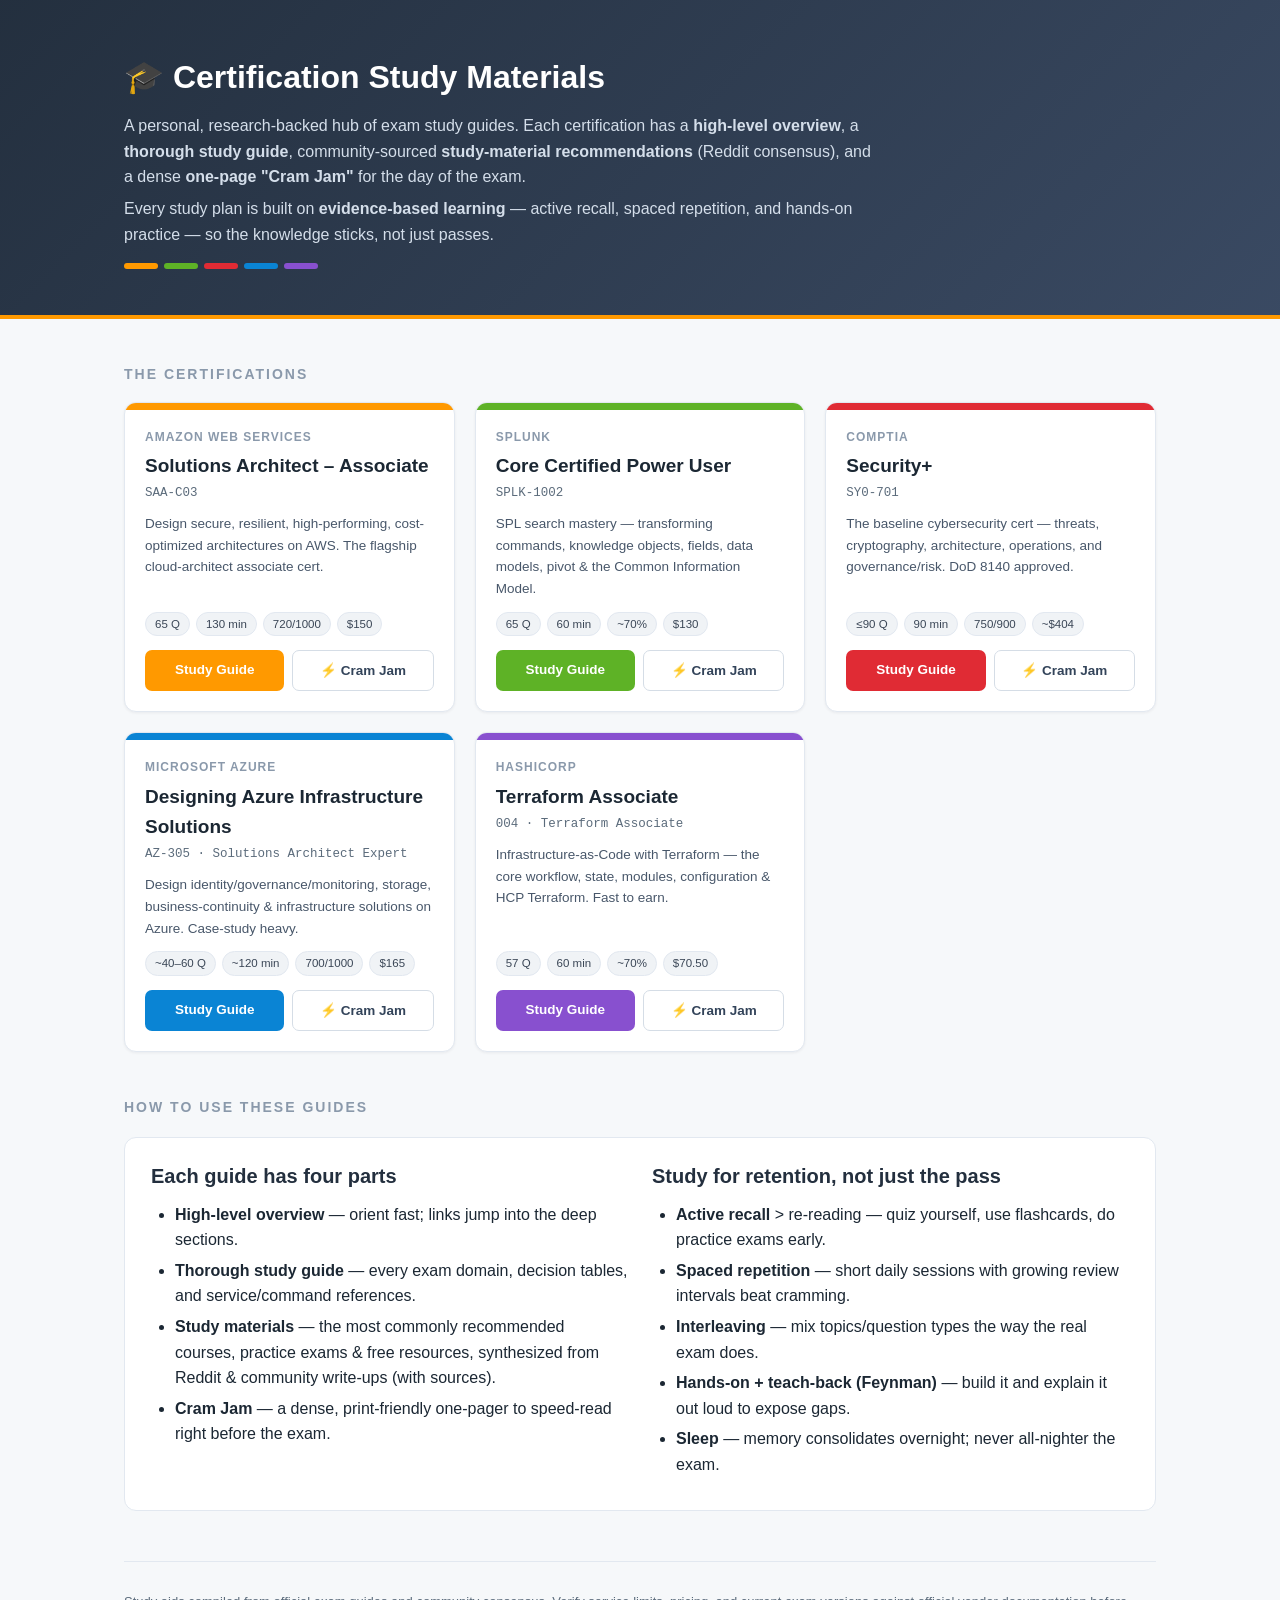
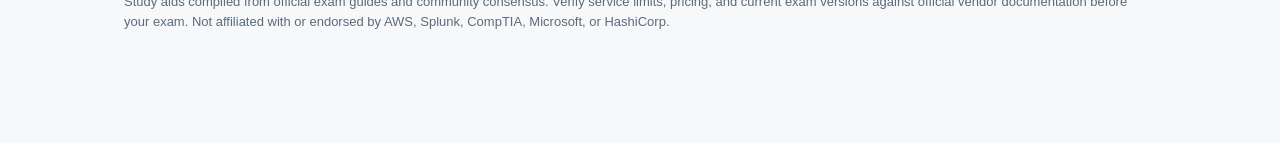
==== commit 9bccc101: "Update Terraform Associate guide to 004 (Terraform 1.12) Rebuild the Terraform guide + cram as a nat" ====
--- a/index.html
+++ b/index.html
@@ -129,7 +129,7 @@
         <div class="body">
           <div class="prov">HashiCorp</div>
           <h3>Terraform Associate</h3>
-          <div class="code">003 (→ 004 current)</div>
+          <div class="code">004 · Terraform Associate</div>
           <p class="desc">Infrastructure-as-Code with Terraform — the core workflow, state, modules, configuration &amp; HCP Terraform. Fast to earn.</p>
           <div class="facts"><span>57 Q</span><span>60 min</span><span>~70%</span><span>$70.50</span></div>
           <div class="links">
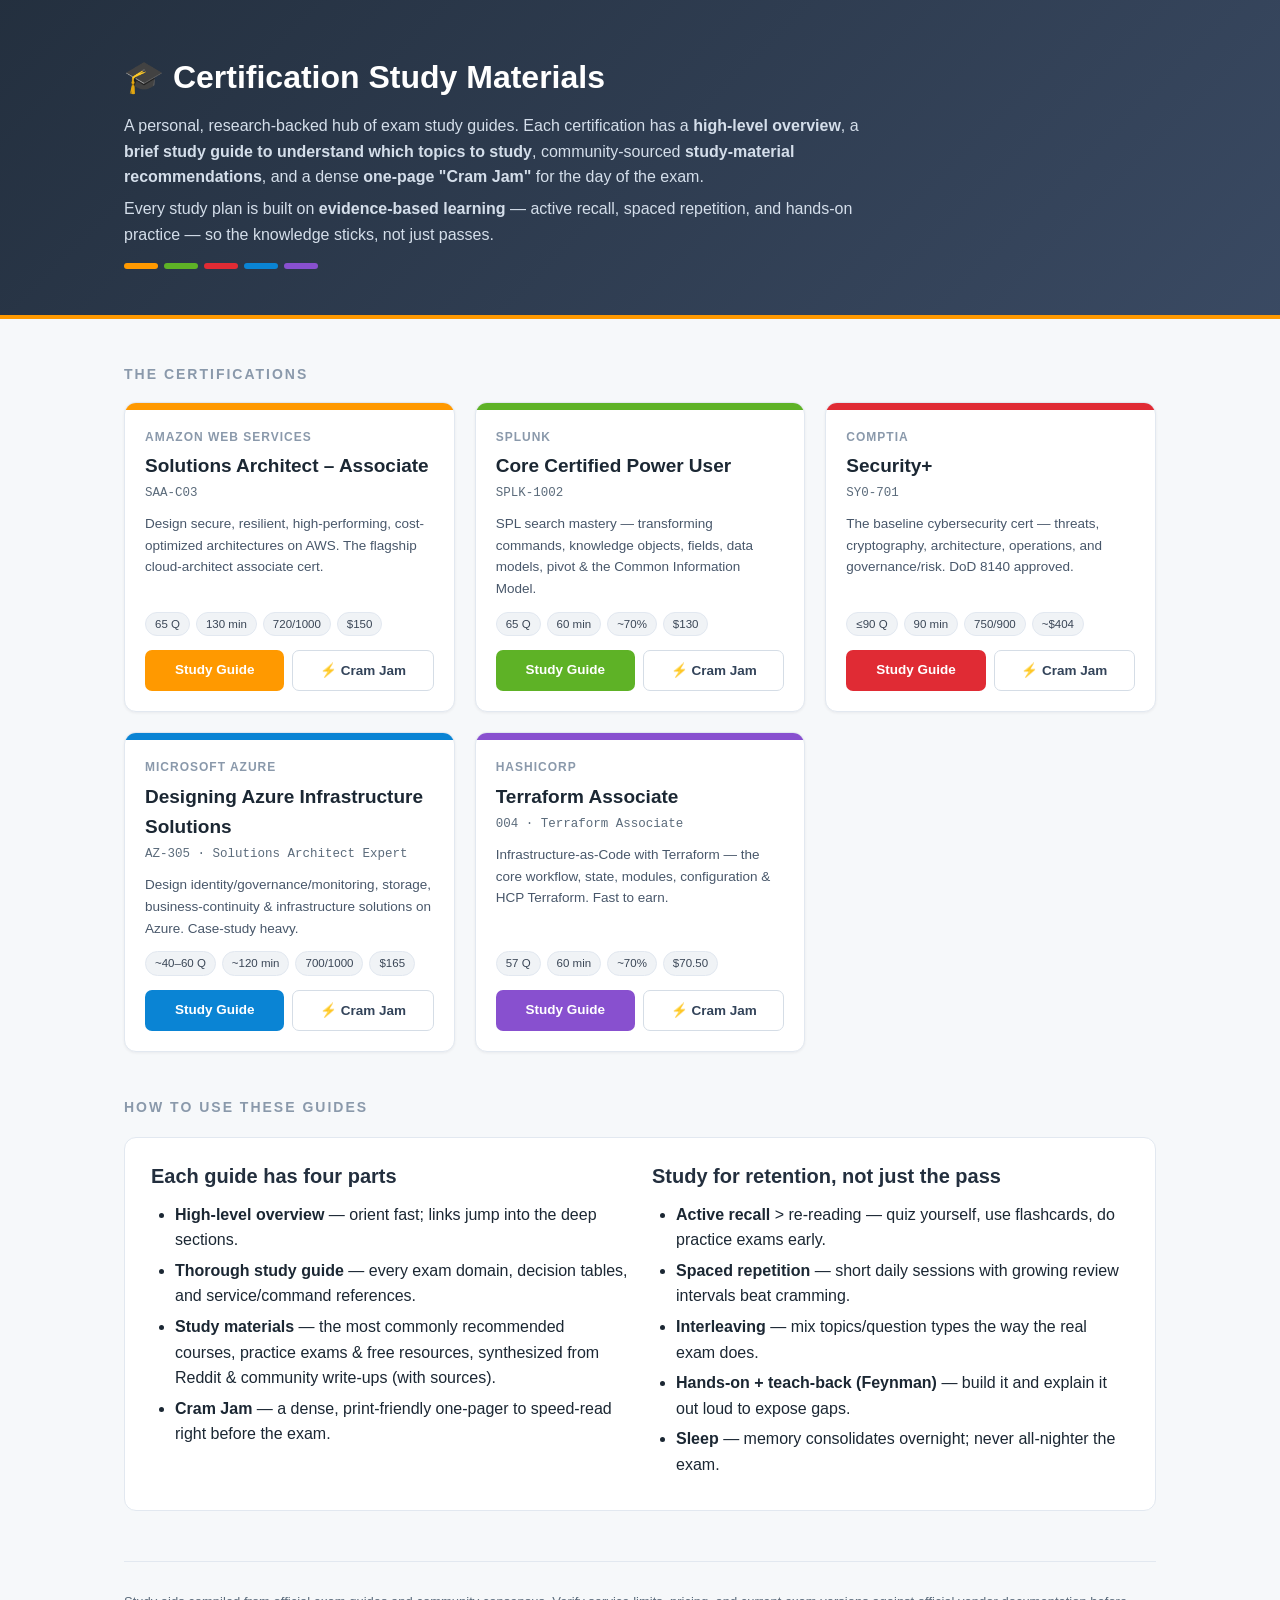
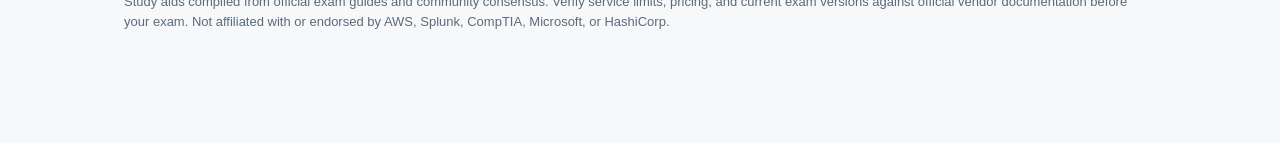
==== commit 24162ee4: "changed phrasing." ====
--- a/index.html
+++ b/index.html
@@ -43,7 +43,7 @@
   <div class="hubhero">
     <div class="hubwrap" style="padding-bottom:0;">
       <h1>🎓 Certification Study Materials</h1>
-      <p>A personal, research-backed hub of exam study guides. Each certification has a <b>high-level overview</b>, a <b>thorough study guide</b>, community-sourced <b>study-material recommendations</b> (Reddit consensus), and a dense <b>one-page "Cram Jam"</b> for the day of the exam.</p>
+      <p>A personal, research-backed hub of exam study guides. Each certification has a <b>high-level overview</b>, a <b>brief study guide to understand which topics to study</b>, community-sourced <b>study-material recommendations</b>, and a dense <b>one-page "Cram Jam"</b> for the day of the exam.</p>
       <p>Every study plan is built on <b>evidence-based learning</b> — active recall, spaced repetition, and hands-on practice — so the knowledge sticks, not just passes.</p>
       <div class="accents">
         <span class="dot" style="background:#FF9900"></span>
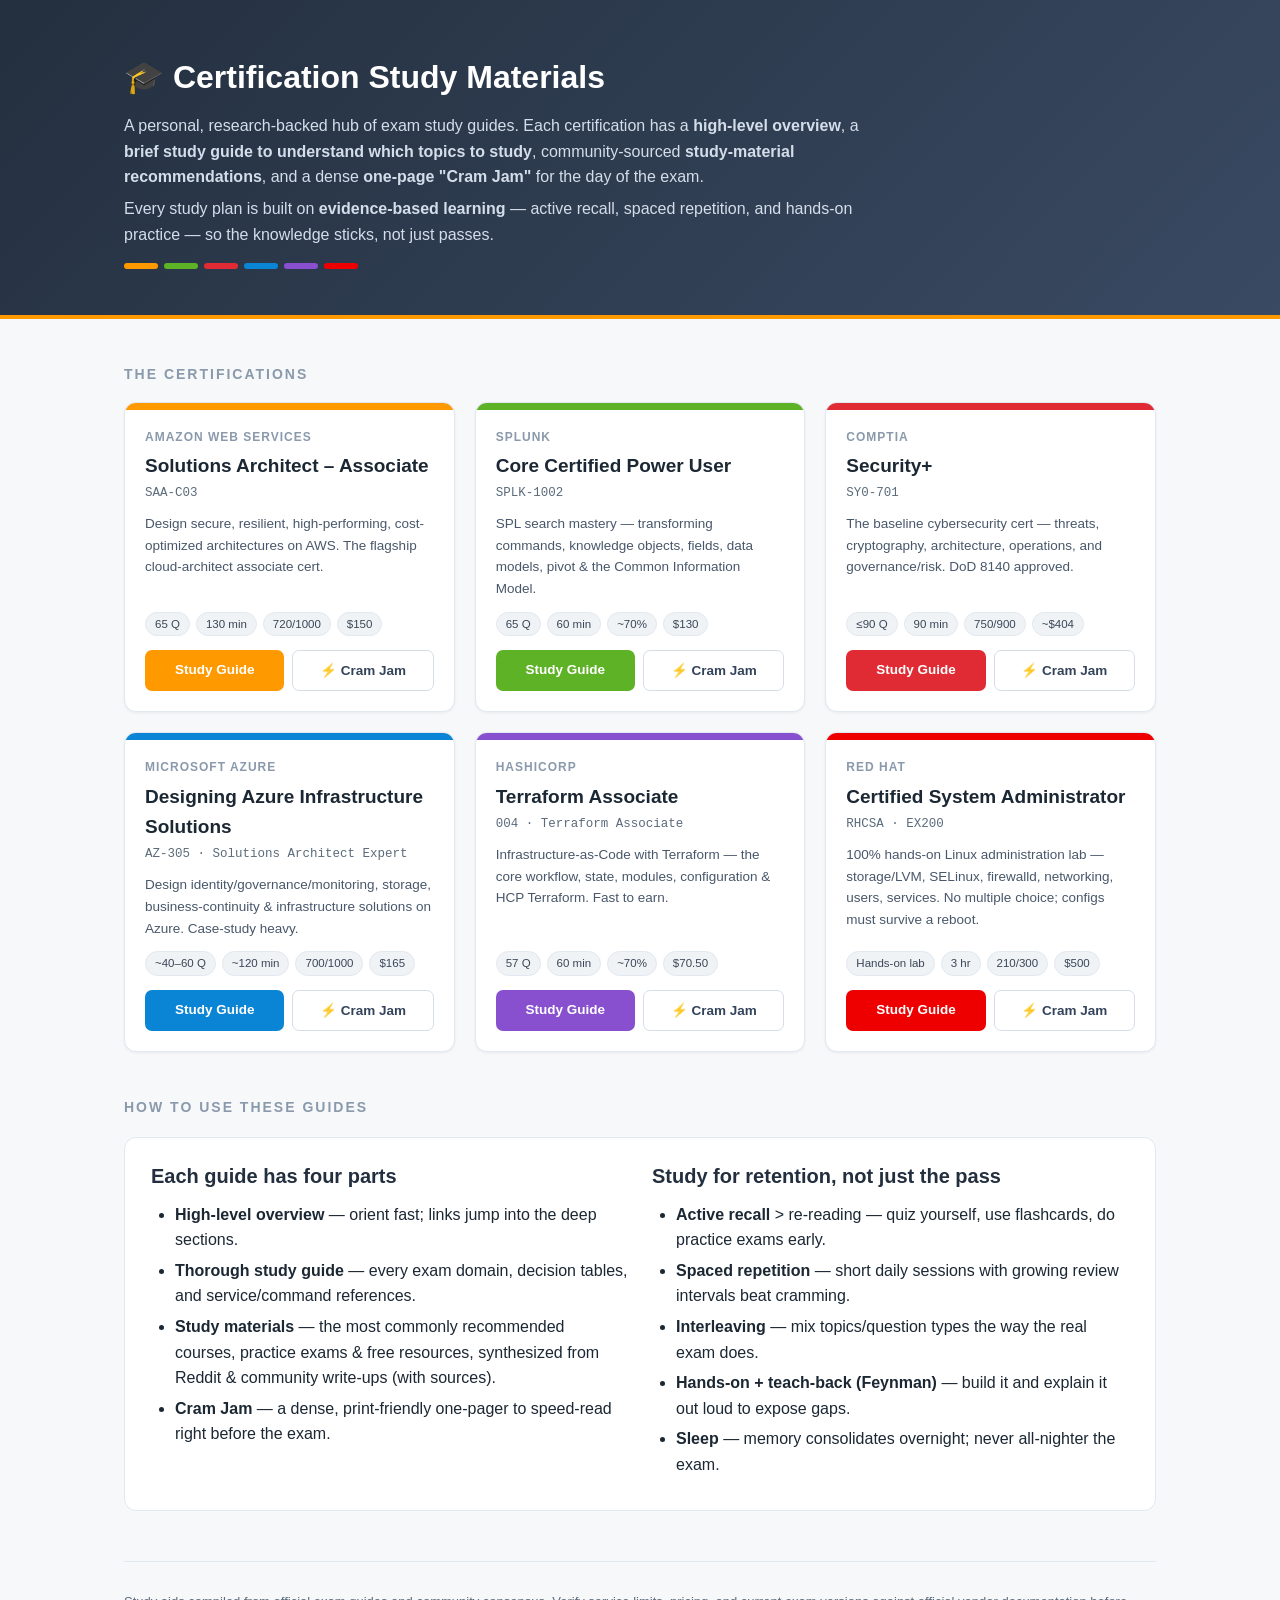
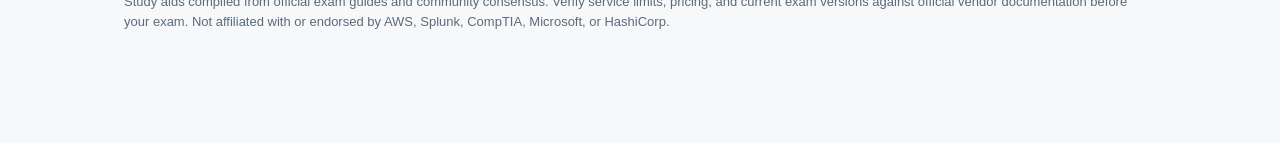
==== commit 4b4bc92d: "Add RHCSA (EX200) study guide + cram sheet Full guide matching the hub structure: overview, RHEL 9 v" ====
--- a/index.html
+++ b/index.html
@@ -51,6 +51,7 @@
         <span class="dot" style="background:#E02B34"></span>
         <span class="dot" style="background:#0A84D4"></span>
         <span class="dot" style="background:#8850CF"></span>
+        <span class="dot" style="background:#EE0000"></span>
       </div>
     </div>
   </div>
@@ -139,6 +140,22 @@
         </div>
       </div>
 
+      <!-- RHCSA -->
+      <div class="cert">
+        <div class="top" style="background:#EE0000"></div>
+        <div class="body">
+          <div class="prov">Red Hat</div>
+          <h3>Certified System Administrator</h3>
+          <div class="code">RHCSA · EX200</div>
+          <p class="desc">100% hands-on Linux administration lab — storage/LVM, SELinux, firewalld, networking, users, services. No multiple choice; configs must survive a reboot.</p>
+          <div class="facts"><span>Hands-on lab</span><span>3 hr</span><span>210/300</span><span>$500</span></div>
+          <div class="links">
+            <a class="guide" style="background:#EE0000" href="rhcsa/index.html">Study Guide</a>
+            <a class="cram" href="rhcsa/cram.html">⚡ Cram Jam</a>
+          </div>
+        </div>
+      </div>
+
     </div>
 
     <div class="section-h">How to Use These Guides</div>
--- a/assets/style.css
+++ b/assets/style.css
@@ -28,6 +28,7 @@
 body.theme-security { --accent:#E02B34; --accent-d:#b81f27; --nav:#182a3f; --nav-2:#2b4a6b; }
 body.theme-azure    { --accent:#0A84D4; --accent-d:#005a9e; --nav:#1f334f; --nav-2:#345183; }
 body.theme-terraform{ --accent:#8850CF; --accent-d:#6b3aa0; --nav:#241539; --nav-2:#442c66; }
+body.theme-redhat   { --accent:#EE0000; --accent-d:#b30000; --nav:#1c1414; --nav-2:#4a2020; }
 
 *{box-sizing:border-box;}
 html{scroll-behavior:smooth;}
